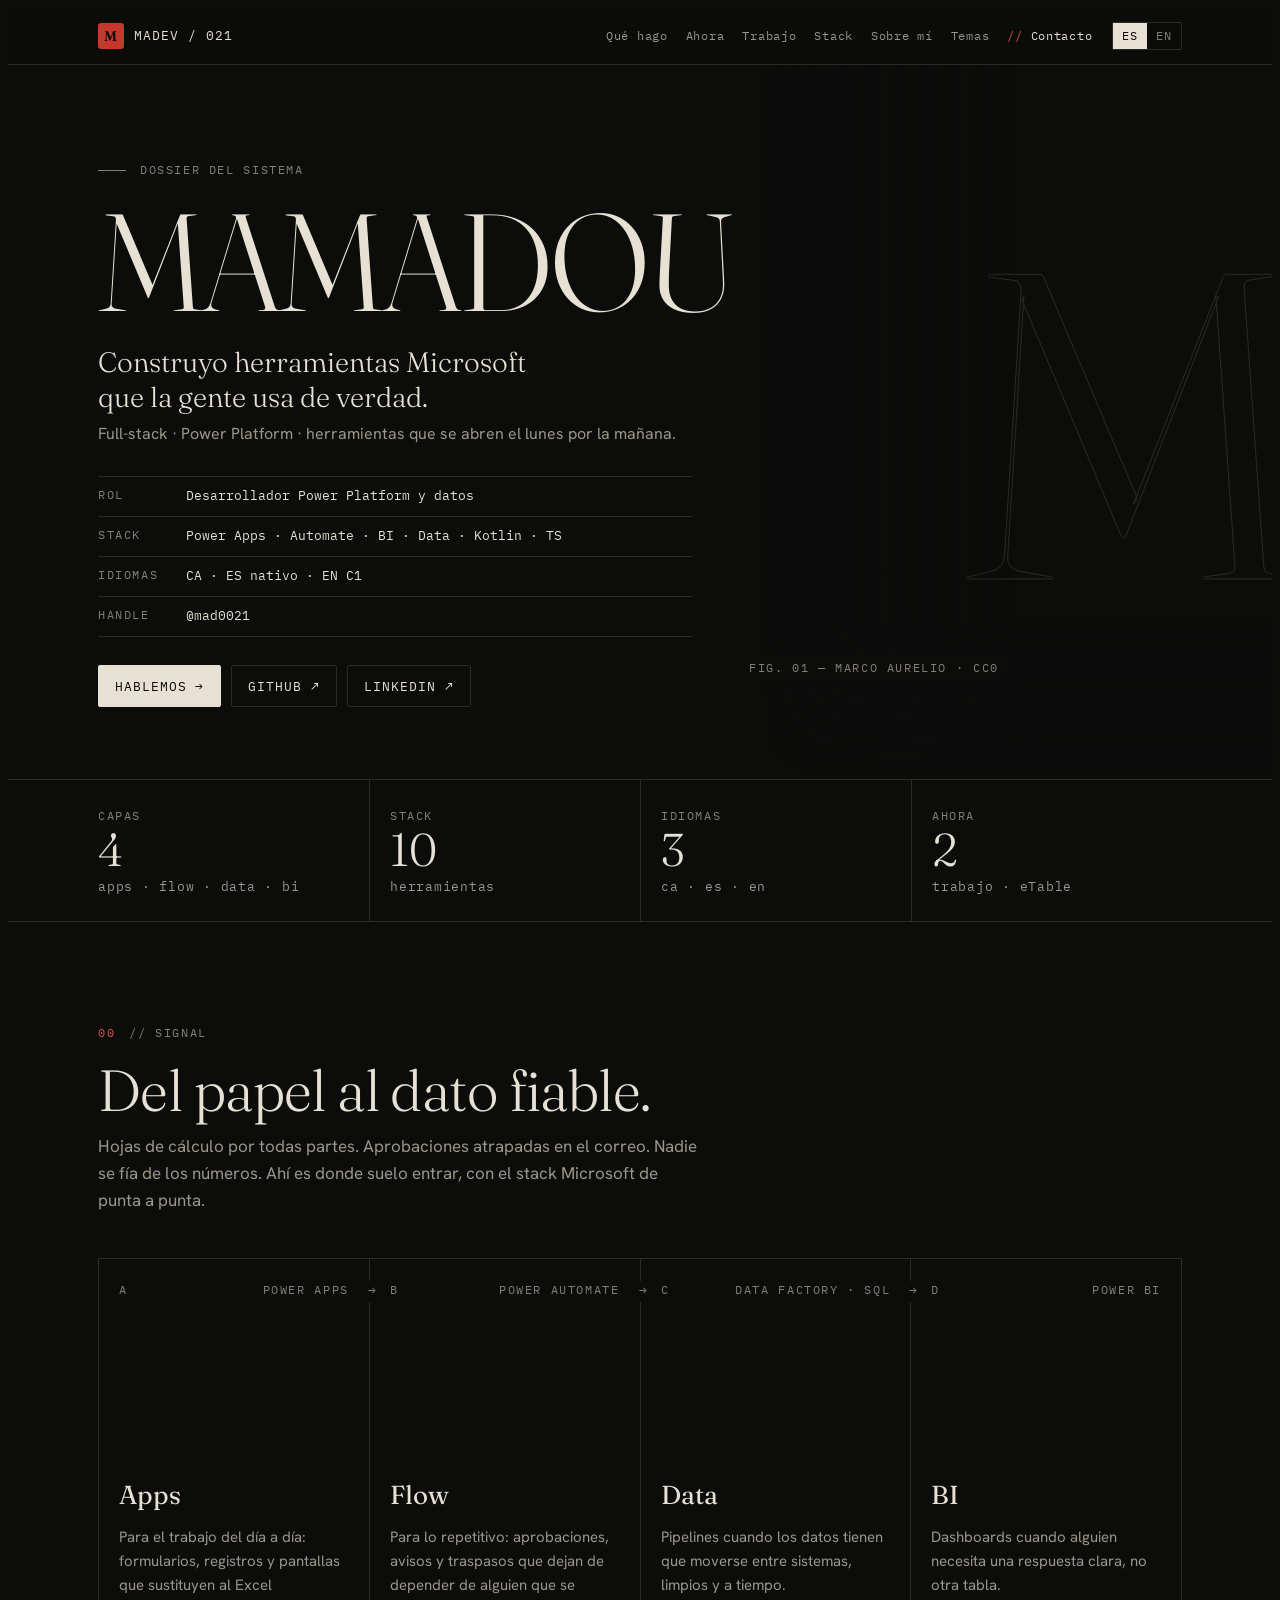
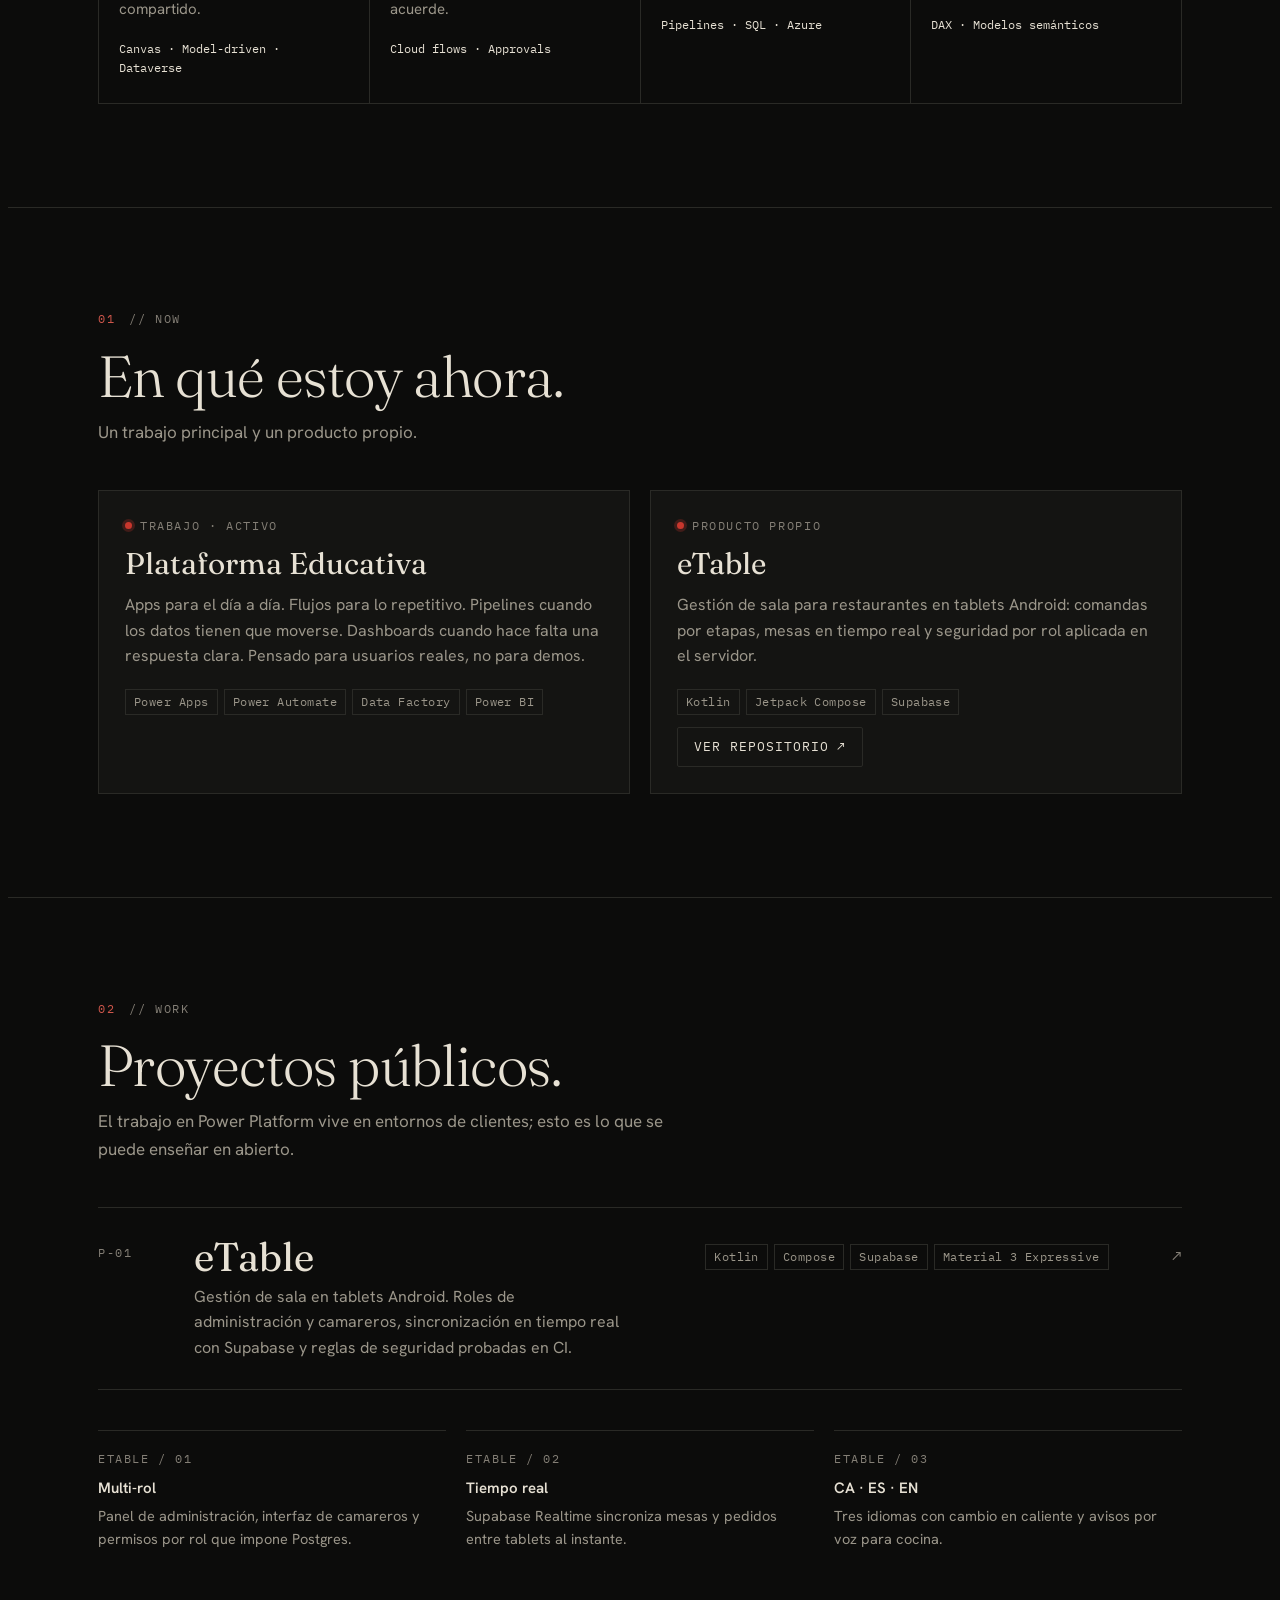
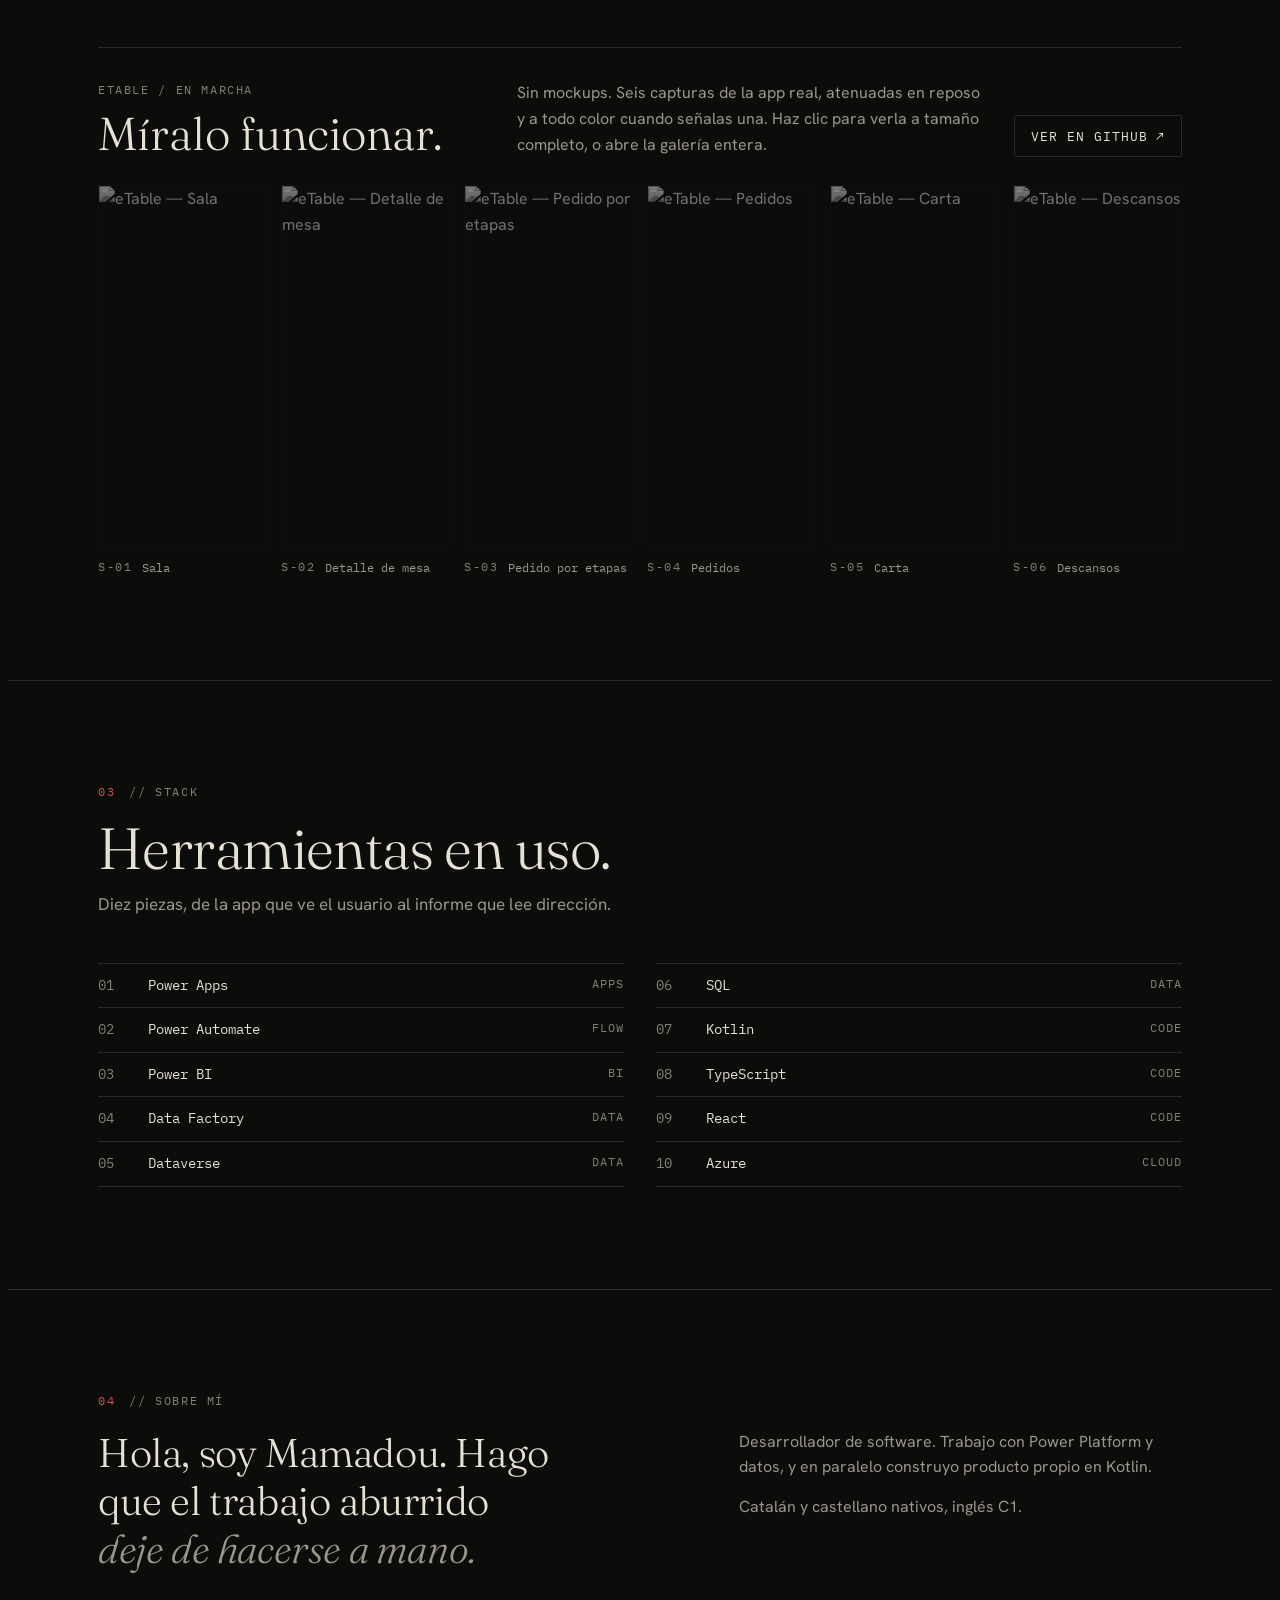
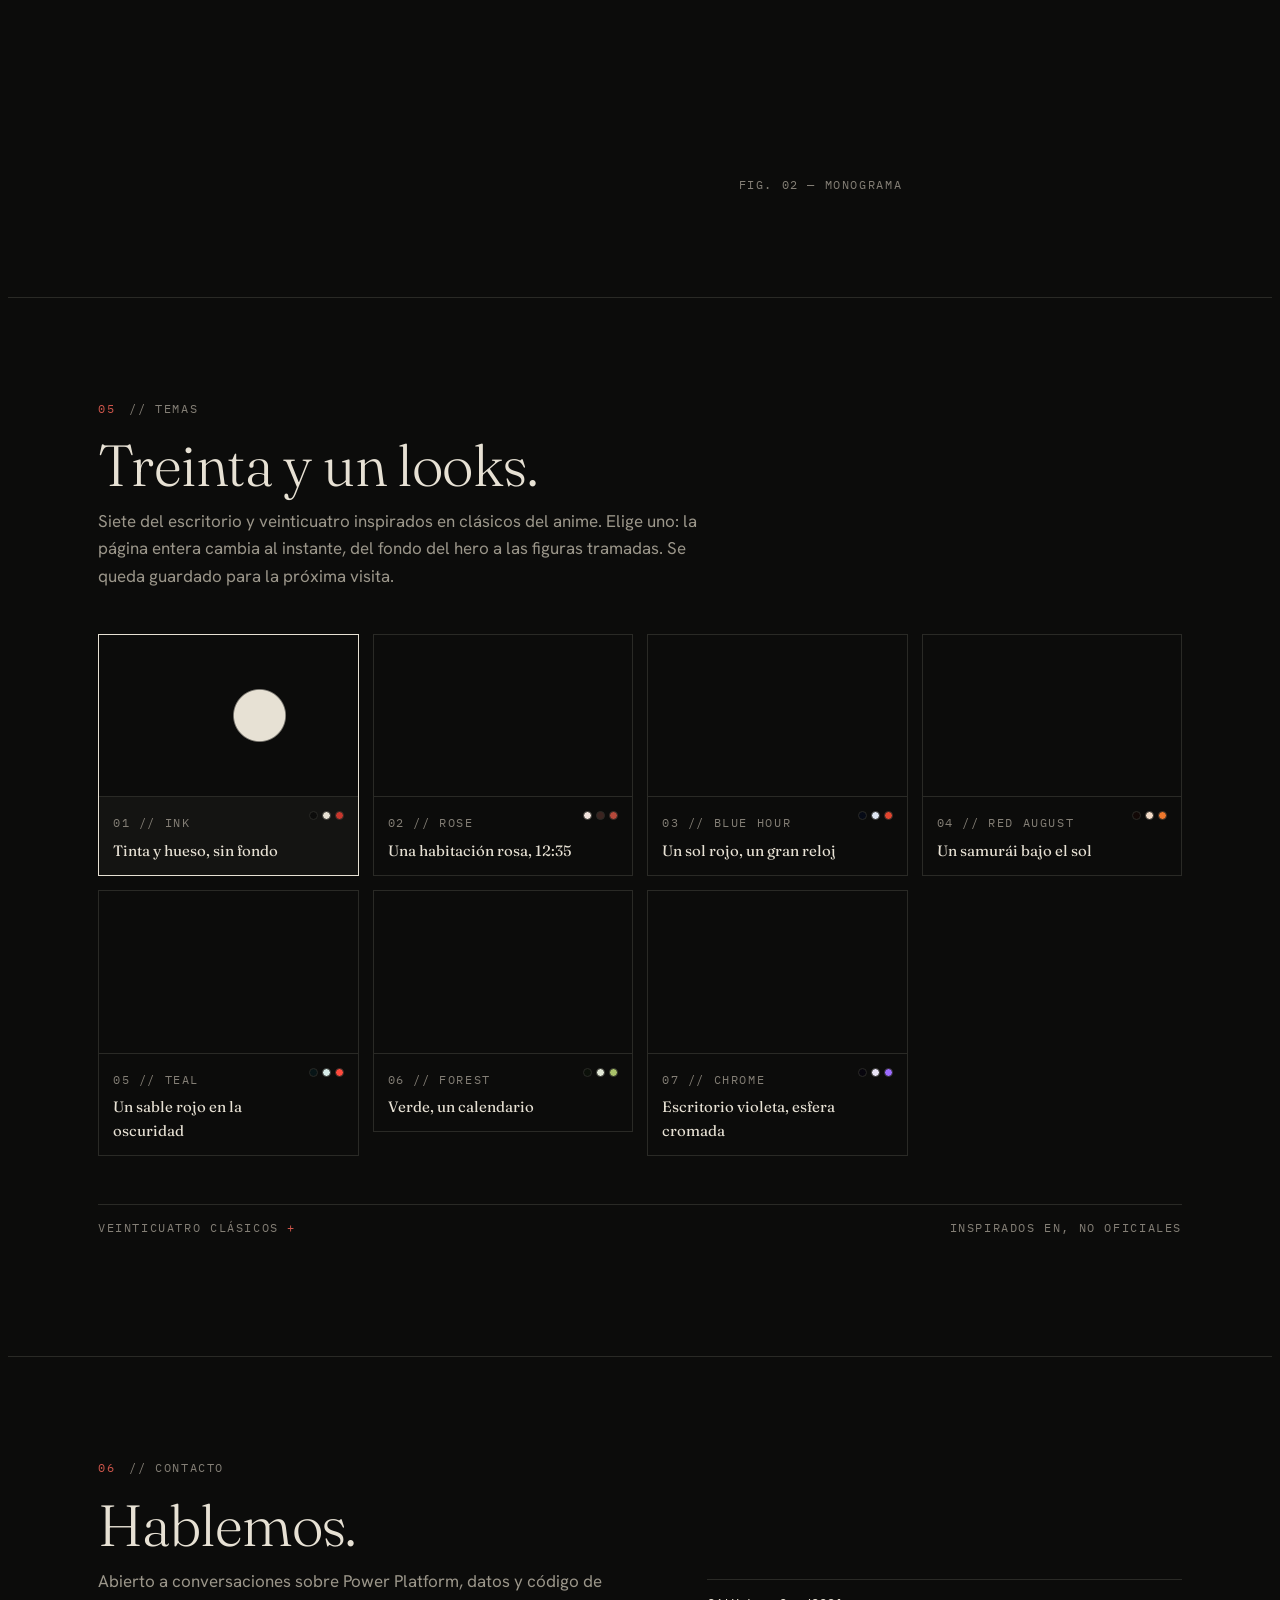
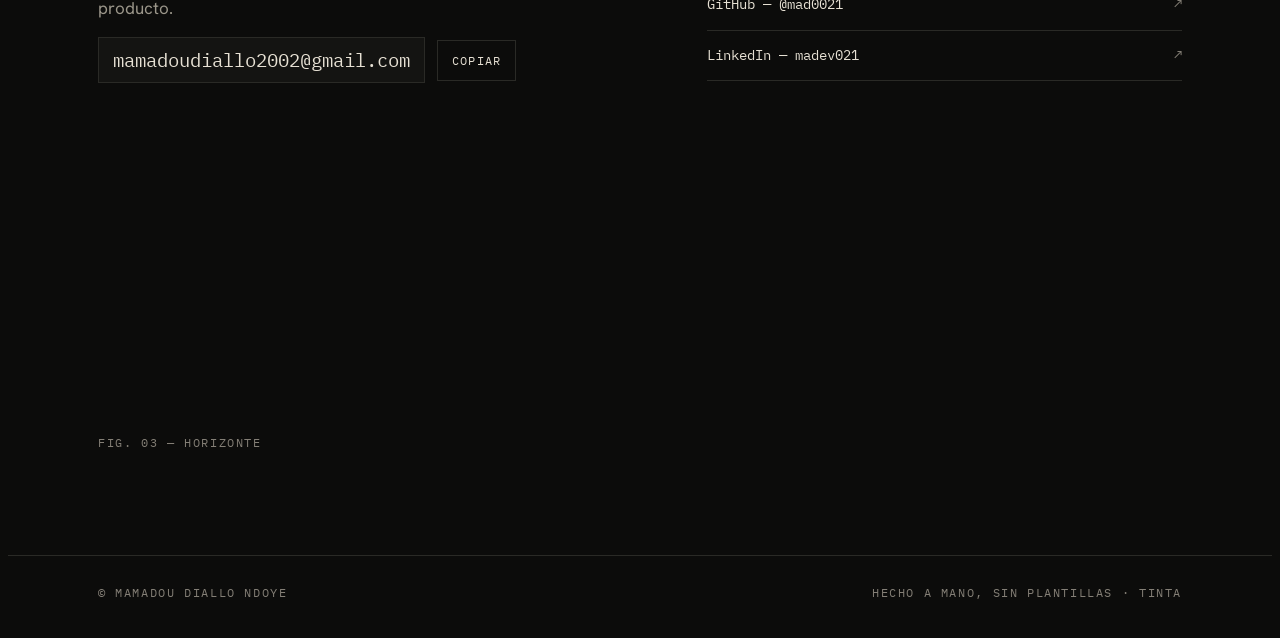
==== index.html @ be16d932 "feat(ui): design pass from five skill audits Audits: taste redesign, ui-ux-pro-max, break-ui, improv" ====
<!doctype html>
<html lang="es">
<head>
<meta charset="utf-8">
<meta name="viewport" content="width=device-width, initial-scale=1, viewport-fit=cover">
<title>Mamadou Diallo Ndoye</title>
<meta name="description" content="Mamadou Diallo Ndoye — desarrollador de software. Power Apps, Power Automate, datos y Power BI; producto propio en Kotlin.">
<meta property="og:title" content="Mamadou Diallo Ndoye — MADEV / 021">
<meta property="og:description" content="Construyo herramientas Microsoft que la gente usa de verdad.">
<meta property="og:type" content="website">
<meta property="og:url" content="https://mad0021.github.io/">
<meta property="og:image" content="https://mad0021.github.io/assets/og.jpg">
<meta name="twitter:card" content="summary_large_image">
<link rel="canonical" href="https://mad0021.github.io/">
<meta name="theme-color" content="#0c0c0b">
<link rel="icon" href="data:image/svg+xml,%3Csvg xmlns='http://www.w3.org/2000/svg' viewBox='0 0 32 32'%3E%3Crect width='32' height='32' rx='4' fill='%23c8372d'/%3E%3Ctext x='16' y='23' font-family='Georgia,serif' font-size='20' font-weight='600' text-anchor='middle' fill='%230c0c0b'%3EM%3C/text%3E%3C/svg%3E">
<link rel="preconnect" href="https://fonts.googleapis.com">
<link rel="preconnect" href="https://fonts.gstatic.com" crossorigin>
<link rel="stylesheet" href="https://fonts.googleapis.com/css2?family=Fraunces:opsz,wght@9..144,300;9..144,400;9..144,600&family=IBM+Plex+Mono:wght@400;500&family=Hanken+Grotesk:wght@400;500;600&family=Shippori+Mincho+B1:wght@400;600&family=Chakra+Petch:wght@300;400;600&display=swap">
<link rel="stylesheet" href="css/main.css?v=b1c835a1">
</head>
<body>
<a class="skip" href="#signal"><span lang="es">Saltar al contenido</span><span lang="en">Skip to content</span></a>

<script>document.documentElement.classList.add("js");try{var _t=new URLSearchParams(location.search).get("theme")||localStorage.getItem("mad-theme");if(_t&&_t!=="ink")document.documentElement.dataset.theme=_t;var _f={"red-august":1,forest:1,spirited:1,mononoke:1,yourname:1,aot:1,fma:1,kimetsu:1,deathnote:1,onepiece:1,naruto:1,berserk:1,vinland:1,frieren:1,codegeass:1},_g={teal:1,chrome:1,akira:1,gits:1,eva:1,bebop:1,steins:1,dbz:1,jjk:1,csm:1,hxh:1,mob:1,ttgl:1};if(_f[_t])document.documentElement.dataset.font="mincho";if(_g[_t])document.documentElement.dataset.font="tech"}catch(e){}</script>
<header class="nav">
  <div class="wrap">
    <a class="mark" href="#top"><span class="seal" aria-hidden="true">M</span>MADEV / 021</a>
    <nav aria-label="Secciones">
      <a href="#signal"><span lang="es">Qué hago</span><span lang="en">What I do</span></a>
      <a href="#now"><span lang="es">Ahora</span><span lang="en">Now</span></a>
      <a href="#work"><span lang="es">Trabajo</span><span lang="en">Work</span></a>
      <a href="#stack">Stack</a>
      <a href="#about"><span lang="es">Sobre mí</span><span lang="en">About</span></a>
      <a href="#themes"><span lang="es">Temas</span><span lang="en">Themes</span></a>
      <a href="#contact"><span lang="es">Contacto</span><span lang="en">Contact</span></a>
    </nav>
    <div class="lang" role="group" aria-label="Idioma / Language">
      <button type="button" id="lang-es" data-set="es" aria-pressed="true">ES</button>
      <button type="button" id="lang-en" data-set="en" aria-pressed="false">EN</button>
    </div>
  </div>
</header>

<main id="top">
  <section class="hero" aria-labelledby="name">
    <canvas id="wallfx" data-fig="wall" width="640" height="360" role="img" aria-label="Figura del tema"></canvas>
    <div class="watermark" aria-hidden="true">M</div>
    <div class="wrap">
      <div>
        <div class="eyebrow" data-in style="--i:0"><span class="dash"></span><span class="label"><span lang="es">Dossier del sistema</span><span lang="en">System dossier</span></span></div>
        <h1 id="name" data-in style="--i:1">MAMADOU</h1>
        <p class="tagline" data-in style="--i:2"><span lang="es">Construyo herramientas Microsoft que la gente usa de verdad.</span><span lang="en">I build Microsoft tools people actually use.</span></p>
        <p class="sub" data-in style="--i:3"><span lang="es">Full-stack · Power Platform · herramientas que se abren el lunes por la mañana.</span><span lang="en">Full-stack · Power Platform · tools people open on Monday morning.</span></p>
        <dl class="spec" data-in style="--i:4">
          <dt class="label"><span lang="es">Rol</span><span lang="en">Role</span></dt><dd><span lang="es">Desarrollador Power Platform y datos</span><span lang="en">Power Platform &amp; data developer</span></dd>
          <dt class="label">Stack</dt><dd>Power&nbsp;Apps&nbsp;· Automate&nbsp;· BI&nbsp;· Data&nbsp;· Kotlin&nbsp;· TS</dd>
          <dt class="label"><span lang="es">Idiomas</span><span lang="en">Languages</span></dt><dd>CA&nbsp;· ES&nbsp;<span lang="es">nativo</span><span lang="en">native</span>&nbsp;· EN&nbsp;C1</dd>
          <dt class="label">Handle</dt><dd>@mad0021</dd>
        </dl>
        <div class="ctas" data-in style="--i:5">
          <a class="btn primary" href="#contact"><span lang="es">Hablemos</span><span lang="en">Let's talk</span> →</a>
          <a class="btn" href="https://github.com/mad0021" target="_blank" rel="noopener">GitHub ↗</a>
          <a class="btn" href="https://www.linkedin.com/in/madev021/" target="_blank" rel="noopener">LinkedIn ↗</a>
        </div>
      </div>
      <figure class="art" style="margin:0">
        <figcaption><span class="label" id="kit-cap">fig. 01</span></figcaption>
      </figure>
    </div>
  </section>

  <div class="vitals">
    <div class="wrap" data-reveal>
      <div class="vital"><span class="label"><span lang="es">Capas</span><span lang="en">Layers</span></span><b>4</b><span class="mono" style="color:var(--ash)">apps · flow · data · bi</span></div>
      <div class="vital"><span class="label">Stack</span><b>10</b><span class="mono" style="color:var(--ash)"><span lang="es">herramientas</span><span lang="en">tools</span></span></div>
      <div class="vital"><span class="label"><span lang="es">Idiomas</span><span lang="en">Languages</span></span><b>3</b><span class="mono" style="color:var(--ash)">ca · es · en</span></div>
      <div class="vital"><span class="label"><span lang="es">Ahora</span><span lang="en">Now</span></span><b>2</b><span class="mono" style="color:var(--ash)"><span lang="es">trabajo · eTable</span><span lang="en">job · eTable</span></span></div>
    </div>
  </div>

  <section class="s" id="signal" aria-labelledby="h-signal">
    <div class="wrap" data-reveal>
      <div class="idx label"><span class="n">00</span><span>// SIGNAL</span><span class="mk" aria-hidden="true"></span></div>
      <h2 id="h-signal"><span lang="es">Del papel al dato fiable.</span><span lang="en">From paperwork to numbers people trust.</span></h2>
      <p class="lede"><span lang="es">Hojas de cálculo por todas partes. Aprobaciones atrapadas en el correo. Nadie se fía de los números. Ahí es donde suelo entrar, con el stack Microsoft de punta a punta.</span><span lang="en">Spreadsheets everywhere. Approvals stuck in email. Nobody trusts the numbers. That's usually where I come in, with the Microsoft stack end to end.</span></p>
      <div class="flow">
        <article><span class="bar" aria-hidden="true"></span>
          <div class="label"><span>A</span><span>Power Apps</span></div>
          <canvas class="glyph" data-fig="apps" width="160" height="96" role="img" aria-label="Tablet de formularios" data-es="Tablet de formularios" data-en="Form tablet"></canvas>
          <h3>Apps</h3>
          <p><span lang="es">Para el trabajo del día a día: formularios, registros y pantallas que sustituyen al Excel compartido.</span><span lang="en">For day-to-day work: forms, records and screens that replace the shared spreadsheet.</span></p>
          <div class="tool">Canvas · Model-driven · Dataverse</div>
        </article>
        <article><span class="bar" aria-hidden="true"></span>
          <div class="label"><span>B</span><span>Power Automate</span></div>
          <canvas class="glyph" data-fig="flow" width="160" height="96" role="img" aria-label="Paquetes en tránsito" data-es="Paquetes en tránsito" data-en="Packets in transit"></canvas>
          <h3>Flow</h3>
          <p><span lang="es">Para lo repetitivo: aprobaciones, avisos y traspasos que dejan de depender de alguien que se acuerde.</span><span lang="en">For the repetitive stuff: approvals, alerts and hand-offs that stop depending on someone remembering.</span></p>
          <div class="tool">Cloud flows · Approvals</div>
        </article>
        <article><span class="bar" aria-hidden="true"></span>
          <div class="label"><span>C</span><span>Data Factory · SQL</span></div>
          <canvas class="glyph" data-fig="data" width="160" height="96" role="img" aria-label="Depósito de datos" data-es="Depósito de datos" data-en="Data tank"></canvas>
          <h3>Data</h3>
          <p><span lang="es">Pipelines cuando los datos tienen que moverse entre sistemas, limpios y a tiempo.</span><span lang="en">Pipelines when data has to move between systems, clean and on time.</span></p>
          <div class="tool">Pipelines · SQL · Azure</div>
        </article>
        <article><span class="bar" aria-hidden="true"></span>
          <div class="label"><span>D</span><span>Power BI</span></div>
          <canvas class="glyph" data-fig="bi" width="160" height="96" role="img" aria-label="Barras de un informe" data-es="Barras de un informe" data-en="Report bars"></canvas>
          <h3>BI</h3>
          <p><span lang="es">Dashboards cuando alguien necesita una respuesta clara, no otra tabla.</span><span lang="en">Dashboards when someone needs a clear answer, not another table.</span></p>
          <div class="tool">DAX · Modelos semánticos</div>
        </article>
      </div>
    </div>
  </section>

  <section class="s" id="now" aria-labelledby="h-now">
    <div class="wrap" data-reveal>
      <div class="idx label"><span class="n">01</span><span>// NOW</span><span class="mk" aria-hidden="true"></span></div>
      <h2 id="h-now"><span lang="es">En qué estoy ahora.</span><span lang="en">What I'm on right now.</span></h2>
      <p class="lede"><span lang="es">Un trabajo principal y un producto propio.</span><span lang="en">One day job and one product of my own.</span></p>
      <div class="now">
        <article class="panel">
          <span class="label status"><i></i><span lang="es">Trabajo · activo</span><span lang="en">Day job · active</span></span>
          <h3>Plataforma Educativa</h3>
          <p><span lang="es">Apps para el día a día. Flujos para lo repetitivo. Pipelines cuando los datos tienen que moverse. Dashboards cuando hace falta una respuesta clara. Pensado para usuarios reales, no para demos.</span><span lang="en">Apps for daily tasks. Flows for the repetitive stuff. Pipelines when data has to move. Dashboards when someone needs a clear answer. Built for real users, not demos.</span></p>
          <div class="tags"><span class="tag">Power Apps</span><span class="tag">Power Automate</span><span class="tag">Data Factory</span><span class="tag">Power BI</span></div>
        </article>
        <article class="panel">
          <span class="label status"><i></i><span lang="es">Producto propio</span><span lang="en">Side product</span></span>
          <h3>eTable</h3>
          <p><span lang="es">Gestión de sala para restaurantes en tablets Android: comandas por etapas, mesas en tiempo real y seguridad por rol aplicada en el servidor.</span><span lang="en">Restaurant floor management for Android tablets: orders by course, live tables and role-based security enforced on the server.</span></p>
          <div class="tags"><span class="tag">Kotlin</span><span class="tag">Jetpack Compose</span><span class="tag">Supabase</span></div>
          <a class="btn more" href="https://github.com/mad0021/etable-supabase" target="_blank" rel="noopener" style="align-self:flex-start"><span lang="es">Ver repositorio</span><span lang="en">View repo</span> ↗</a>
        </article>
      </div>
    </div>
  </section>

  <section class="s" id="work" aria-labelledby="h-work">
    <div class="wrap" data-reveal>
      <div class="idx label"><span class="n">02</span><span>// WORK</span><span class="mk" aria-hidden="true"></span></div>
      <h2 id="h-work"><span lang="es">Proyectos públicos.</span><span lang="en">Public projects.</span></h2>
      <p class="lede"><span lang="es">El trabajo en Power Platform vive en entornos de clientes; esto es lo que se puede enseñar en abierto.</span><span lang="en">Power Platform work lives in client environments; this is what can be shown in the open.</span></p>
      <div class="work">
        <a class="proj" href="https://github.com/mad0021/etable-supabase" target="_blank" rel="noopener">
          <span class="label">P-01</span>
          <div><h3>eTable</h3><p><span lang="es">Gestión de sala en tablets Android. Roles de administración y camareros, sincronización en tiempo real con Supabase y reglas de seguridad probadas en CI.</span><span lang="en">Floor management on Android tablets. Admin and waiter roles, real-time sync on Supabase and security rules tested in CI.</span></p></div>
          <div class="tags"><span class="tag">Kotlin</span><span class="tag">Compose</span><span class="tag">Supabase</span><span class="tag">Material 3 Expressive</span></div>
          <span class="arrow">↗</span>
        </a>
      </div>
      <div class="manifest" aria-label="eTable">
        <div><span class="label">eTable / 01</span><h4><span lang="es">Multi-rol</span><span lang="en">Multi-role</span></h4><p><span lang="es">Panel de administración, interfaz de camareros y permisos por rol que impone Postgres.</span><span lang="en">Admin dashboard, waiter interface and per-role permissions enforced by Postgres.</span></p></div>
        <div><span class="label">eTable / 02</span><h4><span lang="es">Tiempo real</span><span lang="en">Real-time</span></h4><p><span lang="es">Supabase Realtime sincroniza mesas y pedidos entre tablets al instante.</span><span lang="en">Supabase Realtime syncs tables and orders across tablets instantly.</span></p></div>
        <div><span class="label">eTable / 03</span><h4><span lang="es">CA · ES · EN</span><span lang="en">CA · ES · EN</span></h4><p><span lang="es">Tres idiomas con cambio en caliente y avisos por voz para cocina.</span><span lang="en">Three languages switched live, plus spoken alerts for the kitchen.</span></p></div>
      </div>
      <div class="shots" aria-labelledby="h-shots">
        <div class="shots-head">
          <div>
            <span class="label">eTable / <span lang="es">en marcha</span><span lang="en">running</span></span>
            <h3 id="h-shots"><span lang="es">Míralo funcionar.</span><span lang="en">See it running.</span></h3>
          </div>
          <p><span lang="es">Sin mockups. Seis capturas de la app real, atenuadas en reposo y a todo color cuando señalas una. Haz clic para verla a tamaño completo, o abre la galería entera.</span><span lang="en">No mockups. Six shots from the real app, dimmed at rest and full colour when you point at one. Click for full size, or open the whole gallery.</span></p>
          <a class="btn" href="https://github.com/mad0021/etable-supabase#screenshots" target="_blank" rel="noopener"><span lang="es">Ver en GitHub</span><span lang="en">View on GitHub</span> ↗</a>
        </div>
        <ul class="shot-grid">
          <li><button type="button" class="shot" data-i="0"><img src="assets/etable/sala.webp" alt="eTable — Sala" loading="lazy" width="400" height="859"><span class="cap"><span class="label">S-01</span><span><span lang="es">Sala</span><span lang="en">Floor</span></span></span><span class="desc" hidden><span lang="es">Mesas libres, ocupadas y reservadas, sincronizadas en tiempo real.</span><span lang="en">Free, taken and reserved tables, synced in real time.</span></span></button></li>
          <li><button type="button" class="shot" data-i="1"><img src="assets/etable/mesa.webp" alt="eTable — Detalle de mesa" loading="lazy" width="400" height="859"><span class="cap"><span class="label">S-02</span><span><span lang="es">Detalle de mesa</span><span lang="en">Table details</span></span></span><span class="desc" hidden><span lang="es">Comensales y comanda de cada mesa.</span><span lang="en">Guests and the order for each table.</span></span></button></li>
          <li><button type="button" class="shot" data-i="2"><img src="assets/etable/pedido.webp" alt="eTable — Pedido por etapas" loading="lazy" width="400" height="859"><span class="cap"><span class="label">S-03</span><span><span lang="es">Pedido por etapas</span><span lang="en">Staged order</span></span></span><span class="desc" hidden><span lang="es">Entrantes, principales y postres, en el orden de cocina.</span><span lang="en">Starters, mains and desserts, in kitchen order.</span></span></button></li>
          <li><button type="button" class="shot" data-i="3"><img src="assets/etable/pedidos-admin.webp" alt="eTable — Pedidos" loading="lazy" width="400" height="859"><span class="cap"><span class="label">S-04</span><span><span lang="es">Pedidos</span><span lang="en">Orders</span></span></span><span class="desc" hidden><span lang="es">Pendientes, en preparación, listos e historial.</span><span lang="en">Pending, in progress, ready and history.</span></span></button></li>
          <li><button type="button" class="shot" data-i="4"><img src="assets/etable/carta.webp" alt="eTable — Carta" loading="lazy" width="400" height="859"><span class="cap"><span class="label">S-05</span><span><span lang="es">Carta</span><span lang="en">Menu</span></span></span><span class="desc" hidden><span lang="es">Platos con foto, por categoría.</span><span lang="en">Dishes with photos, by category.</span></span></button></li>
          <li><button type="button" class="shot" data-i="5"><img src="assets/etable/descansos.webp" alt="eTable — Descansos" loading="lazy" width="400" height="859"><span class="cap"><span class="label">S-06</span><span><span lang="es">Descansos</span><span lang="en">Break requests</span></span></span><span class="desc" hidden><span lang="es">El personal pide descanso y el admin lo resuelve.</span><span lang="en">Staff request a break and the admin resolves it.</span></span></button></li>
        </ul>
      </div>
      <dialog id="viewer" aria-label="eTable">
        <figure><img src="assets/etable/sala.webp" alt="" width="400" height="632"><figcaption><span class="label" id="v-n"></span><span id="v-t"></span><span id="v-d"></span></figcaption></figure>
        <div class="v-ctl">
          <button type="button" data-step="-1" aria-label="Anterior / Previous">←</button>
          <button type="button" data-step="1" aria-label="Siguiente / Next">→</button>
          <button type="button" data-close aria-label="Cerrar / Close">✕</button>
        </div>
      </dialog>
    </div>
  </section>

  <section class="s" id="stack" aria-labelledby="h-stack">
    <div class="wrap" data-reveal>
      <div class="idx label"><span class="n">03</span><span>// STACK</span><span class="mk" aria-hidden="true"></span></div>
      <h2 id="h-stack"><span lang="es">Herramientas en uso.</span><span lang="en">Tools in use.</span></h2>
      <p class="lede"><span lang="es">Diez piezas, de la app que ve el usuario al informe que lee dirección.</span><span lang="en">Ten pieces, from the app users touch to the report management reads.</span></p>
      <div class="stackgrid">
        <ol>
          <li><span>01</span><span>Power Apps</span><span>apps</span></li>
          <li><span>02</span><span>Power Automate</span><span>flow</span></li>
          <li><span>03</span><span>Power BI</span><span>bi</span></li>
          <li><span>04</span><span>Data Factory</span><span>data</span></li>
          <li><span>05</span><span>Dataverse</span><span>data</span></li>
        </ol>
        <ol start="6">
          <li><span>06</span><span>SQL</span><span>data</span></li>
          <li><span>07</span><span>Kotlin</span><span>code</span></li>
          <li><span>08</span><span>TypeScript</span><span>code</span></li>
          <li><span>09</span><span>React</span><span>code</span></li>
          <li><span>10</span><span>Azure</span><span>cloud</span></li>
        </ol>
      </div>
    </div>
  </section>

  <section class="s" id="about" aria-labelledby="h-about">
    <div class="wrap" data-reveal>
      <div class="idx label"><span class="n">04</span><span>// <span lang="es">SOBRE MÍ</span><span lang="en">ABOUT</span></span><span class="mk" aria-hidden="true"></span></div>
      <div class="about">
        <h2 class="pull" id="h-about"><span lang="es">Hola, soy Mamadou. Hago que el trabajo aburrido <em>deje de hacerse a mano.</em></span><span lang="en">Hi, I'm Mamadou. I make boring work <em>stop being done by hand.</em></span></h2>
        <div class="body">
          <p><span lang="es">Desarrollador de software. Trabajo con Power Platform y datos, y en paralelo construyo producto propio en Kotlin.</span><span lang="en">Software developer. I work with Power Platform and data, and build my own product in Kotlin on the side.</span></p>
          <p><span lang="es">Catalán y castellano nativos, inglés C1.</span><span lang="en">Native Catalan and Spanish, English C1.</span></p>
          <figure class="fig"><canvas data-fig="mono" width="220" height="150" role="img" aria-label="Monograma M tramado" data-es="Monograma M tramado" data-en="Dithered monogram"></canvas><figcaption class="label"><span>fig. 02 — <span lang="es">monograma</span><span lang="en">monogram</span></span></figcaption></figure>
        </div>
      </div>
    </div>
  </section>

  <section class="s" id="themes" aria-labelledby="h-themes">
    <div class="wrap" data-reveal>
      <div class="idx label"><span class="n">05</span><span>// <span lang="es">TEMAS</span><span lang="en">THEMES</span></span><span class="mk" aria-hidden="true"></span></div>
      <h2 id="h-themes"><span lang="es">Treinta y un looks.</span><span lang="en">Thirty-one looks.</span></h2>
      <p class="lede"><span lang="es">Siete del escritorio y veinticuatro inspirados en clásicos del anime. Elige uno: la página entera cambia al instante, del fondo del hero a las figuras tramadas. Se queda guardado para la próxima visita.</span><span lang="en">Seven desktops and twenty-four inspired by anime classics. Pick one: the whole page swaps instantly, from the hero backdrop to the dithered figures. It's remembered for next time.</span></p>
      <ul class="themes">
          <li><button type="button" class="theme" data-theme="ink" aria-pressed="false"><span class="sw" style="background:radial-gradient(circle at 62% 50%,#e7e1d4 0 14%,#0c0c0b 15%)" aria-hidden="true"></span><span class="meta"><span><span class="label">01 // INK</span><b><span lang="es">Tinta y hueso, sin fondo</span><span lang="en">Ink and bone, no wallpaper</span></b></span><span class="dots" aria-hidden="true"><i style="background:#0c0c0b"></i><i style="background:#e7e1d4"></i><i style="background:#c8372d"></i></span></span></button></li>
          <li><button type="button" class="theme" data-theme="rose" aria-pressed="false"><span class="sw" style="background-image:var(--w-rose)" aria-hidden="true"></span><span class="meta"><span><span class="label">02 // ROSE</span><b><span lang="es">Una habitación rosa, 12:35</span><span lang="en">A pink room, 12:35</span></b></span><span class="dots" aria-hidden="true"><i style="background:#f2e4dd"></i><i style="background:#3b2420"></i><i style="background:#b5483a"></i></span></span></button></li>
          <li><button type="button" class="theme" data-theme="blue-hour" aria-pressed="false"><span class="sw" style="background-image:var(--w-blue-hour)" aria-hidden="true"></span><span class="meta"><span><span class="label">03 // BLUE HOUR</span><b><span lang="es">Un sol rojo, un gran reloj</span><span lang="en">A red sun, a big clock</span></b></span><span class="dots" aria-hidden="true"><i style="background:#060a16"></i><i style="background:#dfe6f2"></i><i style="background:#e2452f"></i></span></span></button></li>
          <li><button type="button" class="theme" data-theme="red-august" aria-pressed="false"><span class="sw" style="background-image:var(--w-red-august)" aria-hidden="true"></span><span class="meta"><span><span class="label">04 // RED AUGUST</span><b><span lang="es">Un samurái bajo el sol</span><span lang="en">A samurai under the sun</span></b></span><span class="dots" aria-hidden="true"><i style="background:#120806"></i><i style="background:#f3dcc8"></i><i style="background:#ee772c"></i></span></span></button></li>
          <li><button type="button" class="theme" data-theme="teal" aria-pressed="false"><span class="sw" style="background-image:var(--w-teal)" aria-hidden="true"></span><span class="meta"><span><span class="label">05 // TEAL</span><b><span lang="es">Un sable rojo en la oscuridad</span><span lang="en">A red saber in the dark</span></b></span><span class="dots" aria-hidden="true"><i style="background:#071416"></i><i style="background:#d6ebe8"></i><i style="background:#ff4a3d"></i></span></span></button></li>
          <li><button type="button" class="theme" data-theme="forest" aria-pressed="false"><span class="sw" style="background-image:var(--w-forest)" aria-hidden="true"></span><span class="meta"><span><span class="label">06 // FOREST</span><b><span lang="es">Verde, un calendario</span><span lang="en">Green, a calendar</span></b></span><span class="dots" aria-hidden="true"><i style="background:#0b1009"></i><i style="background:#e2e8d6"></i><i style="background:#a9c26a"></i></span></span></button></li>
          <li><button type="button" class="theme" data-theme="chrome" aria-pressed="false"><span class="sw" style="background-image:var(--w-chrome)" aria-hidden="true"></span><span class="meta"><span><span class="label">07 // CHROME</span><b><span lang="es">Escritorio violeta, esfera cromada</span><span lang="en">A violet desk, a chrome sphere</span></b></span><span class="dots" aria-hidden="true"><i style="background:#07050d"></i><i style="background:#e9e4f5"></i><i style="background:#9d6bff"></i></span></span></button></li>
      </ul>
      <details class="more-themes">
      <summary class="themes-sub label"><span><span lang="es">Veinticuatro clásicos</span><span lang="en">Twenty-four classics</span></span><span><span lang="es">Inspirados en, no oficiales</span><span lang="en">Inspired by, not official</span></span></summary>
      <ul class="themes">
          <li><button type="button" class="theme" data-theme="akira" data-motif="akira" aria-pressed="false"><canvas class="sw" data-fig="motif" data-motif="akira" data-bone="#f1e4dc" data-seal="#e0261b" width="192" height="120" style="background:#0a0708" aria-hidden="true"></canvas><span class="meta"><span><span class="label">08 · 1988</span><b class="ttl">Akira</b><small><span lang="es">La cúpula de la explosión y una estela roja</span><span lang="en">The blast dome and a red light trail</span></small></span><span class="dots" aria-hidden="true"><i style="background:#0a0708"></i><i style="background:#f1e4dc"></i><i style="background:#e0261b"></i></span></span></button></li>
          <li><button type="button" class="theme" data-theme="gits" data-motif="gits" aria-pressed="false"><canvas class="sw" data-fig="motif" data-motif="gits" data-bone="#d4f2e6" data-seal="#3fe0a0" width="192" height="120" style="background:#04100d" aria-hidden="true"></canvas><span class="meta"><span><span class="label">09 · 1995</span><b class="ttl">Ghost in the Shell</b><small><span lang="es">Lluvia de código sobre la ciudad de noche</span><span lang="en">Code rain over the night city</span></small></span><span class="dots" aria-hidden="true"><i style="background:#04100d"></i><i style="background:#d4f2e6"></i><i style="background:#3fe0a0"></i></span></span></button></li>
          <li><button type="button" class="theme" data-theme="eva" data-motif="eva" aria-pressed="false"><canvas class="sw" data-fig="motif" data-motif="eva" data-bone="#ece4f6" data-seal="#8ad33f" width="192" height="120" style="background:#0f0a19" aria-hidden="true"></canvas><span class="meta"><span><span class="label">10 · 1995</span><b class="ttl">Evangelion</b><small><span lang="es">Una explosión en cruz y campos hexagonales</span><span lang="en">A cross-shaped blast and hexagonal fields</span></small></span><span class="dots" aria-hidden="true"><i style="background:#0f0a19"></i><i style="background:#ece4f6"></i><i style="background:#8ad33f"></i></span></span></button></li>
          <li><button type="button" class="theme" data-theme="bebop" data-motif="bebop" aria-pressed="false"><canvas class="sw" data-fig="motif" data-motif="bebop" data-bone="#f2e8d4" data-seal="#f0b429" width="192" height="120" style="background:#0e0b07" aria-hidden="true"></canvas><span class="meta"><span><span class="label">11 · 1998</span><b class="ttl">Cowboy Bebop</b><small><span lang="es">Un vinilo girando entre estrellas</span><span lang="en">A record spinning among the stars</span></small></span><span class="dots" aria-hidden="true"><i style="background:#0e0b07"></i><i style="background:#f2e8d4"></i><i style="background:#f0b429"></i></span></span></button></li>
          <li><button type="button" class="theme" data-theme="spirited" data-motif="spirited" aria-pressed="false"><canvas class="sw" data-fig="motif" data-motif="spirited" data-bone="#f4e6d2" data-seal="#e8492c" width="192" height="120" style="background:#100a0a" aria-hidden="true"></canvas><span class="meta"><span><span class="label">12 · 2001</span><b class="ttl">El viaje de Chihiro</b><small><span lang="es">Un tren que cruza el mar inundado</span><span lang="en">A train crossing the flooded sea</span></small></span><span class="dots" aria-hidden="true"><i style="background:#100a0a"></i><i style="background:#f4e6d2"></i><i style="background:#e8492c"></i></span></span></button></li>
          <li><button type="button" class="theme" data-theme="mononoke" data-motif="mononoke" aria-pressed="false"><canvas class="sw" data-fig="motif" data-motif="mononoke" data-bone="#e4ecd8" data-seal="#c9342a" width="192" height="120" style="background:#0a110c" aria-hidden="true"></canvas><span class="meta"><span><span class="label">13 · 1997</span><b class="ttl">La princesa Mononoke</b><small><span lang="es">Pequeños espíritus blancos en el bosque</span><span lang="en">Small white spirits in the forest</span></small></span><span class="dots" aria-hidden="true"><i style="background:#0a110c"></i><i style="background:#e4ecd8"></i><i style="background:#c9342a"></i></span></span></button></li>
          <li><button type="button" class="theme" data-theme="yourname" data-motif="yourname" aria-pressed="false"><canvas class="sw" data-fig="motif" data-motif="yourname" data-bone="#f1edff" data-seal="#ff8fbf" width="192" height="120" style="background:#0b0e22" aria-hidden="true"></canvas><span class="meta"><span><span class="label">14 · 2016</span><b class="ttl">Your Name</b><small><span lang="es">Un cometa partido y un cordón rojo</span><span lang="en">A split comet and a red cord</span></small></span><span class="dots" aria-hidden="true"><i style="background:#0b0e22"></i><i style="background:#f1edff"></i><i style="background:#ff8fbf"></i></span></span></button></li>
          <li><button type="button" class="theme" data-theme="aot" data-motif="aot" aria-pressed="false"><canvas class="sw" data-fig="motif" data-motif="aot" data-bone="#ece3d3" data-seal="#b8322a" width="192" height="120" style="background:#100e0c" aria-hidden="true"></canvas><span class="meta"><span><span class="label">15 · 2013</span><b class="ttl">Attack on Titan</b><small><span lang="es">Una cabeza gigante asoma tras la muralla</span><span lang="en">A giant head peeks over the wall</span></small></span><span class="dots" aria-hidden="true"><i style="background:#100e0c"></i><i style="background:#ece3d3"></i><i style="background:#b8322a"></i></span></span></button></li>
          <li><button type="button" class="theme" data-theme="fma" data-motif="fma" aria-pressed="false"><canvas class="sw" data-fig="motif" data-motif="fma" data-bone="#f3e6c9" data-seal="#d93a2b" width="192" height="120" style="background:#0e0a06" aria-hidden="true"></canvas><span class="meta"><span><span class="label">16 · 2009</span><b class="ttl">Fullmetal Alchemist</b><small><span lang="es">Un reloj de plata y una piedra roja</span><span lang="en">A silver watch and a red stone</span></small></span><span class="dots" aria-hidden="true"><i style="background:#0e0a06"></i><i style="background:#f3e6c9"></i><i style="background:#d93a2b"></i></span></span></button></li>
          <li><button type="button" class="theme" data-theme="kimetsu" data-motif="kimetsu" aria-pressed="false"><canvas class="sw" data-fig="motif" data-motif="kimetsu" data-bone="#f6e7d6" data-seal="#ff5a1f" data-alt="#3aa673" width="192" height="120" style="background:#0c0806" aria-hidden="true"></canvas><span class="meta"><span><span class="label">17 · 2019</span><b class="ttl">Demon Slayer</b><small><span lang="es">Un tajo de fuego y el ajedrezado verde</span><span lang="en">A slash of fire and the green checks</span></small></span><span class="dots" aria-hidden="true"><i style="background:#0c0806"></i><i style="background:#e5f1f7"></i><i style="background:#3aa673"></i></span></span></button></li>
          <li><button type="button" class="theme" data-theme="deathnote" data-motif="deathnote" aria-pressed="false"><canvas class="sw" data-fig="motif" data-motif="deathnote" data-bone="#eceae6" data-seal="#c8101e" width="192" height="120" style="background:#060606" aria-hidden="true"></canvas><span class="meta"><span><span class="label">18 · 2006</span><b class="ttl">Death Note</b><small><span lang="es">Un cuaderno negro, la luna, una manzana</span><span lang="en">A black notebook, the moon, an apple</span></small></span><span class="dots" aria-hidden="true"><i style="background:#060606"></i><i style="background:#eceae6"></i><i style="background:#c8101e"></i></span></span></button></li>
          <li><button type="button" class="theme" data-theme="steins" data-motif="steins" aria-pressed="false"><canvas class="sw" data-fig="motif" data-motif="steins" data-bone="#f3e3cd" data-seal="#ff8a2a" width="192" height="120" style="background:#0b0805" aria-hidden="true"></canvas><span class="meta"><span><span class="label">19 · 2011</span><b class="ttl">Steins;Gate</b><small><span lang="es">Engranajes y un medidor de divergencia</span><span lang="en">Gears and a divergence meter</span></small></span><span class="dots" aria-hidden="true"><i style="background:#0b0805"></i><i style="background:#f3e3cd"></i><i style="background:#ff8a2a"></i></span></span></button></li>
          <li><button type="button" class="theme" data-theme="onepiece" data-motif="onepiece" aria-pressed="false"><canvas class="sw" data-fig="motif" data-motif="onepiece" data-bone="#f4ead8" data-seal="#e23b2e" width="192" height="120" style="background:#07111c" aria-hidden="true"></canvas><span class="meta"><span><span class="label">20 · 1999</span><b class="ttl">One Piece</b><small><span lang="es">Un sombrero de paja flotando en el mar</span><span lang="en">A straw hat floating on the sea</span></small></span><span class="dots" aria-hidden="true"><i style="background:#07111c"></i><i style="background:#f4ead8"></i><i style="background:#e23b2e"></i></span></span></button></li>
          <li><button type="button" class="theme" data-theme="naruto" data-motif="naruto" aria-pressed="false"><canvas class="sw" data-fig="motif" data-motif="naruto" data-bone="#f5e7d0" data-seal="#ff7a1a" width="192" height="120" style="background:#0e0a06" aria-hidden="true"></canvas><span class="meta"><span><span class="label">21 · 2002</span><b class="ttl">Naruto</b><small><span lang="es">Una esfera de chakra girando</span><span lang="en">A spinning ball of chakra</span></small></span><span class="dots" aria-hidden="true"><i style="background:#0e0a06"></i><i style="background:#f5e7d0"></i><i style="background:#ff7a1a"></i></span></span></button></li>
          <li><button type="button" class="theme" data-theme="dbz" data-motif="dbz" aria-pressed="false"><canvas class="sw" data-fig="motif" data-motif="dbz" data-bone="#f7ecd6" data-seal="#ffa31a" width="192" height="120" style="background:#0c0904" aria-hidden="true"></canvas><span class="meta"><span><span class="label">22 · 1989</span><b class="ttl">Dragon Ball Z</b><small><span lang="es">Siete esferas naranjas con estrellas</span><span lang="en">Seven orange orbs with stars</span></small></span><span class="dots" aria-hidden="true"><i style="background:#0c0904"></i><i style="background:#f7ecd6"></i><i style="background:#ffa31a"></i></span></span></button></li>
          <li><button type="button" class="theme" data-theme="jjk" data-motif="jjk" aria-pressed="false"><canvas class="sw" data-fig="motif" data-motif="jjk" data-bone="#e6e8f5" data-seal="#8b5cf6" width="192" height="120" style="background:#07070c" aria-hidden="true"></canvas><span class="meta"><span><span class="label">23 · 2020</span><b class="ttl">Jujutsu Kaisen</b><small><span lang="es">Una esfera púrpura de energía maldita</span><span lang="en">A purple sphere of cursed energy</span></small></span><span class="dots" aria-hidden="true"><i style="background:#07070c"></i><i style="background:#e6e8f5"></i><i style="background:#8b5cf6"></i></span></span></button></li>
          <li><button type="button" class="theme" data-theme="csm" data-motif="csm" aria-pressed="false"><canvas class="sw" data-fig="motif" data-motif="csm" data-bone="#f2e3da" data-seal="#ff3b1f" width="192" height="120" style="background:#0b0807" aria-hidden="true"></canvas><span class="meta"><span><span class="label">24 · 2022</span><b class="ttl">Chainsaw Man</b><small><span lang="es">Una motosierra en marcha</span><span lang="en">A chainsaw running</span></small></span><span class="dots" aria-hidden="true"><i style="background:#0b0807"></i><i style="background:#f2e3da"></i><i style="background:#ff3b1f"></i></span></span></button></li>
          <li><button type="button" class="theme" data-theme="hxh" data-motif="hxh" aria-pressed="false"><canvas class="sw" data-fig="motif" data-motif="hxh" data-bone="#e3f2e8" data-seal="#3ad17a" width="192" height="120" style="background:#070d0a" aria-hidden="true"></canvas><span class="meta"><span><span class="label">25 · 2011</span><b class="ttl">Hunter x Hunter</b><small><span lang="es">El hexágono del nen y cartas en el aire</span><span lang="en">The nen hexagon and cards in the air</span></small></span><span class="dots" aria-hidden="true"><i style="background:#070d0a"></i><i style="background:#e3f2e8"></i><i style="background:#3ad17a"></i></span></span></button></li>
          <li><button type="button" class="theme" data-theme="berserk" data-motif="berserk" aria-pressed="false"><canvas class="sw" data-fig="motif" data-motif="berserk" data-bone="#eae1dc" data-seal="#b3121b" width="192" height="120" style="background:#070505" aria-hidden="true"></canvas><span class="meta"><span><span class="label">26 · 1997</span><b class="ttl">Berserk</b><small><span lang="es">Una espada enorme bajo el eclipse</span><span lang="en">A huge sword under the eclipse</span></small></span><span class="dots" aria-hidden="true"><i style="background:#070505"></i><i style="background:#eae1dc"></i><i style="background:#b3121b"></i></span></span></button></li>
          <li><button type="button" class="theme" data-theme="vinland" data-motif="vinland" aria-pressed="false"><canvas class="sw" data-fig="motif" data-motif="vinland" data-bone="#e9eef2" data-seal="#d0a248" width="192" height="120" style="background:#0a0e12" aria-hidden="true"></canvas><span class="meta"><span><span class="label">27 · 2019</span><b class="ttl">Vinland Saga</b><small><span lang="es">Vela dorada en un fiordo nevado</span><span lang="en">Golden sail in a snowy fjord</span></small></span><span class="dots" aria-hidden="true"><i style="background:#0a0e12"></i><i style="background:#e9eef2"></i><i style="background:#d0a248"></i></span></span></button></li>
          <li><button type="button" class="theme" data-theme="frieren" data-motif="frieren" aria-pressed="false"><canvas class="sw" data-fig="motif" data-motif="frieren" data-bone="#eef3f6" data-seal="#8fd0c9" width="192" height="120" style="background:#0b1018" aria-hidden="true"></canvas><span class="meta"><span><span class="label">28 · 2023</span><b class="ttl">Frieren</b><small><span lang="es">Pradera estrellada, magia tranquila</span><span lang="en">Starry meadow, quiet magic</span></small></span><span class="dots" aria-hidden="true"><i style="background:#0b1018"></i><i style="background:#eef3f6"></i><i style="background:#8fd0c9"></i></span></span></button></li>
          <li><button type="button" class="theme" data-theme="mob" data-motif="mob" aria-pressed="false"><canvas class="sw" data-fig="motif" data-motif="mob" data-bone="#f4ecfa" data-seal="#ff5fa2" width="192" height="120" style="background:#0d0812" aria-hidden="true"></canvas><span class="meta"><span><span class="label">29 · 2016</span><b class="ttl">Mob Psycho 100</b><small><span lang="es">Ondas psíquicas al cien por cien</span><span lang="en">Psychic waves at one hundred percent</span></small></span><span class="dots" aria-hidden="true"><i style="background:#0d0812"></i><i style="background:#f4ecfa"></i><i style="background:#ff5fa2"></i></span></span></button></li>
          <li><button type="button" class="theme" data-theme="ttgl" data-motif="ttgl" aria-pressed="false"><canvas class="sw" data-fig="motif" data-motif="ttgl" data-bone="#f6e6dc" data-seal="#ff3d2e" width="192" height="120" style="background:#0c0706" aria-hidden="true"></canvas><span class="meta"><span><span class="label">30 · 2007</span><b class="ttl">Gurren Lagann</b><small><span lang="es">Un taladro que perfora el cielo</span><span lang="en">A drill that pierces the heavens</span></small></span><span class="dots" aria-hidden="true"><i style="background:#0c0706"></i><i style="background:#f6e6dc"></i><i style="background:#ff3d2e"></i></span></span></button></li>
          <li><button type="button" class="theme" data-theme="codegeass" data-motif="codegeass" aria-pressed="false"><canvas class="sw" data-fig="motif" data-motif="codegeass" data-bone="#efe6f6" data-seal="#c0267a" width="192" height="120" style="background:#0a0610" aria-hidden="true"></canvas><span class="meta"><span><span class="label">31 · 2006</span><b class="ttl">Code Geass</b><small><span lang="es">Un rey en un tablero de ajedrez</span><span lang="en">A king on a chessboard</span></small></span><span class="dots" aria-hidden="true"><i style="background:#0a0610"></i><i style="background:#efe6f6"></i><i style="background:#c0267a"></i></span></span></button></li>
      </ul>
      </details>
    </div>
  </section>

  <section class="s" id="contact" aria-labelledby="h-contact">
    <div class="wrap" data-reveal>
      <div class="idx label"><span class="n">06</span><span>// <span lang="es">CONTACTO</span><span lang="en">CONTACT</span></span><span class="mk" aria-hidden="true"></span></div>
      <div class="contact">
        <div>
          <h2 id="h-contact"><span lang="es">Hablemos.</span><span lang="en">Let's talk.</span></h2>
          <p class="lede" style="margin-bottom:18px"><span lang="es">Abierto a conversaciones sobre Power Platform, datos y código de producto.</span><span lang="en">Open to conversations about Power Platform, data and product code.</span></p>
          <div class="email">
            <a class="mail" href="mailto:mamadoudiallo2002@gmail.com"><code id="mail">mamadoudiallo2002@gmail.com</code></a>
            <button class="copy" type="button" id="copy-mail"><span lang="es">Copiar</span><span lang="en">Copy</span></button><span class="vh" role="status" id="copy-status"></span>
          </div>
        </div>
        <div class="links">
          <a href="https://github.com/mad0021" target="_blank" rel="noopener"><span>GitHub — @mad0021</span><span>↗</span></a>
          <a href="https://www.linkedin.com/in/madev021/" target="_blank" rel="noopener"><span>LinkedIn — madev021</span><span>↗</span></a>
        </div>
      </div>
      <figure class="fig horizon"><canvas data-fig="terrain" width="480" height="120" role="img" aria-label="Horizonte de montañas tramado" data-es="Horizonte de montañas tramado" data-en="Dithered mountain horizon"></canvas><figcaption class="label"><span>fig. 03 — <span lang="es">horizonte</span><span lang="en">horizon</span></span></figcaption></figure>
    </div>
  </section>
</main>

<footer>
  <div class="wrap">
    <span class="label">© Mamadou Diallo Ndoye</span>
    <span class="label"><span lang="es">Hecho a mano, sin plantillas</span><span lang="en">Handmade, no templates</span> · <span id="kit-foot"></span></span>
  </div>
</footer>

<script src="js/main.js?v=32d26edc"></script>
</body>
</html>
---- css/main.css ----
/* Layout: dark "system dossier" — single column of indexed sections, spec-sheet rows, one dithered artwork in the hero. Single dark look by design. */
:root{
  --ink:#0c0c0b;        /* page */
  --slab:#141412;       /* raised panels */
  --line:#2a2a26;       /* hairlines */
  --bone:#e7e1d4;       /* primary text, dither light */
  --ash:#9b968a;        /* secondary text */
  --dim:#847f76;        /* labels */
  --seal:#c8372d;       /* hanko red, used sparingly */
  --f-display:"Fraunces", "Iowan Old Style", Georgia, serif;
  --f-body:"Hanken Grotesk", "Segoe UI", system-ui, sans-serif;
  --f-mono:"IBM Plex Mono", ui-monospace, "Cascadia Mono", Consolas, monospace;
  --gutter:clamp(16px,4vw,48px);
  --max:1180px;
  color-scheme:dark;
;--seal-text:#ce564b}
*{box-sizing:border-box}
html{scroll-behavior:smooth}
@media (prefers-reduced-motion:reduce){html{scroll-behavior:auto}}
body{background:var(--ink);color:var(--bone);font-family:var(--f-body);font-size:16px;line-height:1.6;-webkit-font-smoothing:antialiased}
a{color:inherit}
:focus-visible{outline:1px solid var(--bone);outline-offset:3px}
.wrap{max-width:var(--max);margin:0 auto;padding-inline:var(--gutter)}
.mono{font-family:var(--f-mono);font-size:12.5px;letter-spacing:.06em}
.label{font-family:var(--f-mono);font-size:11.5px;letter-spacing:.14em;text-transform:uppercase;color:var(--dim)}

/* language switch: both languages are in the markup; one is hidden */
html:not([data-lang]) [lang="en"], html[data-lang="es"] [lang="en"]:not(html), html[data-lang="en"] [lang="es"]:not(html){display:none!important}

/* NAV */
.nav{position:sticky;top:env(safe-area-inset-top,0px);z-index:10;background:color-mix(in srgb,var(--ink) 88%,transparent);backdrop-filter:blur(8px);border-bottom:1px solid var(--line)}
.nav .wrap{display:flex;align-items:center;gap:20px;height:56px}
.mark{display:flex;align-items:center;gap:10px;text-decoration:none;font-family:var(--f-mono);font-size:13px;letter-spacing:.08em}
.seal{display:inline-grid;place-items:center;width:26px;height:26px;background:var(--seal);color:var(--ink);font-family:var(--f-display);font-weight:600;font-size:14px;border-radius:3px;line-height:1}
.nav nav{display:flex;gap:18px;margin-left:auto;overflow-x:auto;scrollbar-width:none}
.nav nav a{font-family:var(--f-mono);font-size:12px;letter-spacing:.06em;color:var(--ash);text-decoration:none;white-space:nowrap}
.nav nav a:hover{color:var(--bone)}
.lang{display:flex;border:1px solid var(--line);border-radius:2px;flex:none}
.lang button{all:unset;cursor:pointer;font-family:var(--f-mono);font-size:11.5px;letter-spacing:.08em;padding:4px 9px;color:var(--dim)}
.lang button[aria-pressed="true"]{background:var(--bone);color:var(--ink)}
@media (max-width:760px){.nav .wrap{flex-wrap:wrap;height:auto;padding-block:8px;row-gap:2px}.nav nav{order:3;width:100%;margin:0;gap:6px}.nav nav a{padding:10px 6px}.lang{margin-left:auto}}

/* HERO */
.hero{position:relative;border-bottom:1px solid var(--line);overflow:hidden}
.hero .wrap{display:grid;grid-template-columns:minmax(0,1.15fr) minmax(0,.85fr);gap:clamp(24px,4vw,56px);padding-block:clamp(48px,8vw,96px) clamp(40px,6vw,72px);align-items:center}
.watermark{position:absolute;right:-2vw;top:50%;transform:translateY(-50%);font-family:var(--f-display);font-weight:300;font-size:clamp(220px,34vw,460px);line-height:.8;color:transparent;-webkit-text-stroke:1px var(--line);pointer-events:none;user-select:none}
.eyebrow{display:flex;gap:14px;align-items:center;margin-bottom:22px}
.eyebrow .dash{width:28px;height:1px;background:var(--dim)}
h1{font-family:var(--f-display);font-weight:300;font-size:clamp(56px,11vw,138px);line-height:.88;letter-spacing:-.02em;margin:0 0 22px;font-variation-settings:"opsz" 144}
.tagline{font-family:var(--f-display);font-weight:300;font-size:clamp(20px,2.4vw,28px);line-height:1.25;max-width:30ch;margin:0 0 6px;text-wrap:balance}
.sub{color:var(--ash);margin:0 0 30px}
.spec{display:grid;grid-template-columns:auto 1fr;border-top:1px solid var(--line);margin:0 0 28px}
.spec dt,.spec dd{margin:0;padding:9px 0;border-bottom:1px solid var(--line)}
.spec dt{padding-right:28px}
.spec dd{font-family:var(--f-mono);font-size:13px;color:var(--bone);min-width:0}
.ctas{display:flex;flex-wrap:wrap;gap:10px}
.btn{display:inline-flex;align-items:center;gap:8px;font-family:var(--f-mono);font-size:12.5px;letter-spacing:.08em;text-transform:uppercase;text-decoration:none;padding:10px 16px;border:1px solid var(--line);border-radius:2px;color:var(--bone);transition:background .2s,color .2s,border-color .2s}
.btn:hover{border-color:var(--bone)}
.btn.primary{background:var(--bone);color:var(--ink);border-color:var(--bone)}
.btn.primary:hover{background:transparent;color:var(--bone)}
.art{position:relative;aspect-ratio:1/1;max-width:100%;width:100%;justify-self:end}
.art canvas{width:100%;height:100%;display:block;image-rendering:pixelated}
.art figcaption{position:absolute;left:0;bottom:-26px;width:100%;display:flex;justify-content:space-between}
@media (max-width:860px){.hero .wrap{grid-template-columns:1fr}.art{justify-self:start;max-width:420px;margin-bottom:28px}}

/* VITALS strip */
.vitals{border-bottom:1px solid var(--line)}
.vitals .wrap{display:grid;grid-template-columns:repeat(4,minmax(0,1fr))}
.vital{padding:22px 0 22px 20px;border-left:1px solid var(--line)}
.vital:first-child{border-left:0;padding-left:0}
.vital b{display:block;font-family:var(--f-display);font-weight:300;font-size:clamp(32px,4vw,46px);line-height:1;font-variant-numeric:tabular-nums}
@media (max-width:640px){.vitals .wrap{grid-template-columns:repeat(2,minmax(0,1fr))}.vital:nth-child(3){border-left:0;padding-left:0}.vital:nth-child(-n+2){border-bottom:1px solid var(--line)}}

/* SECTIONS */
section.s{border-bottom:1px solid var(--line)}
section.s>.wrap{padding-block:clamp(56px,8vw,104px)}
.idx{display:flex;gap:14px;align-items:baseline;margin-bottom:18px}
.idx .n{color:var(--seal-text)}
h2{font-family:var(--f-display);font-weight:300;font-size:clamp(34px,5vw,58px);line-height:1;letter-spacing:-.01em;margin:0 0 14px;text-wrap:balance}
.lede{color:var(--ash);max-width:60ch;margin:0 0 44px;font-size:17px}

/* Signal: the four things he builds */
.flow{display:grid;grid-template-columns:repeat(4,minmax(0,1fr));border-top:1px solid var(--line);border-left:1px solid var(--line)}
.flow article{border-right:1px solid var(--line);border-bottom:1px solid var(--line);padding:22px 20px 26px;min-width:0;position:relative}
.flow article .label{display:flex;justify-content:space-between}
.flow h3{font-family:var(--f-display);font-weight:400;font-size:26px;margin:28px 0 8px}
.flow p{margin:0;color:var(--ash);font-size:15px}
.flow .tool{margin-top:18px;font-family:var(--f-mono);font-size:12px;color:var(--bone)}
.flow article:not(:last-child)::after{content:"→";position:absolute;right:-9px;top:22px;background:var(--ink);color:var(--dim);font-family:var(--f-mono);font-size:13px;padding:0 2px;z-index:1}
@media (max-width:900px){.flow{grid-template-columns:repeat(2,minmax(0,1fr))}.flow article::after{display:none}}
@media (max-width:520px){.flow{grid-template-columns:1fr}}

/* Now */
.now{display:grid;grid-template-columns:repeat(2,minmax(0,1fr));gap:20px}
.panel{background:var(--slab);border:1px solid var(--line);padding:26px;min-width:0;display:flex;flex-direction:column;gap:12px}
.panel h3{font-family:var(--f-display);font-weight:400;font-size:30px;margin:0;line-height:1.1}
.panel p{margin:0;color:var(--ash)}
.status{display:inline-flex;align-items:center;gap:8px}
.status i{width:7px;height:7px;border-radius:50%;background:var(--seal);box-shadow:0 0 0 3px color-mix(in srgb,var(--seal) 25%,transparent)}
.panel .more{margin-top:auto;padding-top:8px}
@media (max-width:760px){.now{grid-template-columns:1fr}}

/* Work */
.work{display:grid;gap:0;border-top:1px solid var(--line)}
.proj{display:grid;grid-template-columns:72px minmax(0,1.1fr) minmax(0,1fr) auto;gap:24px;align-items:start;padding:28px 0;border-bottom:1px solid var(--line);text-decoration:none;transition:background .25s}
.proj:hover{background:var(--slab)}
.proj .label{padding-top:8px}
.proj h3{font-family:var(--f-display);font-weight:400;font-size:clamp(28px,3.4vw,40px);margin:0;line-height:1.05}
.proj p{margin:6px 0 0;color:var(--ash);max-width:48ch}
.tags{display:flex;flex-wrap:wrap;gap:6px;padding-top:8px}
.tag{font-family:var(--f-mono);font-size:11.5px;letter-spacing:.04em;border:1px solid var(--line);padding:3px 8px;color:var(--ash);white-space:nowrap}
.arrow{font-family:var(--f-mono);color:var(--dim);padding-top:8px;transition:transform .25s,color .25s}
.proj:hover .arrow{color:var(--bone);transform:translateX(4px)}
@media (max-width:820px){.proj{grid-template-columns:minmax(0,1fr) auto;padding:24px 12px}.proj .label{grid-column:1/-1;padding-top:0}.proj .tags{grid-column:1/-1}.proj .arrow{grid-row:2;grid-column:2}}
.manifest{margin-top:40px;display:grid;grid-template-columns:repeat(3,minmax(0,1fr));gap:20px}
.manifest div{border-top:1px solid var(--line);padding-top:14px;min-width:0}
.manifest h4{margin:6px 0 4px;font-weight:600;font-size:15px}
.manifest p{margin:0;color:var(--ash);font-size:14.5px}
@media (max-width:760px){.manifest{grid-template-columns:1fr 1fr}}
@media (max-width:480px){.manifest{grid-template-columns:1fr}}

/* Stack */
.stackgrid{display:grid;grid-template-columns:repeat(2,minmax(0,1fr));gap:32px}
.stackgrid ol{list-style:none;margin:0;padding:0;border-top:1px solid var(--line)}
.stackgrid li{display:grid;grid-template-columns:40px 1fr auto;gap:10px;padding:11px 0;border-bottom:1px solid var(--line);font-family:var(--f-mono);font-size:13.5px}
.stackgrid li span:first-child{color:var(--dim)}
.stackgrid li span:last-child{color:var(--dim);font-size:11.5px;letter-spacing:.08em;text-transform:uppercase}
.box{border:1px solid var(--line);padding:22px;align-self:start}
.box .row{display:flex;justify-content:space-between;gap:12px;padding:8px 0;border-bottom:1px dashed var(--line);font-family:var(--f-mono);font-size:13px}
.box .row:last-child{border-bottom:0}
.box .row span:first-child{color:var(--dim)}
@media (max-width:900px){.stackgrid{grid-template-columns:1fr 1fr}.box{grid-column:1/-1}}
@media (max-width:560px){.stackgrid{grid-template-columns:1fr}}

/* About */
.about{display:grid;grid-template-columns:minmax(0,1.3fr) minmax(0,1fr);gap:clamp(24px,5vw,72px);align-items:start}
.pull{font-family:var(--f-display);font-weight:300;font-size:clamp(26px,3.4vw,40px);line-height:1.2;margin:0;text-wrap:balance}
.pull em{font-style:italic;color:var(--ash)}
.about .body p{color:var(--ash);margin:0 0 14px}
@media (max-width:820px){.about{grid-template-columns:1fr}}

/* Contact */
.contact{display:grid;grid-template-columns:minmax(0,1.2fr) minmax(0,1fr);gap:40px;align-items:end}
.email{display:flex;flex-wrap:wrap;align-items:center;gap:12px;margin-top:8px}
.email code{font-family:var(--f-mono);font-size:clamp(15px,2vw,19px);background:var(--slab);border:1px solid var(--line);padding:10px 14px;user-select:all;overflow-wrap:anywhere;min-width:0}
.copy{all:unset;cursor:pointer;font-family:var(--f-mono);font-size:12px;letter-spacing:.1em;text-transform:uppercase;border:1px solid var(--line);padding:10px 14px}
.copy:hover{border-color:var(--bone)}
.links{display:grid;border-top:1px solid var(--line)}
.links a{display:flex;justify-content:space-between;padding:14px 0;border-bottom:1px solid var(--line);text-decoration:none;font-family:var(--f-mono);font-size:13.5px}
.links a span:last-child{color:var(--dim)}
.links a:hover span:last-child{color:var(--bone)}
@media (max-width:760px){.contact{grid-template-columns:1fr}}

footer .wrap{display:flex;flex-wrap:wrap;justify-content:space-between;gap:12px;padding-block:28px}

.skip{position:absolute;left:12px;top:-60px;z-index:20;background:var(--bone);color:var(--ink);padding:8px 12px;font-family:var(--f-mono);font-size:12px;text-decoration:none}
.skip:focus{top:12px}

/* DITHER FIGURES — same Bayer 8x8 treatment as the hero sphere */
.glyph,.fig canvas{display:block;width:100%;height:auto;image-rendering:pixelated}
.flow .glyph{margin-top:20px;max-width:240px}
.flow h3{margin-top:18px}
.fig{margin:28px 0 0}
.fig figcaption{margin-top:10px;display:flex;justify-content:space-between;gap:12px}
.about .fig{max-width:320px}
.horizon{margin-top:clamp(40px,6vw,72px)}

/* SHOTS — real screenshots, dimmed at rest, full colour on point */
.shots{margin-top:clamp(56px,8vw,96px);border-top:1px solid var(--line);padding-top:28px}
.shots-head{display:grid;grid-template-columns:minmax(0,1fr) minmax(0,1.2fr) auto;gap:24px;align-items:end;margin-bottom:28px}
.shots-head h3{font-family:var(--f-display);font-weight:300;font-size:clamp(30px,4vw,46px);line-height:1;margin:10px 0 0}
.shots-head p{margin:0;color:var(--ash);max-width:52ch}
.shot-grid{list-style:none;margin:0;padding:0;display:grid;grid-template-columns:repeat(6,minmax(0,1fr));gap:14px}
.shot{all:unset;box-sizing:border-box;display:block;width:100%;cursor:zoom-in}
.shot img{display:block;width:100%;height:auto;aspect-ratio:400/859;object-fit:cover;border:1px solid var(--line);filter:grayscale(1) brightness(.5) contrast(1.05);transition:filter 200ms ease,transform 200ms var(--ease-out),border-color 200ms ease}
.shot:hover img,.shot:focus-visible img{filter:none;border-color:var(--ash);transform:translateY(-4px)}
.shot:focus-visible{outline:1px solid var(--bone);outline-offset:4px}
.shot .cap{display:flex;gap:10px;margin-top:10px;font-family:var(--f-mono);font-size:12px;color:var(--ash)}
.shot:hover .cap,.shot:focus-visible .cap{color:var(--bone)}
@media (max-width:1000px){.shot-grid{grid-template-columns:repeat(3,minmax(0,1fr))}.shots-head{grid-template-columns:1fr}}
@media (max-width:520px){.shot-grid{grid-template-columns:repeat(2,minmax(0,1fr))}}
@media (prefers-reduced-motion:reduce){.shot img{transition:none}.shot:hover img,.shot:focus-visible img{transform:none}}
#viewer{border:1px solid var(--line);background:var(--ink);color:var(--bone);padding:0;max-width:min(92vw,560px);max-height:94vh;overflow:auto}
#viewer::backdrop{background:rgba(6,6,5,.88);backdrop-filter:blur(4px)}
#viewer figure{margin:0}
#viewer img{display:block;width:100%;height:auto;max-height:78vh;object-fit:contain;background:#fff}
#viewer figcaption{display:grid;grid-template-columns:auto 1fr;gap:4px 14px;padding:14px 16px 0;font-family:var(--f-mono);font-size:13px}
#viewer #v-d{grid-column:1/-1;color:var(--ash);font-family:var(--f-body);font-size:14.5px}
.v-ctl{display:flex;gap:8px;justify-content:flex-end;padding:12px 16px 16px}
.v-ctl button{all:unset;cursor:pointer;font-family:var(--f-mono);font-size:13px;border:1px solid var(--line);padding:6px 12px}
.v-ctl button:hover,.v-ctl button:focus-visible{border-color:var(--bone)}

/* THEMES — palettes taken from each wallpaper (wallpapers: original art from an earlier version of this portfolio) */
:root{--w-rose:url(/assets/themes/rose.webp);--w-blue-hour:url(/assets/themes/blue-hour.webp);--w-red-august:url(/assets/themes/red-august.webp);--w-teal:url(/assets/themes/teal.webp);--w-forest:url(/assets/themes/forest.webp);--w-chrome:url(/assets/themes/chrome.webp);}
html[data-theme="rose"]{--ink:#f2e4dd;--slab:#ead6cd;--line:#d7bcb1;--bone:#3b2420;--ash:#76574f;--dim:#725751;--seal:#b5483a;--wall:var(--w-rose);color-scheme:light;--seal-text:#ab4538}
html[data-theme="blue-hour"]{--ink:#060a16;--slab:#0c1426;--line:#1e2a44;--bone:#dfe6f2;--ash:#8f9bb3;--dim:#768199;--seal:#e2452f;--wall:var(--w-blue-hour);color-scheme:dark;--seal-text:#e2452f}
html[data-theme="red-august"]{--ink:#120806;--slab:#1c0d09;--line:#3a1a12;--bone:#f3dcc8;--ash:#b8957e;--dim:#977966;--seal:#ee772c;--wall:var(--w-red-august);color-scheme:dark;--seal-text:#ee772c}
html[data-theme="teal"]{--ink:#071416;--slab:#0b1d1f;--line:#1c3336;--bone:#d6ebe8;--ash:#86a6a3;--dim:#6f8b89;--seal:#ff4a3d;--wall:var(--w-teal);color-scheme:dark;--seal-text:#ff4a3d}
html[data-theme="forest"]{--ink:#0b1009;--slab:#121a0f;--line:#26331f;--bone:#e2e8d6;--ash:#9aa58a;--dim:#7c8770;--seal:#a9c26a;--wall:var(--w-forest);color-scheme:dark;--seal-text:#a9c26a}
html[data-theme="chrome"]{--ink:#07050d;--slab:#110b1f;--line:#2a2040;--bone:#e9e4f5;--ash:#a39bbb;--dim:#817899;--seal:#9d6bff;--wall:var(--w-chrome);color-scheme:dark;--seal-text:#9d6bff}
.hero{--fade:calc(50vw - min(50vw,590px) + 700px)}
.hero::after{content:"";position:absolute;inset:0;background:linear-gradient(90deg,var(--ink) 0 var(--fade),color-mix(in srgb,var(--ink) 55%,transparent) calc(var(--fade) + 6vw),transparent calc(var(--fade) + 20vw)),linear-gradient(0deg,var(--ink),transparent 22%);pointer-events:none}
#wallfx{z-index:1}.hero::after{z-index:1}.hero .watermark{z-index:0}.hero .wrap{position:relative;z-index:2}
.themes{list-style:none;margin:0;padding:0;display:grid;grid-template-columns:repeat(auto-fill,minmax(min(100%,250px),1fr));gap:14px}
.theme{all:unset;box-sizing:border-box;display:block;width:100%;cursor:pointer;border:1px solid var(--line);background:var(--ink);transition:border-color 90ms,background-color 90ms}
.theme:hover{border-color:var(--ash)}
.theme[aria-pressed="true"]{border-color:var(--bone);background:var(--slab)}
.theme:focus-visible{outline:1px solid var(--bone);outline-offset:3px}
.theme .sw{display:block;aspect-ratio:16/10;background:center/cover no-repeat;opacity:.72;transition:opacity .17s}
.theme:hover .sw,.theme[aria-pressed="true"] .sw{opacity:1}
.theme .meta{display:flex;justify-content:space-between;gap:10px;padding:12px 14px;border-top:1px solid var(--line)}
.theme .meta b{display:block;font-family:var(--f-display);font-weight:400;font-size:15px;margin-top:4px;color:var(--bone)}
.theme .dots{display:flex;gap:4px;padding-top:2px}
.theme .meta b.ttl{font-size:19px;margin-top:3px;line-height:1.15}
.theme .meta small{display:block;margin-top:4px;font-size:12.5px;line-height:1.35;color:var(--ash)}
.theme .dots i{width:9px;height:9px;border-radius:50%;border:1px solid var(--line)}

/* ANIME THEMES — palettes + original dithered motifs inspired by each title; no frames, characters or logos are used */
html[data-theme="akira"]{--ink:#0a0708;--slab:#140d0e;--line:#2e1c1d;--bone:#f1e4dc;--ash:#a8928d;--dim:#8c7974;--seal:#e0261b;color-scheme:dark;--seal-text:#e2392e}
html[data-theme="gits"]{--ink:#04100d;--slab:#081a16;--line:#163029;--bone:#d4f2e6;--ash:#7fa89a;--dim:#67887d;--seal:#3fe0a0;color-scheme:dark;--seal-text:#3fe0a0}
html[data-theme="eva"]{--ink:#0f0a19;--slab:#181026;--line:#2e2244;--bone:#ece4f6;--ash:#a597bd;--dim:#867a9c;--seal:#8ad33f;color-scheme:dark;--seal-text:#8ad33f}
html[data-theme="bebop"]{--ink:#0e0b07;--slab:#18130c;--line:#352a1b;--bone:#f2e8d4;--ash:#b3a283;--dim:#8b7e67;--seal:#f0b429;color-scheme:dark;--seal-text:#f0b429}
html[data-theme="spirited"]{--ink:#100a0a;--slab:#1b1010;--line:#3a2220;--bone:#f4e6d2;--ash:#b69d8a;--dim:#917b6c;--seal:#e8492c;color-scheme:dark;--seal-text:#e8492c}
html[data-theme="mononoke"]{--ink:#0a110c;--slab:#111b14;--line:#253629;--bone:#e4ecd8;--ash:#9caf93;--dim:#76876f;--seal:#c9342a;color-scheme:dark;--seal-text:#ce594d}
html[data-theme="yourname"]{--ink:#0b0e22;--slab:#131838;--line:#283062;--bone:#f1edff;--ash:#a3a6cf;--dim:#8082a9;--seal:#ff8fbf;color-scheme:dark;--seal-text:#ff8fbf}
html[data-theme="aot"]{--ink:#100e0c;--slab:#1a1714;--line:#38322b;--bone:#ece3d3;--ash:#ab9f8c;--dim:#8b8273;--seal:#b8322a;color-scheme:dark;--seal-text:#c45c53}
html[data-theme="fma"]{--ink:#0e0a06;--slab:#18120a;--line:#3a2c18;--bone:#f3e6c9;--ash:#b8a27c;--dim:#907e60;--seal:#d93a2b;color-scheme:dark;--seal-text:#db4838}
html[data-theme="kimetsu"]{--ink:#0c0806;--slab:#17100c;--line:#3a2519;--bone:#f6e7d6;--ash:#b89e8a;--dim:#907b6a;--seal:#ff5a1f;--alt:#3aa673;color-scheme:dark;--seal-text:#ff5a1f}
html[data-theme="deathnote"]{--ink:#060606;--slab:#101010;--line:#272727;--bone:#eceae6;--ash:#9a9690;--dim:#817d78;--seal:#c8101e;color-scheme:dark;--seal-text:#d14952}
html[data-theme="steins"]{--ink:#0b0805;--slab:#16100a;--line:#33261a;--bone:#f3e3cd;--ash:#b39c80;--dim:#8e7c66;--seal:#ff8a2a;color-scheme:dark;--seal-text:#ff8a2a}
#wallfx{position:absolute;inset:0;width:100%;height:100%;object-fit:cover;object-position:right center;image-rendering:pixelated;pointer-events:none}
.art .ring{position:absolute;inset:4%;border:1px solid color-mix(in srgb,var(--bone) 32%,transparent);border-radius:50%}
@media (max-width:860px){.hero::after{background:linear-gradient(0deg,var(--ink) 8%,color-mix(in srgb,var(--ink) 72%,transparent))}#wallfx{opacity:.38}.art{aspect-ratio:auto;height:0;margin:0}.art .ring{display:none}.art figcaption{position:static;margin-top:8px}}
.theme canvas.sw{width:100%;height:auto;image-rendering:pixelated}
.themes-sub{display:flex;justify-content:space-between;gap:12px;margin:48px 0 16px;padding-top:14px;border-top:1px solid var(--line)}

/* THEME KIT — each theme also swaps the display face, the seal, the watermark and the section marks */
:root{--f-kanji:"Shippori Mincho B1","Yu Mincho","Hiragino Mincho ProN",serif}
html[data-font="mincho"]{--f-display:"Shippori Mincho B1","Yu Mincho",Georgia,serif}
html[data-font="tech"]{--f-display:"Chakra Petch","Segoe UI",system-ui,sans-serif}
html[data-font="mincho"] h1,html[data-font="tech"] h1{letter-spacing:-.01em}
html[data-font="tech"] h1{font-weight:300;letter-spacing:.02em}
html[data-font] h1{font-size:clamp(44px,7.8vw,100px)}
.seal.k{font-family:var(--f-kanji);font-weight:600;font-size:15px}
.watermark.k{font-family:var(--f-kanji);font-weight:400;right:0;font-size:clamp(200px,30vw,420px)}
.idx .mk{margin-left:auto;font-family:var(--f-kanji);font-size:22px;line-height:1;color:var(--seal-text);letter-spacing:0;text-transform:none}
.idx .mk:empty{display:none}
.kit{color:var(--ash)}

html[data-theme="onepiece"]{--ink:#07111c;--slab:#0c1a28;--line:#1f3348;--bone:#f4ead8;--ash:#9fb0bf;--dim:#778695;--seal:#e23b2e;color-scheme:dark;--seal-text:#e34638}
html[data-theme="naruto"]{--ink:#0e0a06;--slab:#18120a;--line:#3a2a17;--bone:#f5e7d0;--ash:#b8a07e;--dim:#927e60;--seal:#ff7a1a;color-scheme:dark;--seal-text:#ff7a1a}
html[data-theme="dbz"]{--ink:#0c0904;--slab:#171008;--line:#382a15;--bone:#f7ecd6;--ash:#bba680;--dim:#8f7d5e;--seal:#ffa31a;color-scheme:dark;--seal-text:#ffa31a}
html[data-theme="jjk"]{--ink:#07070c;--slab:#0e0e18;--line:#232338;--bone:#e6e8f5;--ash:#9a9dbb;--dim:#787b9b;--seal:#8b5cf6;color-scheme:dark;--seal-text:#8b5cf6}
html[data-theme="csm"]{--ink:#0b0807;--slab:#16100e;--line:#362520;--bone:#f2e3da;--ash:#b39b8f;--dim:#8f7b72;--seal:#ff3b1f;color-scheme:dark;--seal-text:#ff3b1f}
html[data-theme="hxh"]{--ink:#070d0a;--slab:#0d1812;--line:#20352a;--bone:#e3f2e8;--ash:#94b3a0;--dim:#6c8978;--seal:#3ad17a;color-scheme:dark;--seal-text:#3ad17a}
html[data-theme="berserk"]{--ink:#070505;--slab:#110b0b;--line:#2c1d1d;--bone:#eae1dc;--ash:#a3958f;--dim:#857a75;--seal:#b3121b;color-scheme:dark;--seal-text:#c55459}
html[data-theme="vinland"]{--ink:#0a0e12;--slab:#111820;--line:#26323e;--bone:#e9eef2;--ash:#9aa8b4;--dim:#77838e;--seal:#d0a248;color-scheme:dark;--seal-text:#d0a248}
html[data-theme="frieren"]{--ink:#0b1018;--slab:#121a26;--line:#283548;--bone:#eef3f6;--ash:#a1afbe;--dim:#788696;--seal:#8fd0c9;color-scheme:dark;--seal-text:#8fd0c9}
html[data-theme="mob"]{--ink:#0d0812;--slab:#170f20;--line:#33244a;--bone:#f4ecfa;--ash:#b2a2c4;--dim:#887a9b;--seal:#ff5fa2;color-scheme:dark;--seal-text:#ff5fa2}
html[data-theme="ttgl"]{--ink:#0c0706;--slab:#170e0c;--line:#38211c;--bone:#f6e6dc;--ash:#b89c8e;--dim:#90796d;--seal:#ff3d2e;color-scheme:dark;--seal-text:#ff3d2e}
html[data-theme="codegeass"]{--ink:#0a0610;--slab:#140c1e;--line:#2f2142;--bone:#efe6f6;--ash:#a99bbb;--dim:#877a97;--seal:#c0267a;color-scheme:dark;--seal-text:#c84990}
/* MOTION — rare, page-level moments only (load + first view of each section). Nav, buttons, copy: instant. */
:root{--ease-out:cubic-bezier(.23,1,.32,1);--ease-in-out:cubic-bezier(.77,0,.175,1)}
@media (prefers-reduced-motion:no-preference){
  /* hero: staggered entrance on load */
  .js .hero [data-in]{opacity:0;transform:translateY(12px);animation:rise .55s var(--ease-out) forwards;animation-delay:calc(var(--i,0) * 50ms + 40ms)}
  .js .art{opacity:0;animation:fade .6s var(--ease-out) .2s forwards}
  @keyframes rise{to{opacity:1;transform:none;filter:none}}
  @keyframes fade{to{opacity:1}}
  /* sections: reveal once when they first enter the viewport */
  .reveal [data-reveal]>:not(dialog){opacity:0;transform:translateY(12px);transition:opacity .5s var(--ease-out),transform .5s var(--ease-out);transition-delay:calc(min(var(--i,0),4) * 60ms)}
  .reveal [data-reveal].in>:not(dialog){opacity:1;transform:none}
}

/* SIGNAL as a scroll-scrubbed sequence (scroll drives time, Scroll World style): desktop + motion allowed only */
.flow .bar{position:absolute;left:0;top:-1px;height:2px;width:100%;background:var(--seal);transform:scaleX(0);transform-origin:left}
@media (min-width:901px) and (prefers-reduced-motion:no-preference){
  .js #signal.scrub{height:180vh;border-bottom:1px solid var(--line)}
  .js #signal.scrub>.wrap{position:sticky;top:56px;min-height:calc(100vh - 56px);display:flex;flex-direction:column;justify-content:flex-start;padding-top:clamp(24px,5vh,56px)}
  .js #signal.scrub .flow article{transition:opacity .35s var(--ease-out)}
  .js #signal.scrub .flow article:not(.on){opacity:.6}
  .js #signal.scrub .flow article.on h3{color:var(--bone)}
}

/* POLISH — browser surfaces follow the theme */
::selection{background:var(--seal);color:var(--ink)}
html{scrollbar-color:var(--line) var(--ink);accent-color:var(--seal);caret-color:var(--seal)}
a{text-underline-offset:.2em}

/* press feedback: pressable things answer the pointer (Emil: 0.97, 160ms ease-out) */
.btn,.copy,.theme,.shot,.lang button,.v-ctl button{transition:transform 160ms cubic-bezier(.23,1,.32,1),border-color 90ms,background-color 90ms,color 90ms}
.btn:active,.copy:active,.theme:active,.shot:active,.lang button:active,.v-ctl button:active{transform:scale(.97)}

/* hover lifts only where hover exists; taps must not leave a stuck state */
@media (hover:none){.shot img,.shot:hover img{transform:none;filter:none}.proj:hover .arrow{transform:none}}

/* touch targets */
@media (pointer:coarse){.lang button,.v-ctl button,.copy,.btn,.nav nav a{min-height:44px;min-width:44px;display:inline-flex;align-items:center;justify-content:center;gap:8px;box-sizing:border-box}}
.nav nav a{flex:none}

/* viewer: occasional, so it earns a short entrance; exit stays instant */
#viewer[open]{animation:none;transition:opacity 200ms cubic-bezier(.23,1,.32,1),transform 200ms var(--ease-out)}
@starting-style{#viewer[open]{opacity:0;transform:scale(.96)}}
#viewer[open]::backdrop{transition:opacity 200ms ease-out}
@starting-style{#viewer[open]::backdrop{opacity:0}}
@media (prefers-reduced-motion:reduce){.btn:active,.copy:active,.theme:active,.shot:active,.lang button:active,.v-ctl button:active{transform:none}@starting-style{#viewer[open]{transform:none}}}

/* DESIGN PASS (taste · ui-ux-pro-max · break-ui · improve-animations · impeccable) */
.lang button:focus-visible,.copy:focus-visible,.more-themes>summary:focus-visible{outline:1px solid var(--bone);outline-offset:3px}
.vh{position:absolute;width:1px;height:1px;overflow:hidden;clip-path:inset(50%);white-space:nowrap}
.email a.mail{text-decoration:none;color:inherit}
.email a.mail:hover code,.email a.mail:focus-visible code{border-color:var(--bone)}
.art figcaption .label{background:var(--ink);padding:2px 6px}
.nav nav a[aria-current]{color:var(--bone)}
.nav nav a[aria-current]::before{content:"// ";color:var(--seal-text)}
.more-themes>summary{cursor:pointer;list-style:none;display:flex}
.more-themes>summary::-webkit-details-marker{display:none}
.more-themes>summary>span:first-child::after{content:" +";color:var(--seal-text)}
.more-themes[open]>summary>span:first-child::after{content:" −"}
@media (max-width:560px){.themes{grid-template-columns:repeat(2,minmax(0,1fr));gap:10px}.theme .meta{padding:8px 10px}.theme .meta small,.theme .dots{display:none}.theme .meta b.ttl{font-size:15px}}
@media (max-width:900px){.stackgrid{grid-template-columns:1fr 1fr}}
@media (max-width:560px){.stackgrid{grid-template-columns:1fr}}

/* theme switch: the one deliberate moment, the new palette spreads from the chosen card */
::view-transition-old(root),::view-transition-new(root){animation:none;mix-blend-mode:normal}
@media (prefers-reduced-motion:no-preference){
  ::view-transition-new(root){animation:theme-in 520ms var(--ease-in-out)}
  @keyframes theme-in{from{clip-path:circle(0 at var(--vt-x,50%) var(--vt-y,50%))}to{clip-path:circle(150vmax at var(--vt-x,50%) var(--vt-y,50%))}}
}
@media (prefers-reduced-motion:reduce){::view-transition-new(root){animation:vt-fade 160ms ease}@keyframes vt-fade{from{opacity:0}}}
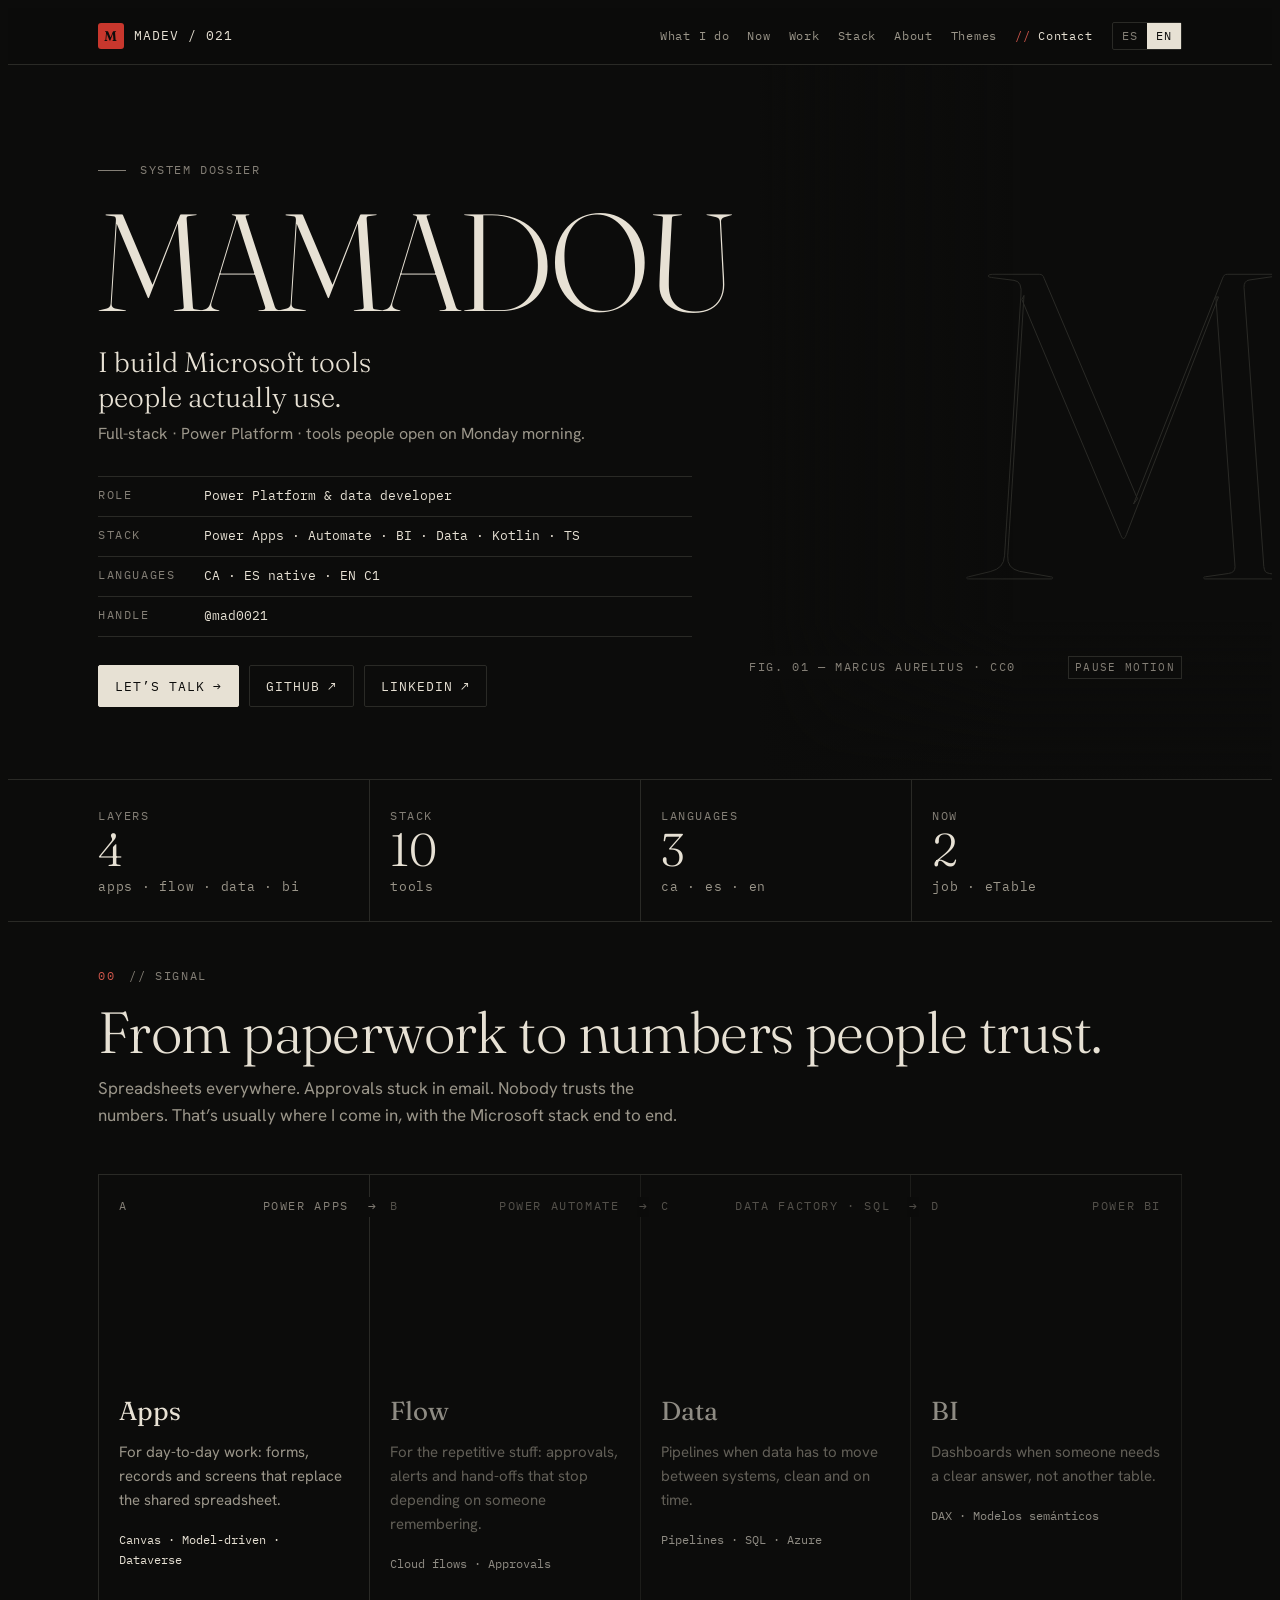
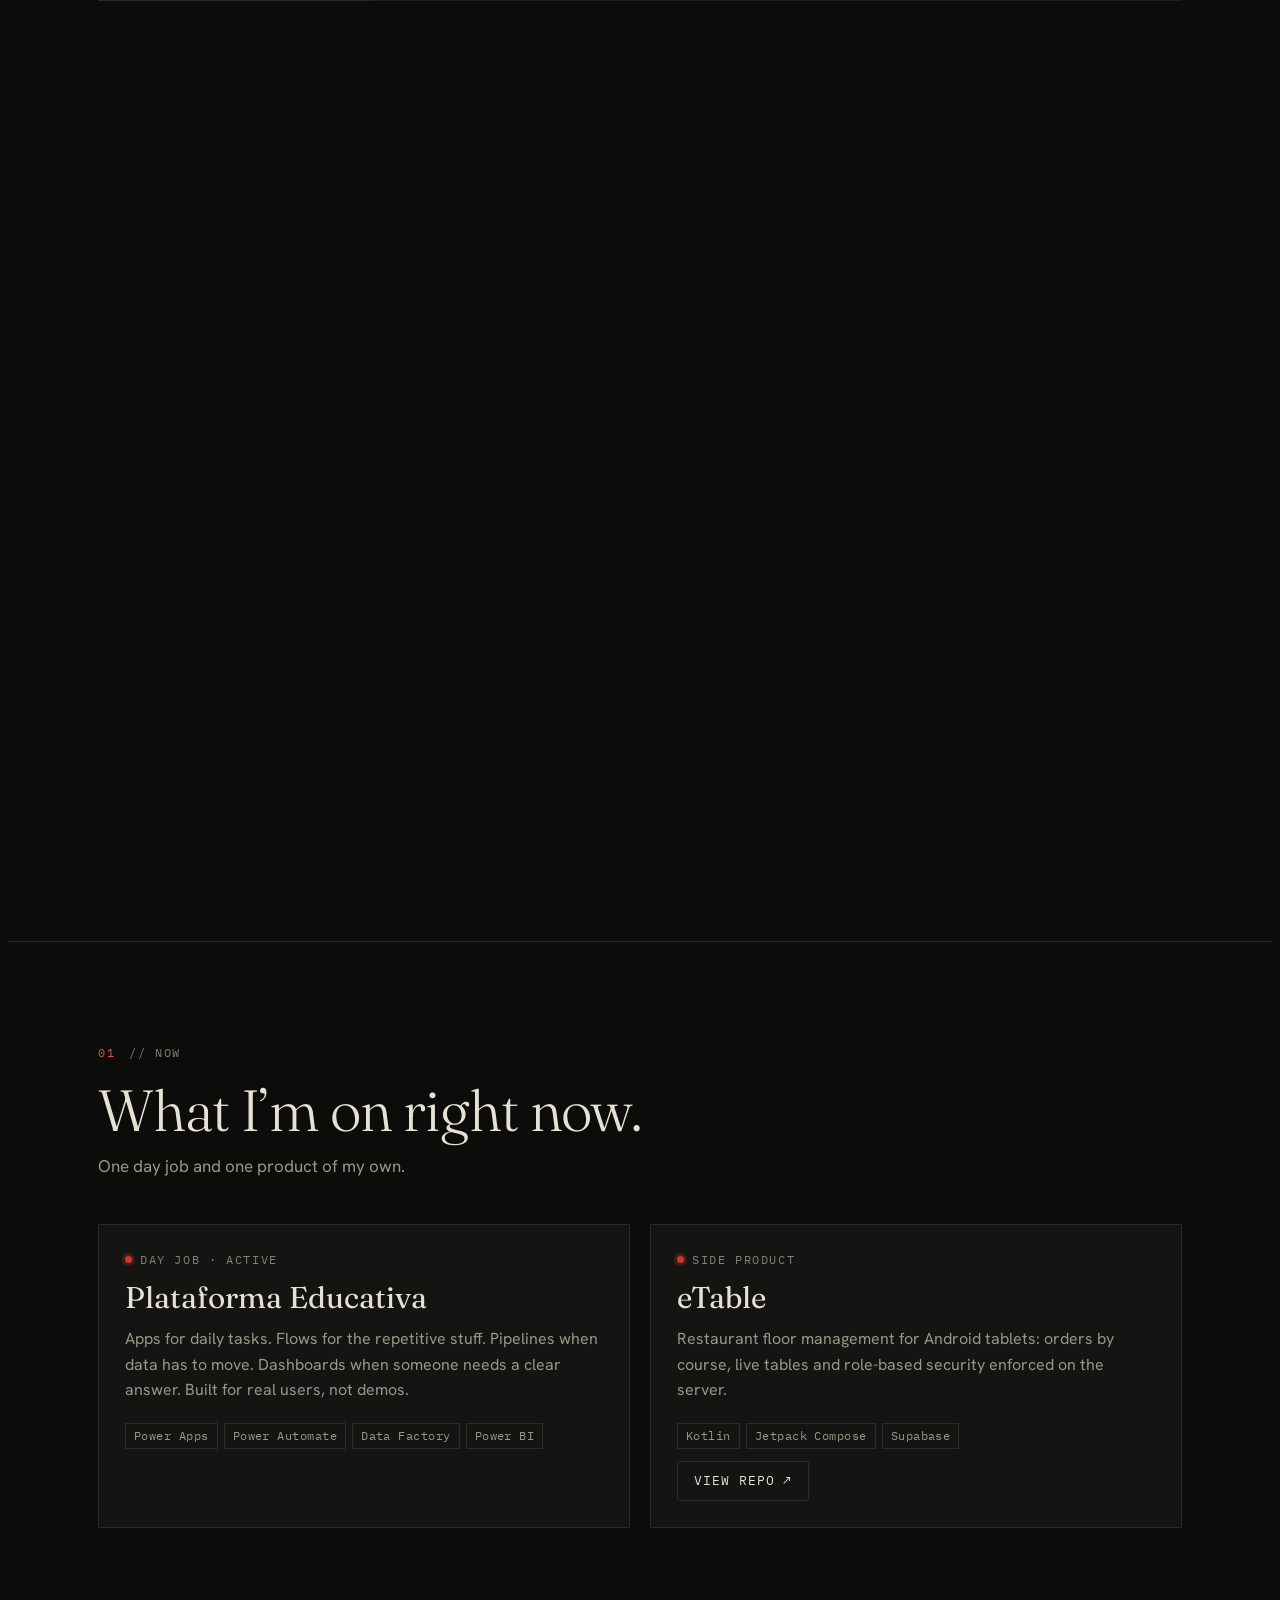
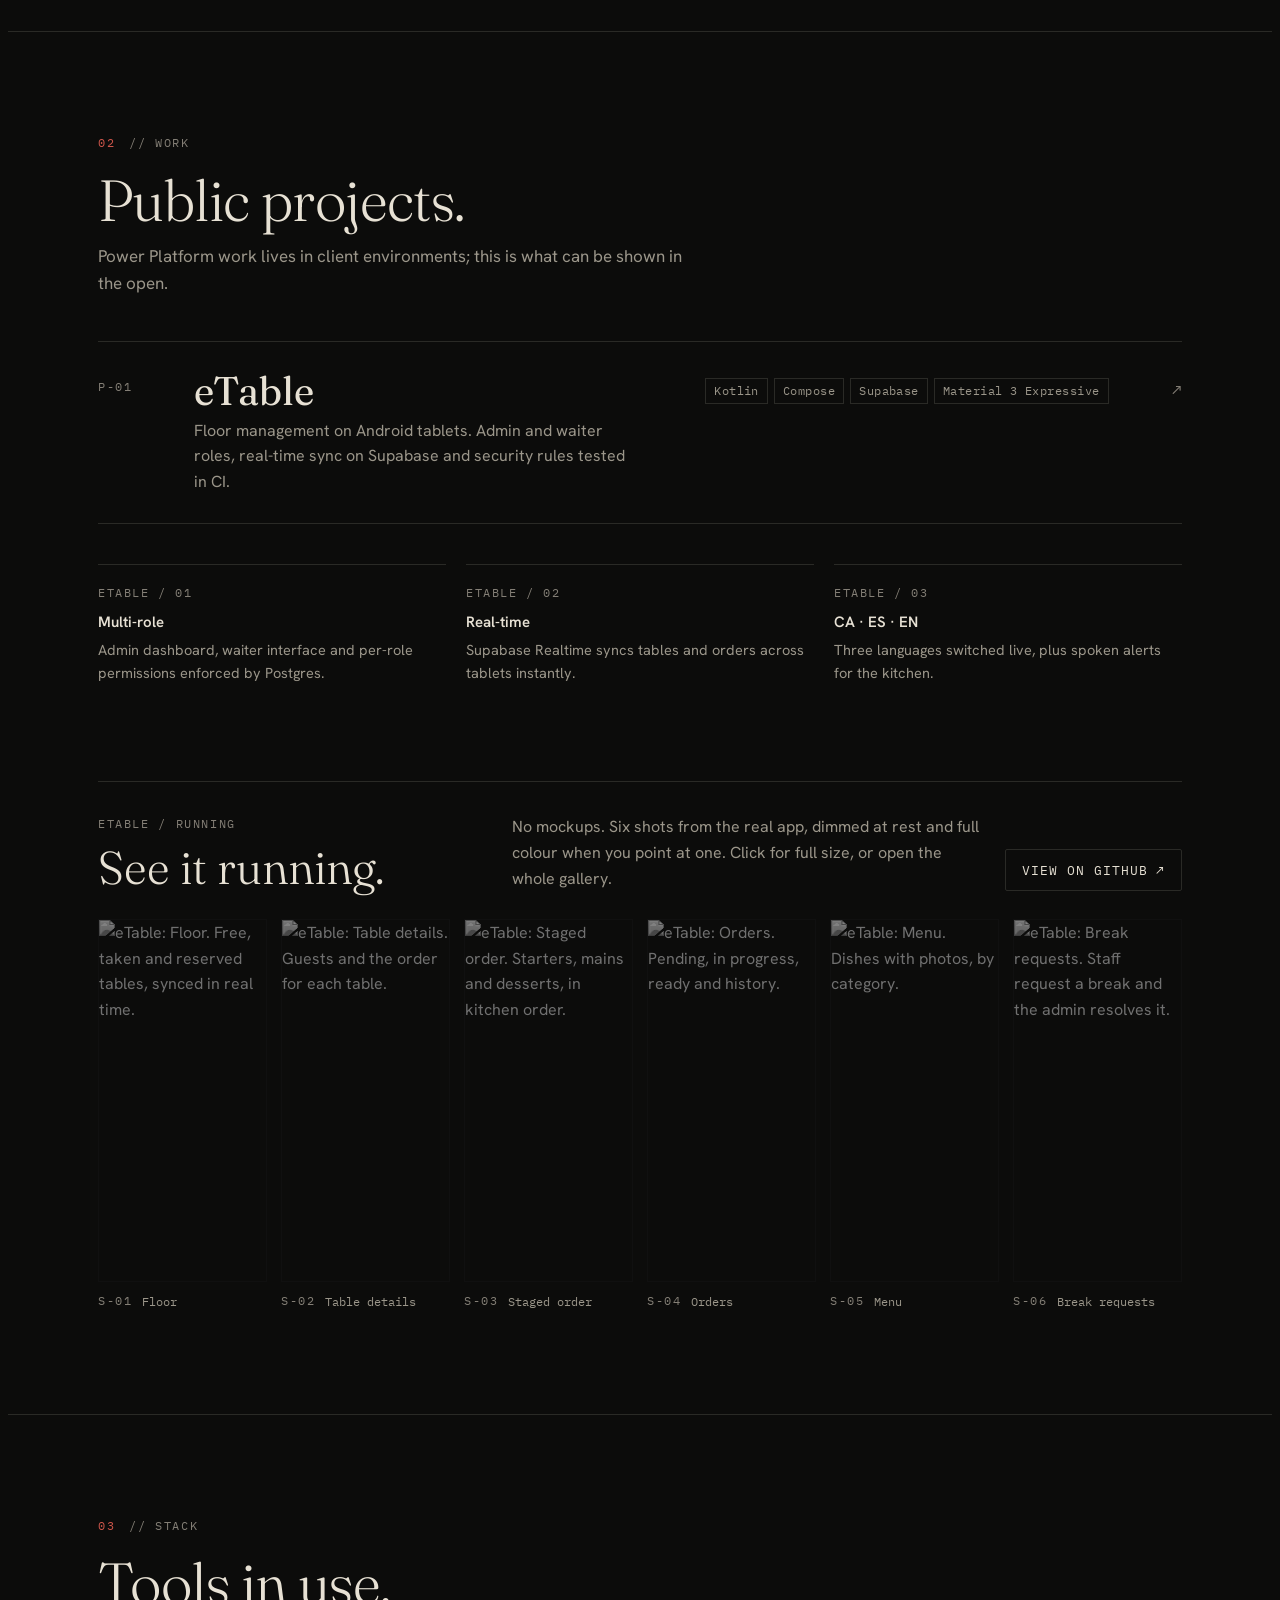
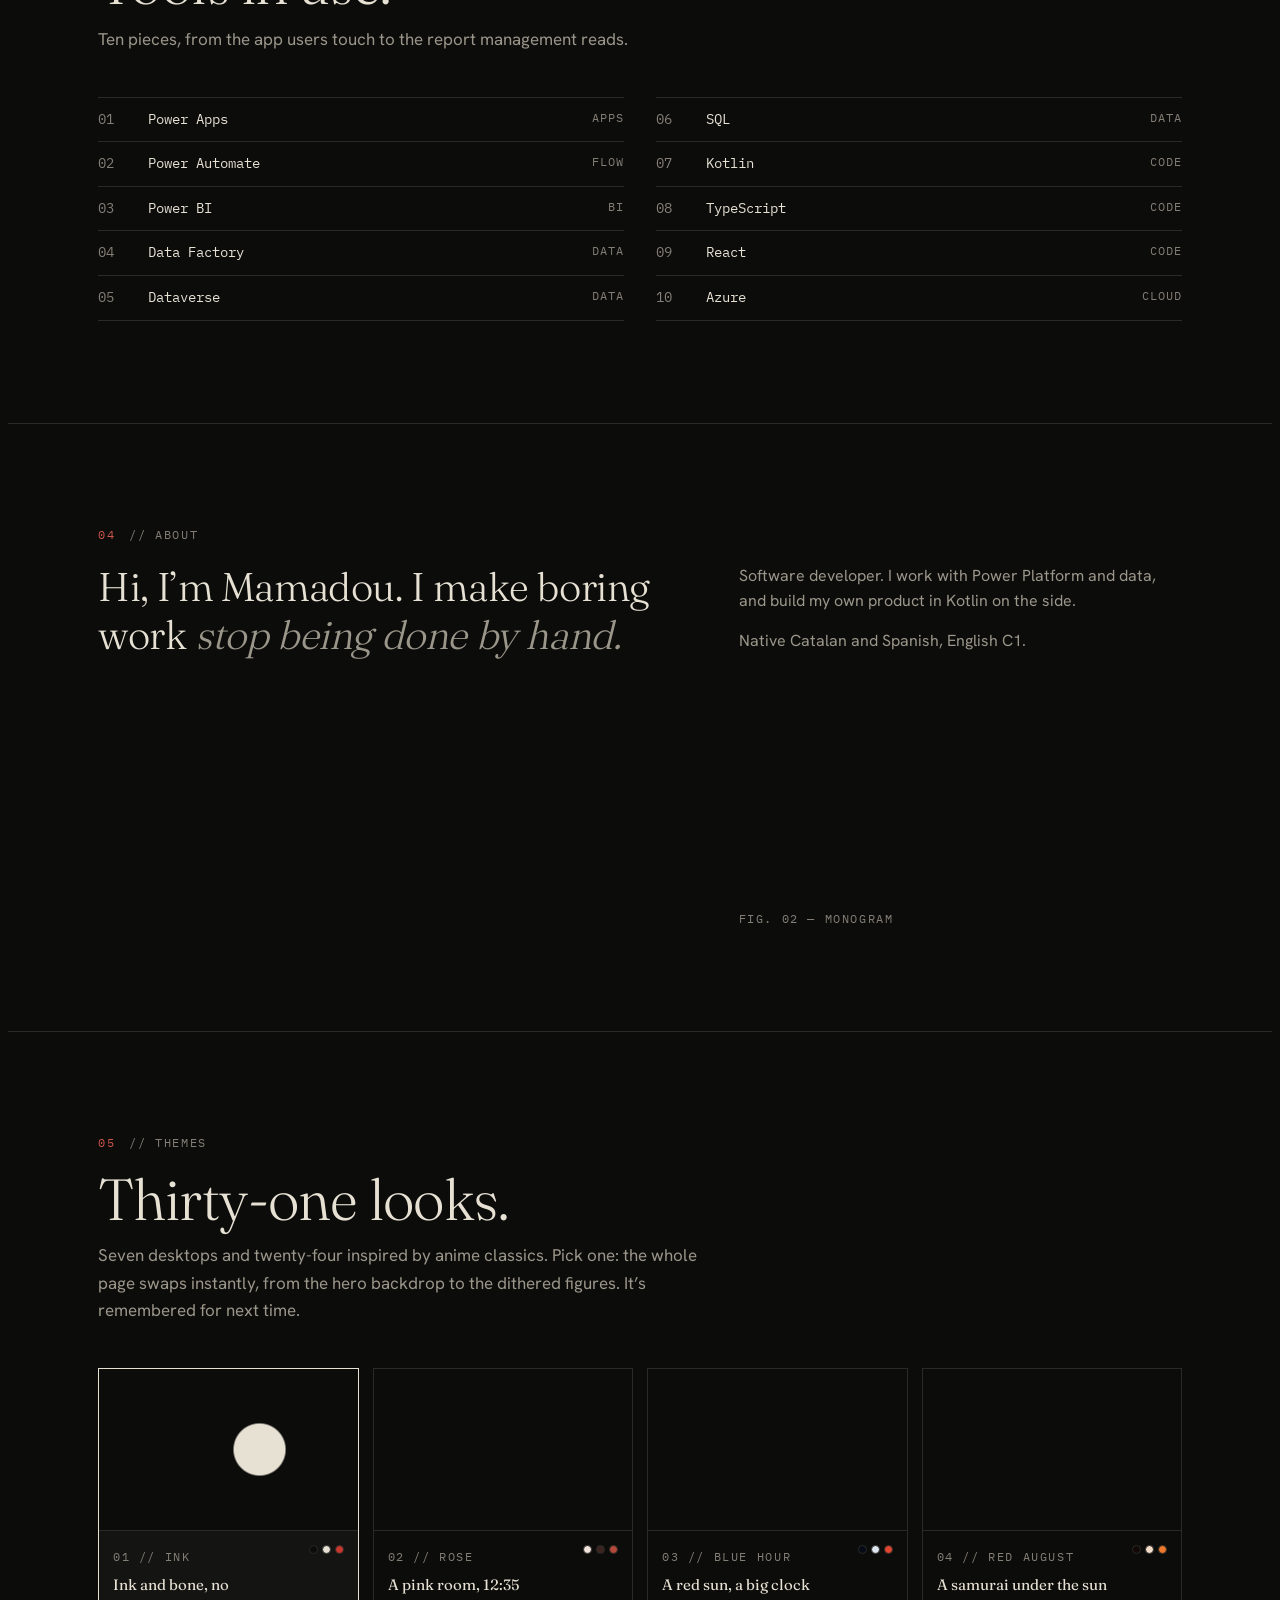
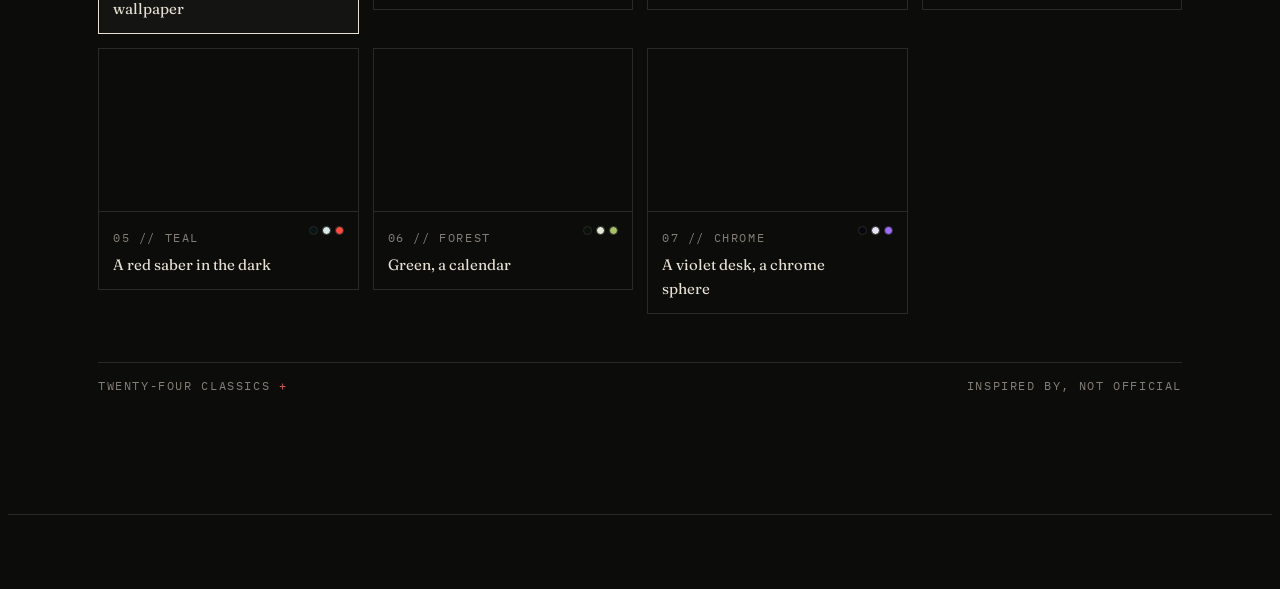
==== commit 9a58b942: "perf, seo, a11y: round 2 from find-skills (web-perf, seo-audit, web-design-guidelines) Performance (" ====
--- a/index.html
+++ b/index.html
@@ -3,24 +3,42 @@
 <head>
 <meta charset="utf-8">
 <meta name="viewport" content="width=device-width, initial-scale=1, viewport-fit=cover">
-<title>Mamadou Diallo Ndoye</title>
-<meta name="description" content="Mamadou Diallo Ndoye — desarrollador de software. Power Apps, Power Automate, datos y Power BI; producto propio en Kotlin.">
+<title>Mamadou Diallo Ndoye · Desarrollador Power Platform y datos</title>
+<meta name="description" content="Desarrollador Power Platform y datos: Power Apps, Power Automate, Power BI y Data Factory. También construyo eTable, una app Android en Kotlin y Supabase.">
 <meta property="og:title" content="Mamadou Diallo Ndoye — MADEV / 021">
 <meta property="og:description" content="Construyo herramientas Microsoft que la gente usa de verdad.">
 <meta property="og:type" content="website">
 <meta property="og:url" content="https://mad0021.github.io/">
 <meta property="og:image" content="https://mad0021.github.io/assets/og.jpg">
+<meta property="og:site_name" content="Mamadou Diallo Ndoye">
+<meta property="og:locale" content="es_ES">
+<meta property="og:locale:alternate" content="en_US">
+<meta property="og:image:width" content="1200">
+<meta property="og:image:height" content="630">
+<meta property="og:image:alt" content="Mamadou Diallo Ndoye — desarrollador Power Platform y datos">
 <meta name="twitter:card" content="summary_large_image">
+<meta name="twitter:title" content="Mamadou Diallo Ndoye — Power Platform y datos">
+<meta name="twitter:description" content="Construyo herramientas Microsoft que la gente usa de verdad.">
+<meta name="twitter:image" content="https://mad0021.github.io/assets/og.jpg">
 <link rel="canonical" href="https://mad0021.github.io/">
+<script type="application/ld+json">
+{"@context":"https://schema.org","@graph":[
+ {"@type":"Person","@id":"https://mad0021.github.io/#person","name":"Mamadou Diallo Ndoye","alternateName":["Mamadou Diallo","mad0021"],"url":"https://mad0021.github.io/","image":"https://mad0021.github.io/assets/og.jpg","jobTitle":"Power Platform & data developer","knowsAbout":["Power Apps","Power Automate","Power BI","Azure Data Factory","Dataverse","SQL","Kotlin","Jetpack Compose","Supabase","TypeScript","React","Azure"],"knowsLanguage":["ca","es","en"],"sameAs":["https://github.com/mad0021","https://www.linkedin.com/in/madev021/"]},
+ {"@type":"WebSite","@id":"https://mad0021.github.io/#website","url":"https://mad0021.github.io/","name":"Mamadou Diallo Ndoye","inLanguage":["es","en"],"publisher":{"@id":"https://mad0021.github.io/#person"}},
+ {"@type":"SoftwareSourceCode","name":"eTable","codeRepository":"https://github.com/mad0021/etable-supabase","programmingLanguage":"Kotlin","author":{"@id":"https://mad0021.github.io/#person"}}
+]}
+</script>
 <meta name="theme-color" content="#0c0c0b">
 <link rel="icon" href="data:image/svg+xml,%3Csvg xmlns='http://www.w3.org/2000/svg' viewBox='0 0 32 32'%3E%3Crect width='32' height='32' rx='4' fill='%23c8372d'/%3E%3Ctext x='16' y='23' font-family='Georgia,serif' font-size='20' font-weight='600' text-anchor='middle' fill='%230c0c0b'%3EM%3C/text%3E%3C/svg%3E">
 <link rel="preconnect" href="https://fonts.googleapis.com">
 <link rel="preconnect" href="https://fonts.gstatic.com" crossorigin>
-<link rel="stylesheet" href="https://fonts.googleapis.com/css2?family=Fraunces:opsz,wght@9..144,300;9..144,400;9..144,600&family=IBM+Plex+Mono:wght@400;500&family=Hanken+Grotesk:wght@400;500;600&family=Shippori+Mincho+B1:wght@400;600&family=Chakra+Petch:wght@300;400;600&display=swap">
-<link rel="stylesheet" href="css/main.css?v=b1c835a1">
+<link rel="preload" href="assets/fonts/fraunces-latin.woff2" as="font" type="font/woff2" crossorigin>
+<link rel="stylesheet" href="https://fonts.googleapis.com/css2?family=IBM+Plex+Mono:wght@400;500&family=Hanken+Grotesk:wght@400;500;600&display=swap">
+<link rel="stylesheet" href="https://fonts.googleapis.com/css2?family=Shippori+Mincho+B1:wght@400;600&family=Chakra+Petch:wght@300;400;600&display=swap" media="print" onload="this.media='all'">
+<link rel="stylesheet" href="css/main.css?v=09d9413e">
 </head>
 <body>
-<a class="skip" href="#signal"><span lang="es">Saltar al contenido</span><span lang="en">Skip to content</span></a>
+<a class="skip" href="#top"><span lang="es">Saltar al contenido</span><span lang="en">Skip to content</span></a>
 
 <script>document.documentElement.classList.add("js");try{var _t=new URLSearchParams(location.search).get("theme")||localStorage.getItem("mad-theme");if(_t&&_t!=="ink")document.documentElement.dataset.theme=_t;var _f={"red-august":1,forest:1,spirited:1,mononoke:1,yourname:1,aot:1,fma:1,kimetsu:1,deathnote:1,onepiece:1,naruto:1,berserk:1,vinland:1,frieren:1,codegeass:1},_g={teal:1,chrome:1,akira:1,gits:1,eva:1,bebop:1,steins:1,dbz:1,jjk:1,csm:1,hxh:1,mob:1,ttgl:1};if(_f[_t])document.documentElement.dataset.font="mincho";if(_g[_t])document.documentElement.dataset.font="tech"}catch(e){}</script>
 <header class="nav">
@@ -49,7 +67,7 @@
     <div class="wrap">
       <div>
         <div class="eyebrow" data-in style="--i:0"><span class="dash"></span><span class="label"><span lang="es">Dossier del sistema</span><span lang="en">System dossier</span></span></div>
-        <h1 id="name" data-in style="--i:1">MAMADOU</h1>
+        <h1 id="name" data-in style="--i:1" translate="no">MAMADOU<span class="vh"> Diallo Ndoye — <span lang="es">desarrollador Power Platform y datos</span><span lang="en">Power Platform &amp; data developer</span></span></h1>
         <p class="tagline" data-in style="--i:2"><span lang="es">Construyo herramientas Microsoft que la gente usa de verdad.</span><span lang="en">I build Microsoft tools people actually use.</span></p>
         <p class="sub" data-in style="--i:3"><span lang="es">Full-stack · Power Platform · herramientas que se abren el lunes por la mañana.</span><span lang="en">Full-stack · Power Platform · tools people open on Monday morning.</span></p>
         <dl class="spec" data-in style="--i:4">
@@ -59,13 +77,13 @@
           <dt class="label">Handle</dt><dd>@mad0021</dd>
         </dl>
         <div class="ctas" data-in style="--i:5">
-          <a class="btn primary" href="#contact"><span lang="es">Hablemos</span><span lang="en">Let's talk</span> →</a>
-          <a class="btn" href="https://github.com/mad0021" target="_blank" rel="noopener">GitHub ↗</a>
-          <a class="btn" href="https://www.linkedin.com/in/madev021/" target="_blank" rel="noopener">LinkedIn ↗</a>
+          <a class="btn primary" href="#contact"><span lang="es">Hablemos</span><span lang="en">Let’s talk</span> <span aria-hidden="true">→</span></a>
+          <a class="btn" href="https://github.com/mad0021" target="_blank" rel="noopener">GitHub <span aria-hidden="true">↗</span></a>
+          <a class="btn" href="https://www.linkedin.com/in/madev021/" target="_blank" rel="noopener">LinkedIn <span aria-hidden="true">↗</span></a>
         </div>
       </div>
       <figure class="art" style="margin:0">
-        <figcaption><span class="label" id="kit-cap">fig. 01</span></figcaption>
+        <figcaption><span class="label" id="kit-cap">fig. 01</span><button type="button" class="motion label" id="motion" aria-pressed="false"><span lang="es">Pausar movimiento</span><span lang="en">Pause motion</span></button></figcaption>
       </figure>
     </div>
   </section>
@@ -83,7 +101,7 @@
     <div class="wrap" data-reveal>
       <div class="idx label"><span class="n">00</span><span>// SIGNAL</span><span class="mk" aria-hidden="true"></span></div>
       <h2 id="h-signal"><span lang="es">Del papel al dato fiable.</span><span lang="en">From paperwork to numbers people trust.</span></h2>
-      <p class="lede"><span lang="es">Hojas de cálculo por todas partes. Aprobaciones atrapadas en el correo. Nadie se fía de los números. Ahí es donde suelo entrar, con el stack Microsoft de punta a punta.</span><span lang="en">Spreadsheets everywhere. Approvals stuck in email. Nobody trusts the numbers. That's usually where I come in, with the Microsoft stack end to end.</span></p>
+      <p class="lede"><span lang="es">Hojas de cálculo por todas partes. Aprobaciones atrapadas en el correo. Nadie se fía de los números. Ahí es donde suelo entrar, con el stack Microsoft de punta a punta.</span><span lang="en">Spreadsheets everywhere. Approvals stuck in email. Nobody trusts the numbers. That’s usually where I come in, with the Microsoft stack end to end.</span></p>
       <div class="flow">
         <article><span class="bar" aria-hidden="true"></span>
           <div class="label"><span>A</span><span>Power Apps</span></div>
@@ -120,7 +138,7 @@
   <section class="s" id="now" aria-labelledby="h-now">
     <div class="wrap" data-reveal>
       <div class="idx label"><span class="n">01</span><span>// NOW</span><span class="mk" aria-hidden="true"></span></div>
-      <h2 id="h-now"><span lang="es">En qué estoy ahora.</span><span lang="en">What I'm on right now.</span></h2>
+      <h2 id="h-now"><span lang="es">En qué estoy ahora.</span><span lang="en">What I’m on right now.</span></h2>
       <p class="lede"><span lang="es">Un trabajo principal y un producto propio.</span><span lang="en">One day job and one product of my own.</span></p>
       <div class="now">
         <article class="panel">
@@ -134,7 +152,7 @@
           <h3>eTable</h3>
           <p><span lang="es">Gestión de sala para restaurantes en tablets Android: comandas por etapas, mesas en tiempo real y seguridad por rol aplicada en el servidor.</span><span lang="en">Restaurant floor management for Android tablets: orders by course, live tables and role-based security enforced on the server.</span></p>
           <div class="tags"><span class="tag">Kotlin</span><span class="tag">Jetpack Compose</span><span class="tag">Supabase</span></div>
-          <a class="btn more" href="https://github.com/mad0021/etable-supabase" target="_blank" rel="noopener" style="align-self:flex-start"><span lang="es">Ver repositorio</span><span lang="en">View repo</span> ↗</a>
+          <a class="btn more" href="https://github.com/mad0021/etable-supabase" target="_blank" rel="noopener" style="align-self:flex-start"><span lang="es">Ver repositorio</span><span lang="en">View repo</span> <span aria-hidden="true">↗</span></a>
         </article>
       </div>
     </div>
@@ -150,38 +168,38 @@
           <span class="label">P-01</span>
           <div><h3>eTable</h3><p><span lang="es">Gestión de sala en tablets Android. Roles de administración y camareros, sincronización en tiempo real con Supabase y reglas de seguridad probadas en CI.</span><span lang="en">Floor management on Android tablets. Admin and waiter roles, real-time sync on Supabase and security rules tested in CI.</span></p></div>
           <div class="tags"><span class="tag">Kotlin</span><span class="tag">Compose</span><span class="tag">Supabase</span><span class="tag">Material 3 Expressive</span></div>
-          <span class="arrow">↗</span>
+          <span class="arrow" aria-hidden="true">↗</span>
         </a>
       </div>
-      <div class="manifest" aria-label="eTable">
+      <div class="manifest" role="group" aria-label="eTable">
         <div><span class="label">eTable / 01</span><h4><span lang="es">Multi-rol</span><span lang="en">Multi-role</span></h4><p><span lang="es">Panel de administración, interfaz de camareros y permisos por rol que impone Postgres.</span><span lang="en">Admin dashboard, waiter interface and per-role permissions enforced by Postgres.</span></p></div>
         <div><span class="label">eTable / 02</span><h4><span lang="es">Tiempo real</span><span lang="en">Real-time</span></h4><p><span lang="es">Supabase Realtime sincroniza mesas y pedidos entre tablets al instante.</span><span lang="en">Supabase Realtime syncs tables and orders across tablets instantly.</span></p></div>
         <div><span class="label">eTable / 03</span><h4><span lang="es">CA · ES · EN</span><span lang="en">CA · ES · EN</span></h4><p><span lang="es">Tres idiomas con cambio en caliente y avisos por voz para cocina.</span><span lang="en">Three languages switched live, plus spoken alerts for the kitchen.</span></p></div>
       </div>
-      <div class="shots" aria-labelledby="h-shots">
+      <div class="shots" role="group" aria-labelledby="h-shots">
         <div class="shots-head">
           <div>
             <span class="label">eTable / <span lang="es">en marcha</span><span lang="en">running</span></span>
             <h3 id="h-shots"><span lang="es">Míralo funcionar.</span><span lang="en">See it running.</span></h3>
           </div>
           <p><span lang="es">Sin mockups. Seis capturas de la app real, atenuadas en reposo y a todo color cuando señalas una. Haz clic para verla a tamaño completo, o abre la galería entera.</span><span lang="en">No mockups. Six shots from the real app, dimmed at rest and full colour when you point at one. Click for full size, or open the whole gallery.</span></p>
-          <a class="btn" href="https://github.com/mad0021/etable-supabase#screenshots" target="_blank" rel="noopener"><span lang="es">Ver en GitHub</span><span lang="en">View on GitHub</span> ↗</a>
+          <a class="btn" href="https://github.com/mad0021/etable-supabase#screenshots" target="_blank" rel="noopener"><span lang="es">Ver en GitHub</span><span lang="en">View on GitHub</span> <span aria-hidden="true">↗</span></a>
         </div>
         <ul class="shot-grid">
-          <li><button type="button" class="shot" data-i="0"><img src="assets/etable/sala.webp" alt="eTable — Sala" loading="lazy" width="400" height="859"><span class="cap"><span class="label">S-01</span><span><span lang="es">Sala</span><span lang="en">Floor</span></span></span><span class="desc" hidden><span lang="es">Mesas libres, ocupadas y reservadas, sincronizadas en tiempo real.</span><span lang="en">Free, taken and reserved tables, synced in real time.</span></span></button></li>
-          <li><button type="button" class="shot" data-i="1"><img src="assets/etable/mesa.webp" alt="eTable — Detalle de mesa" loading="lazy" width="400" height="859"><span class="cap"><span class="label">S-02</span><span><span lang="es">Detalle de mesa</span><span lang="en">Table details</span></span></span><span class="desc" hidden><span lang="es">Comensales y comanda de cada mesa.</span><span lang="en">Guests and the order for each table.</span></span></button></li>
-          <li><button type="button" class="shot" data-i="2"><img src="assets/etable/pedido.webp" alt="eTable — Pedido por etapas" loading="lazy" width="400" height="859"><span class="cap"><span class="label">S-03</span><span><span lang="es">Pedido por etapas</span><span lang="en">Staged order</span></span></span><span class="desc" hidden><span lang="es">Entrantes, principales y postres, en el orden de cocina.</span><span lang="en">Starters, mains and desserts, in kitchen order.</span></span></button></li>
-          <li><button type="button" class="shot" data-i="3"><img src="assets/etable/pedidos-admin.webp" alt="eTable — Pedidos" loading="lazy" width="400" height="859"><span class="cap"><span class="label">S-04</span><span><span lang="es">Pedidos</span><span lang="en">Orders</span></span></span><span class="desc" hidden><span lang="es">Pendientes, en preparación, listos e historial.</span><span lang="en">Pending, in progress, ready and history.</span></span></button></li>
-          <li><button type="button" class="shot" data-i="4"><img src="assets/etable/carta.webp" alt="eTable — Carta" loading="lazy" width="400" height="859"><span class="cap"><span class="label">S-05</span><span><span lang="es">Carta</span><span lang="en">Menu</span></span></span><span class="desc" hidden><span lang="es">Platos con foto, por categoría.</span><span lang="en">Dishes with photos, by category.</span></span></button></li>
-          <li><button type="button" class="shot" data-i="5"><img src="assets/etable/descansos.webp" alt="eTable — Descansos" loading="lazy" width="400" height="859"><span class="cap"><span class="label">S-06</span><span><span lang="es">Descansos</span><span lang="en">Break requests</span></span></span><span class="desc" hidden><span lang="es">El personal pide descanso y el admin lo resuelve.</span><span lang="en">Staff request a break and the admin resolves it.</span></span></button></li>
+          <li><button type="button" class="shot" data-i="0"><img src="assets/etable/sala.webp" alt="eTable: Sala. Mesas libres, ocupadas y reservadas, sincronizadas en tiempo real." data-alt-es="eTable: Sala. Mesas libres, ocupadas y reservadas, sincronizadas en tiempo real." data-alt-en="eTable: Floor. Free, taken and reserved tables, synced in real time." loading="lazy" width="400" height="859"><span class="cap"><span class="label">S-01</span><span><span lang="es">Sala</span><span lang="en">Floor</span></span></span><span class="desc" hidden><span lang="es">Mesas libres, ocupadas y reservadas, sincronizadas en tiempo real.</span><span lang="en">Free, taken and reserved tables, synced in real time.</span></span></button></li>
+          <li><button type="button" class="shot" data-i="1"><img src="assets/etable/mesa.webp" alt="eTable: Detalle de mesa. Comensales y comanda de cada mesa." data-alt-es="eTable: Detalle de mesa. Comensales y comanda de cada mesa." data-alt-en="eTable: Table details. Guests and the order for each table." loading="lazy" width="400" height="859"><span class="cap"><span class="label">S-02</span><span><span lang="es">Detalle de mesa</span><span lang="en">Table details</span></span></span><span class="desc" hidden><span lang="es">Comensales y comanda de cada mesa.</span><span lang="en">Guests and the order for each table.</span></span></button></li>
+          <li><button type="button" class="shot" data-i="2"><img src="assets/etable/pedido.webp" alt="eTable: Pedido por etapas. Entrantes, principales y postres, en el orden de cocina." data-alt-es="eTable: Pedido por etapas. Entrantes, principales y postres, en el orden de cocina." data-alt-en="eTable: Staged order. Starters, mains and desserts, in kitchen order." loading="lazy" width="400" height="859"><span class="cap"><span class="label">S-03</span><span><span lang="es">Pedido por etapas</span><span lang="en">Staged order</span></span></span><span class="desc" hidden><span lang="es">Entrantes, principales y postres, en el orden de cocina.</span><span lang="en">Starters, mains and desserts, in kitchen order.</span></span></button></li>
+          <li><button type="button" class="shot" data-i="3"><img src="assets/etable/pedidos-admin.webp" alt="eTable: Pedidos. Pendientes, en preparación, listos e historial." data-alt-es="eTable: Pedidos. Pendientes, en preparación, listos e historial." data-alt-en="eTable: Orders. Pending, in progress, ready and history." loading="lazy" width="400" height="859"><span class="cap"><span class="label">S-04</span><span><span lang="es">Pedidos</span><span lang="en">Orders</span></span></span><span class="desc" hidden><span lang="es">Pendientes, en preparación, listos e historial.</span><span lang="en">Pending, in progress, ready and history.</span></span></button></li>
+          <li><button type="button" class="shot" data-i="4"><img src="assets/etable/carta.webp" alt="eTable: Carta. Platos con foto, por categoría." data-alt-es="eTable: Carta. Platos con foto, por categoría." data-alt-en="eTable: Menu. Dishes with photos, by category." loading="lazy" width="400" height="859"><span class="cap"><span class="label">S-05</span><span><span lang="es">Carta</span><span lang="en">Menu</span></span></span><span class="desc" hidden><span lang="es">Platos con foto, por categoría.</span><span lang="en">Dishes with photos, by category.</span></span></button></li>
+          <li><button type="button" class="shot" data-i="5"><img src="assets/etable/descansos.webp" alt="eTable: Descansos. El personal pide descanso y el admin lo resuelve." data-alt-es="eTable: Descansos. El personal pide descanso y el admin lo resuelve." data-alt-en="eTable: Break requests. Staff request a break and the admin resolves it." loading="lazy" width="400" height="859"><span class="cap"><span class="label">S-06</span><span><span lang="es">Descansos</span><span lang="en">Break requests</span></span></span><span class="desc" hidden><span lang="es">El personal pide descanso y el admin lo resuelve.</span><span lang="en">Staff request a break and the admin resolves it.</span></span></button></li>
         </ul>
       </div>
       <dialog id="viewer" aria-label="eTable">
-        <figure><img src="assets/etable/sala.webp" alt="" width="400" height="632"><figcaption><span class="label" id="v-n"></span><span id="v-t"></span><span id="v-d"></span></figcaption></figure>
+        <figure><img src="assets/etable/sala.webp" alt="" width="400" height="859" loading="lazy"><figcaption><span class="label" id="v-n"></span><span id="v-t"></span><span id="v-d"></span></figcaption></figure>
         <div class="v-ctl">
-          <button type="button" data-step="-1" aria-label="Anterior / Previous">←</button>
-          <button type="button" data-step="1" aria-label="Siguiente / Next">→</button>
-          <button type="button" data-close aria-label="Cerrar / Close">✕</button>
+          <button type="button" data-step="-1" aria-label="Anterior" data-es="Anterior" data-en="Previous">←</button>
+          <button type="button" data-step="1" aria-label="Siguiente" data-es="Siguiente" data-en="Next">→</button>
+          <button type="button" data-close aria-label="Cerrar" data-es="Cerrar" data-en="Close">✕</button>
         </div>
       </dialog>
     </div>
@@ -215,7 +233,7 @@
     <div class="wrap" data-reveal>
       <div class="idx label"><span class="n">04</span><span>// <span lang="es">SOBRE MÍ</span><span lang="en">ABOUT</span></span><span class="mk" aria-hidden="true"></span></div>
       <div class="about">
-        <h2 class="pull" id="h-about"><span lang="es">Hola, soy Mamadou. Hago que el trabajo aburrido <em>deje de hacerse a mano.</em></span><span lang="en">Hi, I'm Mamadou. I make boring work <em>stop being done by hand.</em></span></h2>
+        <h2 class="pull" id="h-about"><span lang="es">Hola, soy Mamadou. Hago que el trabajo aburrido <em>deje de hacerse a mano.</em></span><span lang="en">Hi, I’m Mamadou. I make boring work <em>stop being done by hand.</em></span></h2>
         <div class="body">
           <p><span lang="es">Desarrollador de software. Trabajo con Power Platform y datos, y en paralelo construyo producto propio en Kotlin.</span><span lang="en">Software developer. I work with Power Platform and data, and build my own product in Kotlin on the side.</span></p>
           <p><span lang="es">Catalán y castellano nativos, inglés C1.</span><span lang="en">Native Catalan and Spanish, English C1.</span></p>
@@ -229,7 +247,7 @@
     <div class="wrap" data-reveal>
       <div class="idx label"><span class="n">05</span><span>// <span lang="es">TEMAS</span><span lang="en">THEMES</span></span><span class="mk" aria-hidden="true"></span></div>
       <h2 id="h-themes"><span lang="es">Treinta y un looks.</span><span lang="en">Thirty-one looks.</span></h2>
-      <p class="lede"><span lang="es">Siete del escritorio y veinticuatro inspirados en clásicos del anime. Elige uno: la página entera cambia al instante, del fondo del hero a las figuras tramadas. Se queda guardado para la próxima visita.</span><span lang="en">Seven desktops and twenty-four inspired by anime classics. Pick one: the whole page swaps instantly, from the hero backdrop to the dithered figures. It's remembered for next time.</span></p>
+      <p class="lede"><span lang="es">Siete del escritorio y veinticuatro inspirados en clásicos del anime. Elige uno: la página entera cambia al instante, del fondo del hero a las figuras tramadas. Se queda guardado para la próxima visita.</span><span lang="en">Seven desktops and twenty-four inspired by anime classics. Pick one: the whole page swaps instantly, from the hero backdrop to the dithered figures. It’s remembered for next time.</span></p>
       <ul class="themes">
           <li><button type="button" class="theme" data-theme="ink" aria-pressed="false"><span class="sw" style="background:radial-gradient(circle at 62% 50%,#e7e1d4 0 14%,#0c0c0b 15%)" aria-hidden="true"></span><span class="meta"><span><span class="label">01 // INK</span><b><span lang="es">Tinta y hueso, sin fondo</span><span lang="en">Ink and bone, no wallpaper</span></b></span><span class="dots" aria-hidden="true"><i style="background:#0c0c0b"></i><i style="background:#e7e1d4"></i><i style="background:#c8372d"></i></span></span></button></li>
           <li><button type="button" class="theme" data-theme="rose" aria-pressed="false"><span class="sw" style="background-image:var(--w-rose)" aria-hidden="true"></span><span class="meta"><span><span class="label">02 // ROSE</span><b><span lang="es">Una habitación rosa, 12:35</span><span lang="en">A pink room, 12:35</span></b></span><span class="dots" aria-hidden="true"><i style="background:#f2e4dd"></i><i style="background:#3b2420"></i><i style="background:#b5483a"></i></span></span></button></li>
@@ -251,7 +269,7 @@
           <li><button type="button" class="theme" data-theme="yourname" data-motif="yourname" aria-pressed="false"><canvas class="sw" data-fig="motif" data-motif="yourname" data-bone="#f1edff" data-seal="#ff8fbf" width="192" height="120" style="background:#0b0e22" aria-hidden="true"></canvas><span class="meta"><span><span class="label">14 · 2016</span><b class="ttl">Your Name</b><small><span lang="es">Un cometa partido y un cordón rojo</span><span lang="en">A split comet and a red cord</span></small></span><span class="dots" aria-hidden="true"><i style="background:#0b0e22"></i><i style="background:#f1edff"></i><i style="background:#ff8fbf"></i></span></span></button></li>
           <li><button type="button" class="theme" data-theme="aot" data-motif="aot" aria-pressed="false"><canvas class="sw" data-fig="motif" data-motif="aot" data-bone="#ece3d3" data-seal="#b8322a" width="192" height="120" style="background:#100e0c" aria-hidden="true"></canvas><span class="meta"><span><span class="label">15 · 2013</span><b class="ttl">Attack on Titan</b><small><span lang="es">Una cabeza gigante asoma tras la muralla</span><span lang="en">A giant head peeks over the wall</span></small></span><span class="dots" aria-hidden="true"><i style="background:#100e0c"></i><i style="background:#ece3d3"></i><i style="background:#b8322a"></i></span></span></button></li>
           <li><button type="button" class="theme" data-theme="fma" data-motif="fma" aria-pressed="false"><canvas class="sw" data-fig="motif" data-motif="fma" data-bone="#f3e6c9" data-seal="#d93a2b" width="192" height="120" style="background:#0e0a06" aria-hidden="true"></canvas><span class="meta"><span><span class="label">16 · 2009</span><b class="ttl">Fullmetal Alchemist</b><small><span lang="es">Un reloj de plata y una piedra roja</span><span lang="en">A silver watch and a red stone</span></small></span><span class="dots" aria-hidden="true"><i style="background:#0e0a06"></i><i style="background:#f3e6c9"></i><i style="background:#d93a2b"></i></span></span></button></li>
-          <li><button type="button" class="theme" data-theme="kimetsu" data-motif="kimetsu" aria-pressed="false"><canvas class="sw" data-fig="motif" data-motif="kimetsu" data-bone="#f6e7d6" data-seal="#ff5a1f" data-alt="#3aa673" width="192" height="120" style="background:#0c0806" aria-hidden="true"></canvas><span class="meta"><span><span class="label">17 · 2019</span><b class="ttl">Demon Slayer</b><small><span lang="es">Un tajo de fuego y el ajedrezado verde</span><span lang="en">A slash of fire and the green checks</span></small></span><span class="dots" aria-hidden="true"><i style="background:#0c0806"></i><i style="background:#e5f1f7"></i><i style="background:#3aa673"></i></span></span></button></li>
+          <li><button type="button" class="theme" data-theme="kimetsu" data-motif="kimetsu" aria-pressed="false"><canvas class="sw" data-fig="motif" data-motif="kimetsu" data-bone="#f6e7d6" data-seal="#ff5a1f" data-alt="#3aa673" width="192" height="120" style="background:#0c0806" aria-hidden="true"></canvas><span class="meta"><span><span class="label">17 · 2019</span><b class="ttl">Demon Slayer</b><small><span lang="es">Un tajo de fuego y el ajedrezado verde</span><span lang="en">A slash of fire and the green checks</span></small></span><span class="dots" aria-hidden="true"><i style="background:#0c0806"></i><i style="background:#f6e7d6"></i><i style="background:#ff5a1f"></i></span></span></button></li>
           <li><button type="button" class="theme" data-theme="deathnote" data-motif="deathnote" aria-pressed="false"><canvas class="sw" data-fig="motif" data-motif="deathnote" data-bone="#eceae6" data-seal="#c8101e" width="192" height="120" style="background:#060606" aria-hidden="true"></canvas><span class="meta"><span><span class="label">18 · 2006</span><b class="ttl">Death Note</b><small><span lang="es">Un cuaderno negro, la luna, una manzana</span><span lang="en">A black notebook, the moon, an apple</span></small></span><span class="dots" aria-hidden="true"><i style="background:#060606"></i><i style="background:#eceae6"></i><i style="background:#c8101e"></i></span></span></button></li>
           <li><button type="button" class="theme" data-theme="steins" data-motif="steins" aria-pressed="false"><canvas class="sw" data-fig="motif" data-motif="steins" data-bone="#f3e3cd" data-seal="#ff8a2a" width="192" height="120" style="background:#0b0805" aria-hidden="true"></canvas><span class="meta"><span><span class="label">19 · 2011</span><b class="ttl">Steins;Gate</b><small><span lang="es">Engranajes y un medidor de divergencia</span><span lang="en">Gears and a divergence meter</span></small></span><span class="dots" aria-hidden="true"><i style="background:#0b0805"></i><i style="background:#f3e3cd"></i><i style="background:#ff8a2a"></i></span></span></button></li>
           <li><button type="button" class="theme" data-theme="onepiece" data-motif="onepiece" aria-pressed="false"><canvas class="sw" data-fig="motif" data-motif="onepiece" data-bone="#f4ead8" data-seal="#e23b2e" width="192" height="120" style="background:#07111c" aria-hidden="true"></canvas><span class="meta"><span><span class="label">20 · 1999</span><b class="ttl">One Piece</b><small><span lang="es">Un sombrero de paja flotando en el mar</span><span lang="en">A straw hat floating on the sea</span></small></span><span class="dots" aria-hidden="true"><i style="background:#07111c"></i><i style="background:#f4ead8"></i><i style="background:#e23b2e"></i></span></span></button></li>
@@ -276,7 +294,7 @@
       <div class="idx label"><span class="n">06</span><span>// <span lang="es">CONTACTO</span><span lang="en">CONTACT</span></span><span class="mk" aria-hidden="true"></span></div>
       <div class="contact">
         <div>
-          <h2 id="h-contact"><span lang="es">Hablemos.</span><span lang="en">Let's talk.</span></h2>
+          <h2 id="h-contact"><span lang="es">Hablemos.</span><span lang="en">Let’s talk.</span></h2>
           <p class="lede" style="margin-bottom:18px"><span lang="es">Abierto a conversaciones sobre Power Platform, datos y código de producto.</span><span lang="en">Open to conversations about Power Platform, data and product code.</span></p>
           <div class="email">
             <a class="mail" href="mailto:mamadoudiallo2002@gmail.com"><code id="mail">mamadoudiallo2002@gmail.com</code></a>
@@ -284,8 +302,8 @@
           </div>
         </div>
         <div class="links">
-          <a href="https://github.com/mad0021" target="_blank" rel="noopener"><span>GitHub — @mad0021</span><span>↗</span></a>
-          <a href="https://www.linkedin.com/in/madev021/" target="_blank" rel="noopener"><span>LinkedIn — madev021</span><span>↗</span></a>
+          <a href="https://github.com/mad0021" target="_blank" rel="noopener"><span>GitHub — @mad0021</span><span aria-hidden="true">↗</span></a>
+          <a href="https://www.linkedin.com/in/madev021/" target="_blank" rel="noopener"><span>LinkedIn — madev021</span><span aria-hidden="true">↗</span></a>
         </div>
       </div>
       <figure class="fig horizon"><canvas data-fig="terrain" width="480" height="120" role="img" aria-label="Horizonte de montañas tramado" data-es="Horizonte de montañas tramado" data-en="Dithered mountain horizon"></canvas><figcaption class="label"><span>fig. 03 — <span lang="es">horizonte</span><span lang="en">horizon</span></span></figcaption></figure>
@@ -300,6 +318,6 @@
   </div>
 </footer>
 
-<script src="js/main.js?v=32d26edc"></script>
+<script src="js/main.js?v=e4566b13"></script>
 </body>
 </html>
--- a/css/main.css
+++ b/css/main.css
@@ -1,3 +1,4 @@
+@font-face{font-family:"Fraunces";src:url(/assets/fonts/fraunces-latin.woff2) format("woff2");font-weight:300 600;font-style:normal;font-display:swap;unicode-range:U+0000-00FF,U+0131,U+0152-0153,U+02BB-02BC,U+02C6,U+02DA,U+02DC,U+0304,U+0308,U+0329,U+2000-206F,U+20AC,U+2122,U+2191,U+2193,U+2212,U+2215,U+FEFF,U+FFFD}
 /* Layout: dark "system dossier" — single column of indexed sections, spec-sheet rows, one dithered artwork in the hero. Single dark look by design. */
 :root{
   --ink:#0c0c0b;        /* page */
@@ -86,7 +87,7 @@
 .flow h3{font-family:var(--f-display);font-weight:400;font-size:26px;margin:28px 0 8px}
 .flow p{margin:0;color:var(--ash);font-size:15px}
 .flow .tool{margin-top:18px;font-family:var(--f-mono);font-size:12px;color:var(--bone)}
-.flow article:not(:last-child)::after{content:"→";position:absolute;right:-9px;top:22px;background:var(--ink);color:var(--dim);font-family:var(--f-mono);font-size:13px;padding:0 2px;z-index:1}
+.flow article:not(:last-child)::after{content:"→"/"";position:absolute;right:-9px;top:22px;background:var(--ink);color:var(--dim);font-family:var(--f-mono);font-size:13px;padding:0 2px;z-index:1}
 @media (max-width:900px){.flow{grid-template-columns:repeat(2,minmax(0,1fr))}.flow article::after{display:none}}
 @media (max-width:520px){.flow{grid-template-columns:1fr}}
 
@@ -312,11 +313,11 @@
 .email a.mail:hover code,.email a.mail:focus-visible code{border-color:var(--bone)}
 .art figcaption .label{background:var(--ink);padding:2px 6px}
 .nav nav a[aria-current]{color:var(--bone)}
-.nav nav a[aria-current]::before{content:"// ";color:var(--seal-text)}
+.nav nav a[aria-current]::before{content:"// "/"";color:var(--seal-text)}
 .more-themes>summary{cursor:pointer;list-style:none;display:flex}
 .more-themes>summary::-webkit-details-marker{display:none}
-.more-themes>summary>span:first-child::after{content:" +";color:var(--seal-text)}
-.more-themes[open]>summary>span:first-child::after{content:" −"}
+.more-themes>summary>span:first-child::after{content:" +"/"";color:var(--seal-text)}
+.more-themes[open]>summary>span:first-child::after{content:" −"/""}
 @media (max-width:560px){.themes{grid-template-columns:repeat(2,minmax(0,1fr));gap:10px}.theme .meta{padding:8px 10px}.theme .meta small,.theme .dots{display:none}.theme .meta b.ttl{font-size:15px}}
 @media (max-width:900px){.stackgrid{grid-template-columns:1fr 1fr}}
 @media (max-width:560px){.stackgrid{grid-template-columns:1fr}}
@@ -328,3 +329,19 @@
   @keyframes theme-in{from{clip-path:circle(0 at var(--vt-x,50%) var(--vt-y,50%))}to{clip-path:circle(150vmax at var(--vt-x,50%) var(--vt-y,50%))}}
 }
 @media (prefers-reduced-motion:reduce){::view-transition-new(root){animation:vt-fade 160ms ease}@keyframes vt-fade{from{opacity:0}}}
+
+/* ROUND 2 — web-perf · seo-audit · web-design-guidelines */
+html{scroll-padding-top:72px;-webkit-tap-highlight-color:transparent}
+@media (max-width:760px){html{scroll-padding-top:112px}}
+button,a,.theme,.shot{touch-action:manipulation}
+.wrap{padding-inline:max(var(--gutter),env(safe-area-inset-left)) max(var(--gutter),env(safe-area-inset-right))}
+.nav{top:0;padding-top:env(safe-area-inset-top,0px)}
+#viewer{overscroll-behavior:contain}
+.js #themes:not(.near) .sw{background-image:none!important}
+.art figcaption{align-items:center}
+.motion{all:unset;cursor:pointer;color:var(--dim);border:1px solid var(--line);padding:3px 8px;font-family:var(--f-mono);font-size:11px;letter-spacing:.12em;text-transform:uppercase;white-space:nowrap;flex:none}
+.art figcaption{flex-wrap:wrap;gap:8px 12px}
+.motion:hover,.motion:focus-visible{color:var(--bone);border-color:var(--bone)}
+.motion:focus-visible{outline:1px solid var(--bone);outline-offset:2px}
+.motion[aria-pressed="true"]{color:var(--ink);background:var(--bone);border-color:var(--bone)}
+@media (pointer:coarse){.motion{min-height:44px;display:inline-flex;align-items:center;box-sizing:border-box}}
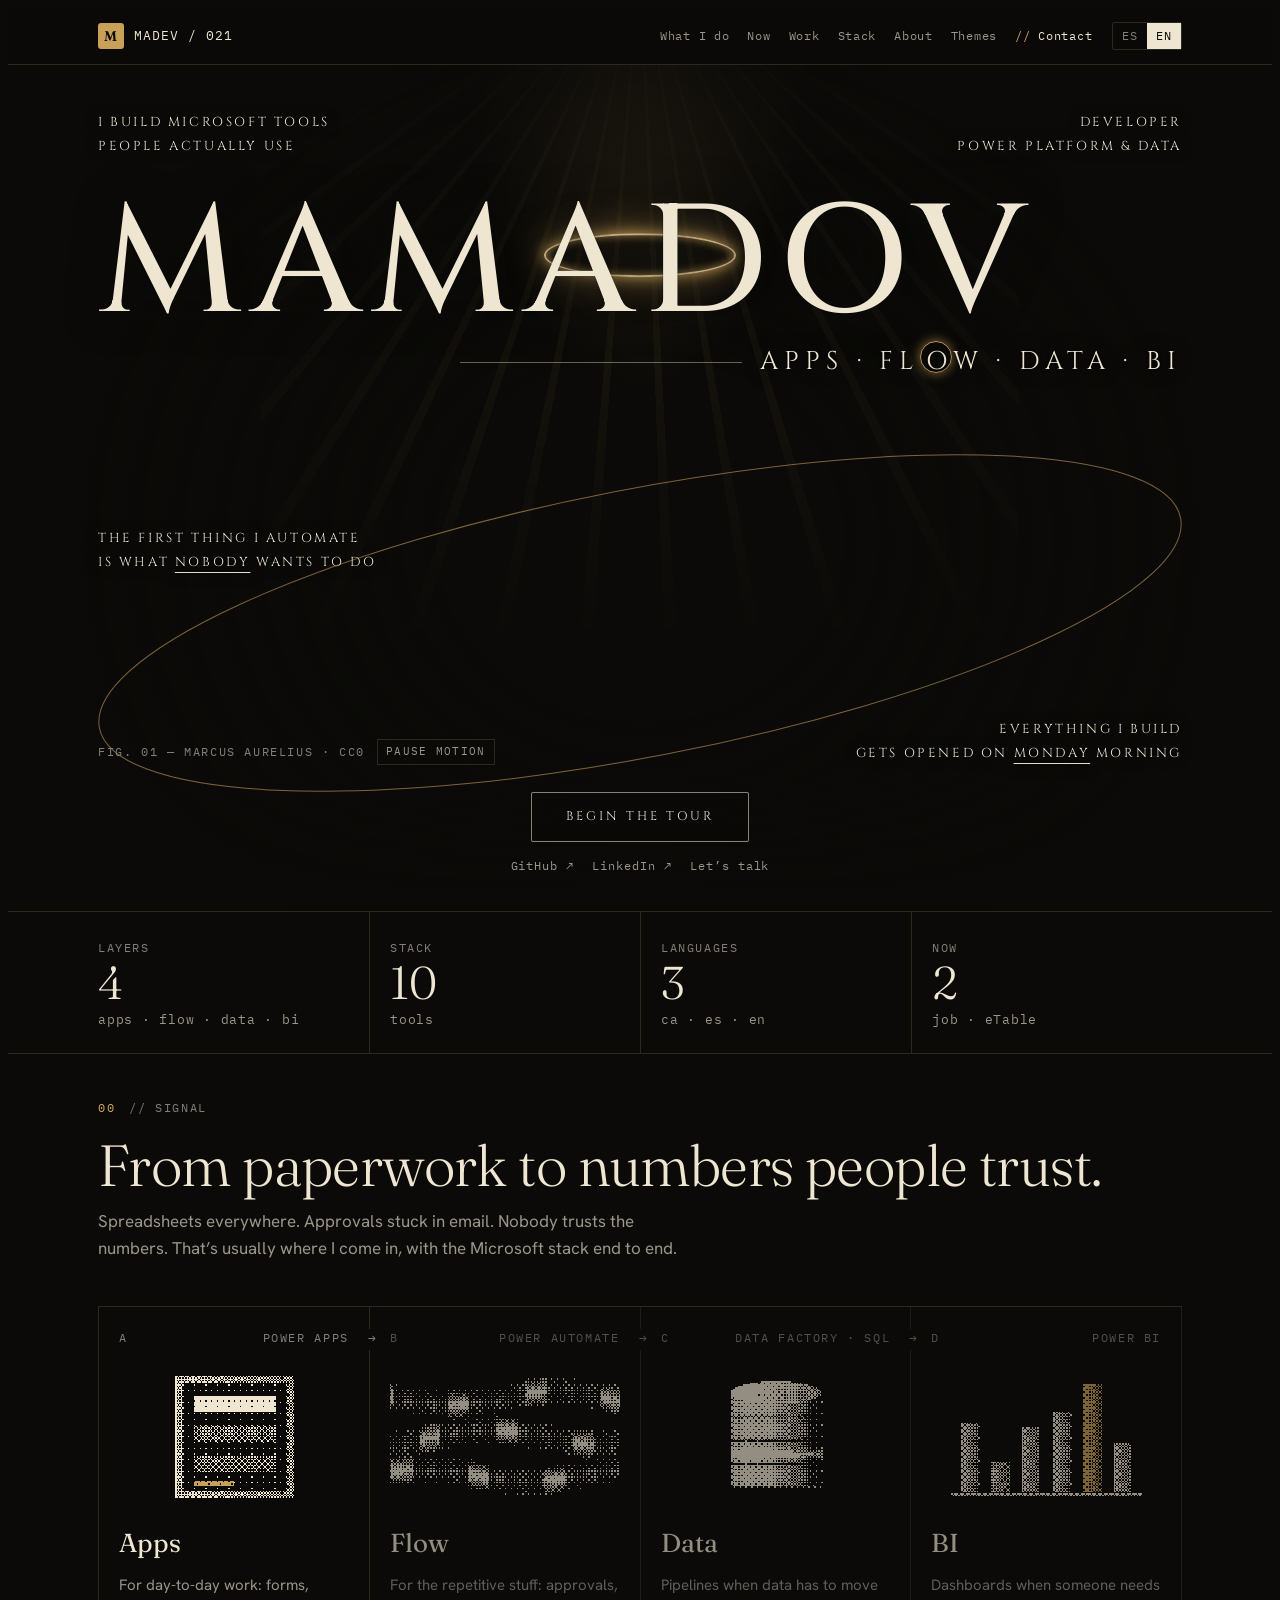
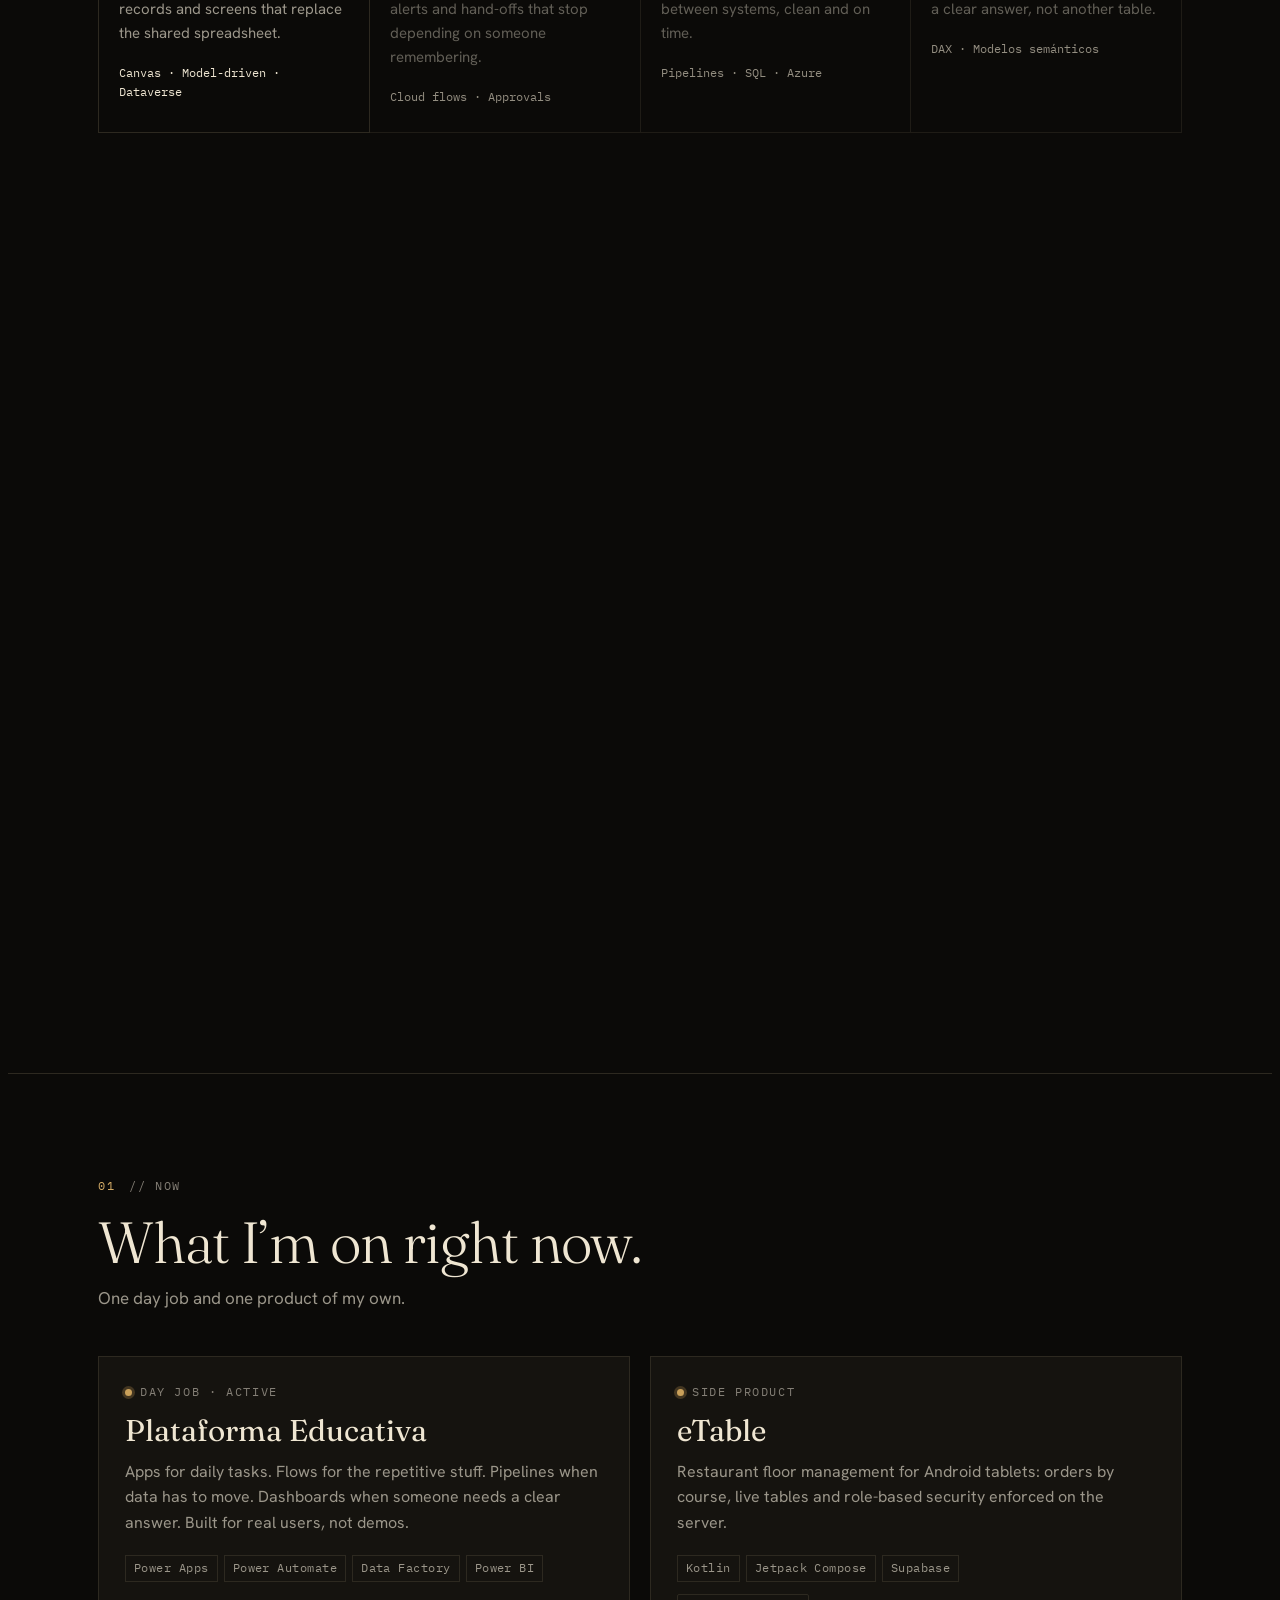
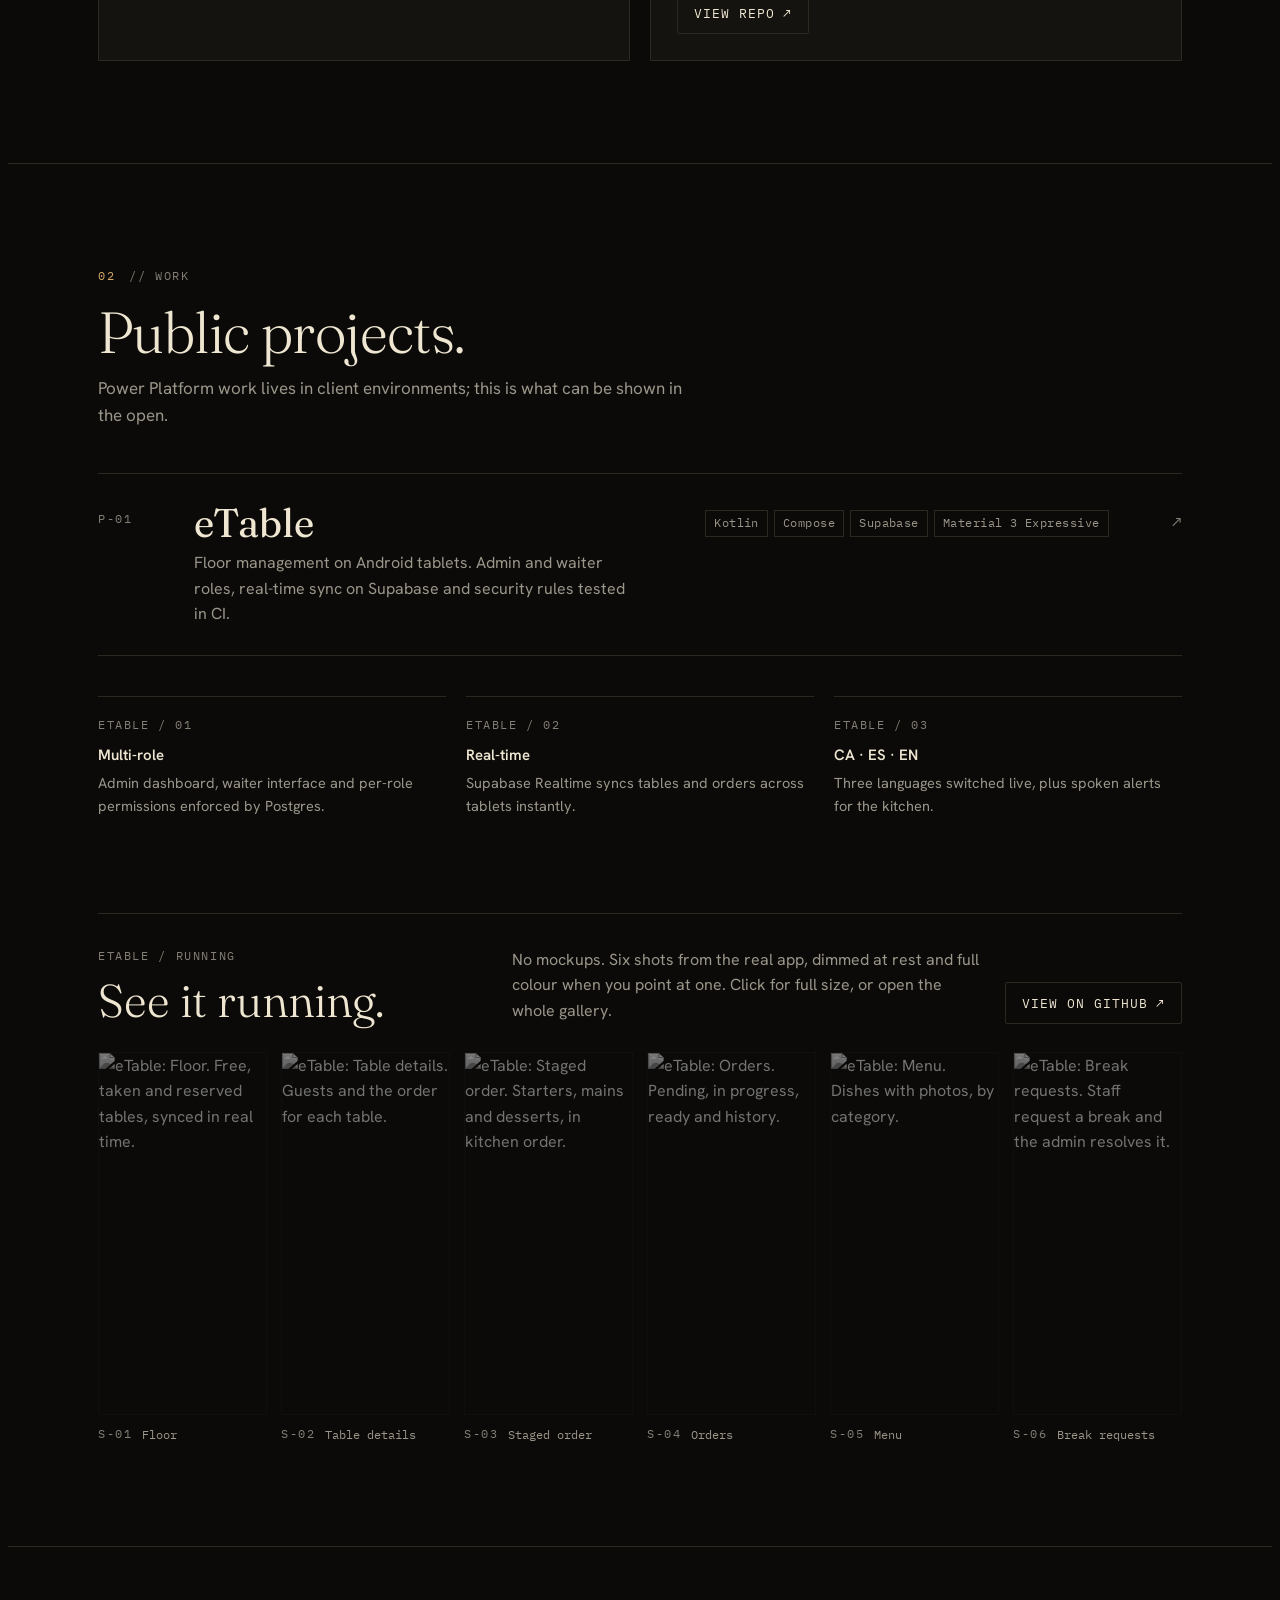
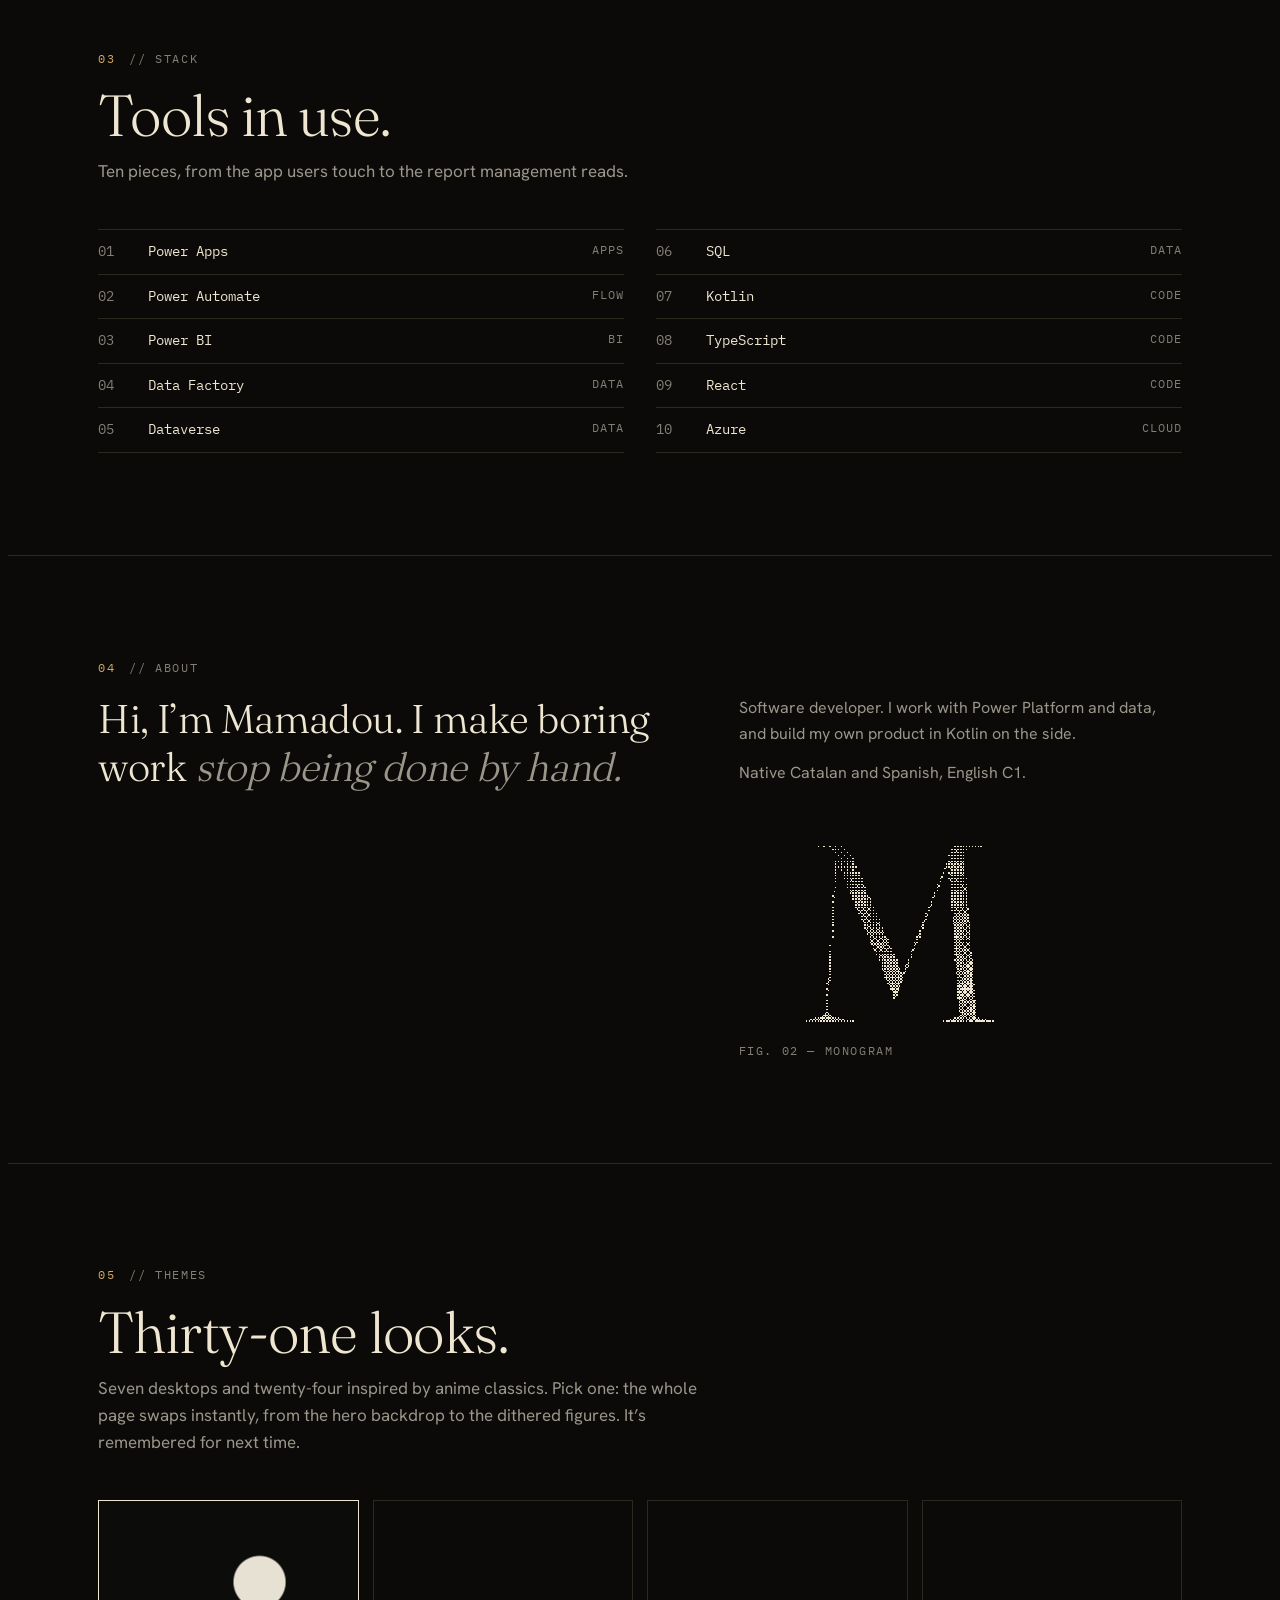
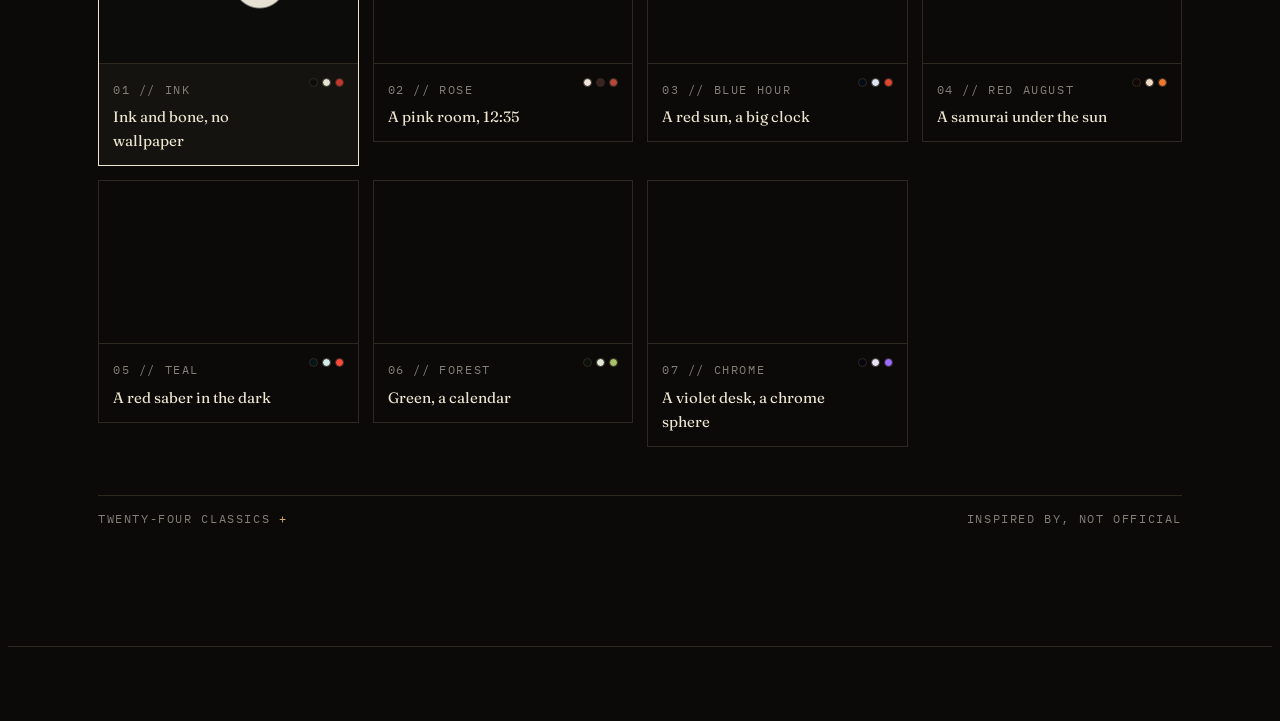
==== commit da572c6b: "feat(hero): HVMANITY x Ryoku composition A monumental hero on top of the dithered dossier: - centred" ====
--- a/index.html
+++ b/index.html
@@ -28,14 +28,15 @@
  {"@type":"SoftwareSourceCode","name":"eTable","codeRepository":"https://github.com/mad0021/etable-supabase","programmingLanguage":"Kotlin","author":{"@id":"https://mad0021.github.io/#person"}}
 ]}
 </script>
-<meta name="theme-color" content="#0c0c0b">
+<meta name="theme-color" content="#0b0a08">
 <link rel="icon" href="data:image/svg+xml,%3Csvg xmlns='http://www.w3.org/2000/svg' viewBox='0 0 32 32'%3E%3Crect width='32' height='32' rx='4' fill='%23c8372d'/%3E%3Ctext x='16' y='23' font-family='Georgia,serif' font-size='20' font-weight='600' text-anchor='middle' fill='%230c0c0b'%3EM%3C/text%3E%3C/svg%3E">
 <link rel="preconnect" href="https://fonts.googleapis.com">
 <link rel="preconnect" href="https://fonts.gstatic.com" crossorigin>
+<link rel="preload" href="assets/fonts/cinzel-latin.woff2" as="font" type="font/woff2" crossorigin>
 <link rel="preload" href="assets/fonts/fraunces-latin.woff2" as="font" type="font/woff2" crossorigin>
 <link rel="stylesheet" href="https://fonts.googleapis.com/css2?family=IBM+Plex+Mono:wght@400;500&family=Hanken+Grotesk:wght@400;500;600&display=swap">
 <link rel="stylesheet" href="https://fonts.googleapis.com/css2?family=Shippori+Mincho+B1:wght@400;600&family=Chakra+Petch:wght@300;400;600&display=swap" media="print" onload="this.media='all'">
-<link rel="stylesheet" href="css/main.css?v=09d9413e">
+<link rel="stylesheet" href="css/main.css?v=9f82d686">
 </head>
 <body>
 <a class="skip" href="#top"><span lang="es">Saltar al contenido</span><span lang="en">Skip to content</span></a>
@@ -63,28 +64,25 @@
 <main id="top">
   <section class="hero" aria-labelledby="name">
     <canvas id="wallfx" data-fig="wall" width="640" height="360" role="img" aria-label="Figura del tema"></canvas>
-    <div class="watermark" aria-hidden="true">M</div>
-    <div class="wrap">
-      <div>
-        <div class="eyebrow" data-in style="--i:0"><span class="dash"></span><span class="label"><span lang="es">Dossier del sistema</span><span lang="en">System dossier</span></span></div>
-        <h1 id="name" data-in style="--i:1" translate="no">MAMADOU<span class="vh"> Diallo Ndoye — <span lang="es">desarrollador Power Platform y datos</span><span lang="en">Power Platform &amp; data developer</span></span></h1>
-        <p class="tagline" data-in style="--i:2"><span lang="es">Construyo herramientas Microsoft que la gente usa de verdad.</span><span lang="en">I build Microsoft tools people actually use.</span></p>
-        <p class="sub" data-in style="--i:3"><span lang="es">Full-stack · Power Platform · herramientas que se abren el lunes por la mañana.</span><span lang="en">Full-stack · Power Platform · tools people open on Monday morning.</span></p>
-        <dl class="spec" data-in style="--i:4">
-          <dt class="label"><span lang="es">Rol</span><span lang="en">Role</span></dt><dd><span lang="es">Desarrollador Power Platform y datos</span><span lang="en">Power Platform &amp; data developer</span></dd>
-          <dt class="label">Stack</dt><dd>Power&nbsp;Apps&nbsp;· Automate&nbsp;· BI&nbsp;· Data&nbsp;· Kotlin&nbsp;· TS</dd>
-          <dt class="label"><span lang="es">Idiomas</span><span lang="en">Languages</span></dt><dd>CA&nbsp;· ES&nbsp;<span lang="es">nativo</span><span lang="en">native</span>&nbsp;· EN&nbsp;C1</dd>
-          <dt class="label">Handle</dt><dd>@mad0021</dd>
-        </dl>
-        <div class="ctas" data-in style="--i:5">
-          <a class="btn primary" href="#contact"><span lang="es">Hablemos</span><span lang="en">Let’s talk</span> <span aria-hidden="true">→</span></a>
-          <a class="btn" href="https://github.com/mad0021" target="_blank" rel="noopener">GitHub <span aria-hidden="true">↗</span></a>
-          <a class="btn" href="https://www.linkedin.com/in/madev021/" target="_blank" rel="noopener">LinkedIn <span aria-hidden="true">↗</span></a>
-        </div>
-      </div>
-      <figure class="art" style="margin:0">
-        <figcaption><span class="label" id="kit-cap">fig. 01</span><button type="button" class="motion label" id="motion" aria-pressed="false"><span lang="es">Pausar movimiento</span><span lang="en">Pause motion</span></button></figcaption>
-      </figure>
+    <div class="beam" aria-hidden="true"></div>
+    <div class="halo" aria-hidden="true"></div>
+    <svg class="orbit" aria-hidden="true" viewBox="0 0 1200 400" preserveAspectRatio="none"><ellipse cx="600" cy="200" rx="590" ry="190" vector-effect="non-scaling-stroke"/></svg>
+    <div class="embers" aria-hidden="true"></div>
+    <div class="wrap hv">
+      <p class="corner tl" data-in style="--i:0"><span lang="es">Construyo herramientas Microsoft<br>que la gente usa de verdad</span><span lang="en">I build Microsoft tools<br>people actually use</span></p>
+      <p class="corner tr" data-in style="--i:1"><span lang="es">Desarrollador<br>Power Platform y datos</span><span lang="en">Developer<br>Power Platform &amp; data</span></p>
+      <h1 id="name" data-in style="--i:2" translate="no"><span aria-hidden="true">MAMADOV</span><span class="vh">Mamadou Diallo Ndoye — <span lang="es">desarrollador Power Platform y datos</span><span lang="en">Power Platform &amp; data developer</span></span></h1>
+      <p class="hv-line" data-in style="--i:3"><span class="rule" aria-hidden="true"></span><span aria-hidden="true">Apps · Fl<span class="ringo">o</span>w · Data · BI</span><span class="vh">Apps, Flow, Data, BI</span></p>
+      <p class="corner ml" data-in style="--i:4"><span lang="es">Lo primero que automatizo<br>es lo que <u>nadie</u> quiere hacer</span><span lang="en">The first thing I automate<br>is what <u>nobody</u> wants to do</span></p>
+      <p class="corner br" data-in style="--i:5"><span lang="es">Todo lo que construyo<br>se abre <u>el lunes</u> por la mañana</span><span lang="en">Everything I build<br>gets opened on <u>Monday</u> morning</span></p>
+      <div class="hv-foot" data-in style="--i:6">
+        <span class="label" id="kit-cap">fig. 01</span>
+        <button type="button" class="motion" id="motion" aria-pressed="false"><span lang="es">Pausar movimiento</span><span lang="en">Pause motion</span></button>
+      </div>
+      <div class="hv-cta" data-in style="--i:7">
+        <a class="btn hv-btn" href="#signal"><span lang="es">Empezar el recorrido</span><span lang="en">Begin the tour</span></a>
+        <span class="hv-links"><a href="https://github.com/mad0021" target="_blank" rel="noopener">GitHub <span aria-hidden="true">↗</span></a><a href="https://www.linkedin.com/in/madev021/" target="_blank" rel="noopener">LinkedIn <span aria-hidden="true">↗</span></a><a href="#contact"><span lang="es">Hablemos</span><span lang="en">Let’s talk</span></a></span>
+      </div>
     </div>
   </section>
 
@@ -318,6 +316,6 @@
   </div>
 </footer>
 
-<script src="js/main.js?v=e4566b13"></script>
+<script src="js/main.js?v=cf8c279f"></script>
 </body>
 </html>
--- a/css/main.css
+++ b/css/main.css
@@ -1,20 +1,21 @@
+@font-face{font-family:"Cinzel";src:url(/assets/fonts/cinzel-latin.woff2) format("woff2");font-weight:400 600;font-style:normal;font-display:swap;unicode-range:U+0000-00FF,U+0131,U+0152-0153,U+02BB-02BC,U+02C6,U+02DA,U+02DC,U+0304,U+0308,U+0329,U+2000-206F,U+20AC,U+2122,U+2191,U+2193,U+2212,U+2215,U+FEFF,U+FFFD}
 @font-face{font-family:"Fraunces";src:url(/assets/fonts/fraunces-latin.woff2) format("woff2");font-weight:300 600;font-style:normal;font-display:swap;unicode-range:U+0000-00FF,U+0131,U+0152-0153,U+02BB-02BC,U+02C6,U+02DA,U+02DC,U+0304,U+0308,U+0329,U+2000-206F,U+20AC,U+2122,U+2191,U+2193,U+2212,U+2215,U+FEFF,U+FFFD}
 /* Layout: dark "system dossier" — single column of indexed sections, spec-sheet rows, one dithered artwork in the hero. Single dark look by design. */
 :root{
-  --ink:#0c0c0b;        /* page */
-  --slab:#141412;       /* raised panels */
-  --line:#2a2a26;       /* hairlines */
-  --bone:#e7e1d4;       /* primary text, dither light */
+  --ink:#0b0a08;        /* page */
+  --slab:#15130f;       /* raised panels */
+  --line:#2d2920;       /* hairlines */
+  --bone:#efe6d2;       /* primary text, dither light */
   --ash:#9b968a;        /* secondary text */
   --dim:#847f76;        /* labels */
-  --seal:#c8372d;       /* hanko red, used sparingly */
+  --seal:#c9a05a;       /* hanko red, used sparingly */
   --f-display:"Fraunces", "Iowan Old Style", Georgia, serif;
   --f-body:"Hanken Grotesk", "Segoe UI", system-ui, sans-serif;
   --f-mono:"IBM Plex Mono", ui-monospace, "Cascadia Mono", Consolas, monospace;
   --gutter:clamp(16px,4vw,48px);
   --max:1180px;
   color-scheme:dark;
-;--seal-text:#ce564b}
+;--seal-text:#d2aa66}
 *{box-sizing:border-box}
 html{scroll-behavior:smooth}
 @media (prefers-reduced-motion:reduce){html{scroll-behavior:auto}}
@@ -43,26 +44,11 @@
 
 /* HERO */
 .hero{position:relative;border-bottom:1px solid var(--line);overflow:hidden}
-.hero .wrap{display:grid;grid-template-columns:minmax(0,1.15fr) minmax(0,.85fr);gap:clamp(24px,4vw,56px);padding-block:clamp(48px,8vw,96px) clamp(40px,6vw,72px);align-items:center}
-.watermark{position:absolute;right:-2vw;top:50%;transform:translateY(-50%);font-family:var(--f-display);font-weight:300;font-size:clamp(220px,34vw,460px);line-height:.8;color:transparent;-webkit-text-stroke:1px var(--line);pointer-events:none;user-select:none}
-.eyebrow{display:flex;gap:14px;align-items:center;margin-bottom:22px}
-.eyebrow .dash{width:28px;height:1px;background:var(--dim)}
 h1{font-family:var(--f-display);font-weight:300;font-size:clamp(56px,11vw,138px);line-height:.88;letter-spacing:-.02em;margin:0 0 22px;font-variation-settings:"opsz" 144}
-.tagline{font-family:var(--f-display);font-weight:300;font-size:clamp(20px,2.4vw,28px);line-height:1.25;max-width:30ch;margin:0 0 6px;text-wrap:balance}
-.sub{color:var(--ash);margin:0 0 30px}
-.spec{display:grid;grid-template-columns:auto 1fr;border-top:1px solid var(--line);margin:0 0 28px}
-.spec dt,.spec dd{margin:0;padding:9px 0;border-bottom:1px solid var(--line)}
-.spec dt{padding-right:28px}
-.spec dd{font-family:var(--f-mono);font-size:13px;color:var(--bone);min-width:0}
-.ctas{display:flex;flex-wrap:wrap;gap:10px}
 .btn{display:inline-flex;align-items:center;gap:8px;font-family:var(--f-mono);font-size:12.5px;letter-spacing:.08em;text-transform:uppercase;text-decoration:none;padding:10px 16px;border:1px solid var(--line);border-radius:2px;color:var(--bone);transition:background .2s,color .2s,border-color .2s}
 .btn:hover{border-color:var(--bone)}
 .btn.primary{background:var(--bone);color:var(--ink);border-color:var(--bone)}
 .btn.primary:hover{background:transparent;color:var(--bone)}
-.art{position:relative;aspect-ratio:1/1;max-width:100%;width:100%;justify-self:end}
-.art canvas{width:100%;height:100%;display:block;image-rendering:pixelated}
-.art figcaption{position:absolute;left:0;bottom:-26px;width:100%;display:flex;justify-content:space-between}
-@media (max-width:860px){.hero .wrap{grid-template-columns:1fr}.art{justify-self:start;max-width:420px;margin-bottom:28px}}
 
 /* VITALS strip */
 .vitals{border-bottom:1px solid var(--line)}
@@ -199,9 +185,8 @@
 html[data-theme="teal"]{--ink:#071416;--slab:#0b1d1f;--line:#1c3336;--bone:#d6ebe8;--ash:#86a6a3;--dim:#6f8b89;--seal:#ff4a3d;--wall:var(--w-teal);color-scheme:dark;--seal-text:#ff4a3d}
 html[data-theme="forest"]{--ink:#0b1009;--slab:#121a0f;--line:#26331f;--bone:#e2e8d6;--ash:#9aa58a;--dim:#7c8770;--seal:#a9c26a;--wall:var(--w-forest);color-scheme:dark;--seal-text:#a9c26a}
 html[data-theme="chrome"]{--ink:#07050d;--slab:#110b1f;--line:#2a2040;--bone:#e9e4f5;--ash:#a39bbb;--dim:#817899;--seal:#9d6bff;--wall:var(--w-chrome);color-scheme:dark;--seal-text:#9d6bff}
-.hero{--fade:calc(50vw - min(50vw,590px) + 700px)}
-.hero::after{content:"";position:absolute;inset:0;background:linear-gradient(90deg,var(--ink) 0 var(--fade),color-mix(in srgb,var(--ink) 55%,transparent) calc(var(--fade) + 6vw),transparent calc(var(--fade) + 20vw)),linear-gradient(0deg,var(--ink),transparent 22%);pointer-events:none}
-#wallfx{z-index:1}.hero::after{z-index:1}.hero .watermark{z-index:0}.hero .wrap{position:relative;z-index:2}
+.hero::after{content:"";position:absolute;inset:0;background:radial-gradient(ellipse 46% 62% at 50% 56%,transparent 35%,color-mix(in srgb,var(--ink) 62%,transparent) 72%,var(--ink) 100%),linear-gradient(0deg,var(--ink),transparent 16%);pointer-events:none}
+#wallfx{z-index:0}.hero::after{z-index:1}.hero .wrap{position:relative;z-index:3}
 .themes{list-style:none;margin:0;padding:0;display:grid;grid-template-columns:repeat(auto-fill,minmax(min(100%,250px),1fr));gap:14px}
 .theme{all:unset;box-sizing:border-box;display:block;width:100%;cursor:pointer;border:1px solid var(--line);background:var(--ink);transition:border-color 90ms,background-color 90ms}
 .theme:hover{border-color:var(--ash)}
@@ -229,9 +214,8 @@
 html[data-theme="kimetsu"]{--ink:#0c0806;--slab:#17100c;--line:#3a2519;--bone:#f6e7d6;--ash:#b89e8a;--dim:#907b6a;--seal:#ff5a1f;--alt:#3aa673;color-scheme:dark;--seal-text:#ff5a1f}
 html[data-theme="deathnote"]{--ink:#060606;--slab:#101010;--line:#272727;--bone:#eceae6;--ash:#9a9690;--dim:#817d78;--seal:#c8101e;color-scheme:dark;--seal-text:#d14952}
 html[data-theme="steins"]{--ink:#0b0805;--slab:#16100a;--line:#33261a;--bone:#f3e3cd;--ash:#b39c80;--dim:#8e7c66;--seal:#ff8a2a;color-scheme:dark;--seal-text:#ff8a2a}
-#wallfx{position:absolute;inset:0;width:100%;height:100%;object-fit:cover;object-position:right center;image-rendering:pixelated;pointer-events:none}
-.art .ring{position:absolute;inset:4%;border:1px solid color-mix(in srgb,var(--bone) 32%,transparent);border-radius:50%}
-@media (max-width:860px){.hero::after{background:linear-gradient(0deg,var(--ink) 8%,color-mix(in srgb,var(--ink) 72%,transparent))}#wallfx{opacity:.38}.art{aspect-ratio:auto;height:0;margin:0}.art .ring{display:none}.art figcaption{position:static;margin-top:8px}}
+#wallfx{position:absolute;inset:0;width:100%;height:100%;object-fit:cover;object-position:center bottom;image-rendering:pixelated;pointer-events:none}
+@media (max-width:860px){.hero::after{background:linear-gradient(0deg,var(--ink) 6%,color-mix(in srgb,var(--ink) 58%,transparent) 60%,color-mix(in srgb,var(--ink) 30%,transparent))}#wallfx{opacity:.55}}
 .theme canvas.sw{width:100%;height:auto;image-rendering:pixelated}
 .themes-sub{display:flex;justify-content:space-between;gap:12px;margin:48px 0 16px;padding-top:14px;border-top:1px solid var(--line)}
 
@@ -243,7 +227,6 @@
 html[data-font="tech"] h1{font-weight:300;letter-spacing:.02em}
 html[data-font] h1{font-size:clamp(44px,7.8vw,100px)}
 .seal.k{font-family:var(--f-kanji);font-weight:600;font-size:15px}
-.watermark.k{font-family:var(--f-kanji);font-weight:400;right:0;font-size:clamp(200px,30vw,420px)}
 .idx .mk{margin-left:auto;font-family:var(--f-kanji);font-size:22px;line-height:1;color:var(--seal-text);letter-spacing:0;text-transform:none}
 .idx .mk:empty{display:none}
 .kit{color:var(--ash)}
@@ -265,7 +248,6 @@
 @media (prefers-reduced-motion:no-preference){
   /* hero: staggered entrance on load */
   .js .hero [data-in]{opacity:0;transform:translateY(12px);animation:rise .55s var(--ease-out) forwards;animation-delay:calc(var(--i,0) * 50ms + 40ms)}
-  .js .art{opacity:0;animation:fade .6s var(--ease-out) .2s forwards}
   @keyframes rise{to{opacity:1;transform:none;filter:none}}
   @keyframes fade{to{opacity:1}}
   /* sections: reveal once when they first enter the viewport */
@@ -311,7 +293,6 @@
 .vh{position:absolute;width:1px;height:1px;overflow:hidden;clip-path:inset(50%);white-space:nowrap}
 .email a.mail{text-decoration:none;color:inherit}
 .email a.mail:hover code,.email a.mail:focus-visible code{border-color:var(--bone)}
-.art figcaption .label{background:var(--ink);padding:2px 6px}
 .nav nav a[aria-current]{color:var(--bone)}
 .nav nav a[aria-current]::before{content:"// "/"";color:var(--seal-text)}
 .more-themes>summary{cursor:pointer;list-style:none;display:flex}
@@ -338,10 +319,60 @@
 .nav{top:0;padding-top:env(safe-area-inset-top,0px)}
 #viewer{overscroll-behavior:contain}
 .js #themes:not(.near) .sw{background-image:none!important}
-.art figcaption{align-items:center}
-.motion{all:unset;cursor:pointer;color:var(--dim);border:1px solid var(--line);padding:3px 8px;font-family:var(--f-mono);font-size:11px;letter-spacing:.12em;text-transform:uppercase;white-space:nowrap;flex:none}
-.art figcaption{flex-wrap:wrap;gap:8px 12px}
+.motion{all:unset;cursor:pointer;color:var(--ash);background:var(--ink);border:1px solid var(--line);padding:3px 8px;font-family:var(--f-mono);font-size:11px;letter-spacing:.12em;text-transform:uppercase;white-space:nowrap;flex:none}
 .motion:hover,.motion:focus-visible{color:var(--bone);border-color:var(--bone)}
 .motion:focus-visible{outline:1px solid var(--bone);outline-offset:2px}
 .motion[aria-pressed="true"]{color:var(--ink);background:var(--bone);border-color:var(--bone)}
 @media (pointer:coarse){.motion{min-height:44px;display:inline-flex;align-items:center;box-sizing:border-box}}
+
+/* HERO — HVMANITY composition on the Ryoku dossier: centred dithered figure, light from above, halo, orbit, embers */
+:root{--f-hero:"Cinzel","Trajan Pro",Georgia,serif}
+html[data-font]{--f-hero:var(--f-display)}
+.hero{min-height:clamp(620px,94svh,960px)}
+.hv{min-height:inherit;display:grid;grid-template-columns:1fr 1fr;grid-template-rows:auto auto auto 1fr auto auto;column-gap:24px;padding-block:clamp(26px,5vh,52px) clamp(22px,4vh,40px)}
+.corner{margin:0;text-shadow:0 0 14px var(--ink),0 0 3px var(--ink);font-family:var(--f-hero);font-size:13px;letter-spacing:.2em;text-transform:uppercase;line-height:1.85;color:var(--bone)}
+html[data-font] .corner{font-family:var(--f-mono);font-size:11.5px}
+.corner u{text-decoration-thickness:1px;text-underline-offset:.45em}
+.corner.tl{grid-area:1/1}
+.corner.tr{grid-area:1/2;justify-self:end;text-align:right}
+.hero h1{grid-column:1/-1;grid-row:2;font-family:var(--f-hero);font-weight:500;font-variation-settings:normal;font-size:clamp(52px,12vw,176px);letter-spacing:.06em;line-height:.92;margin:clamp(14px,4vh,40px) 0 0;color:var(--bone);text-shadow:0 0 42px color-mix(in srgb,var(--ink) 85%,transparent),0 0 2px color-mix(in srgb,var(--ink) 60%,transparent)}
+html[data-font] .hero h1{font-weight:400;letter-spacing:.02em}
+.hv-line{grid-column:1/-1;grid-row:3;justify-self:end;display:flex;align-items:center;gap:18px;margin:6px 0 0;text-shadow:0 0 18px var(--ink),0 0 4px var(--ink);font-family:var(--f-hero);font-size:clamp(15px,2vw,26px);letter-spacing:.24em;text-transform:uppercase;color:var(--bone)}
+.hv-line .rule{width:clamp(80px,22vw,380px);height:1px;background:color-mix(in srgb,var(--bone) 40%,transparent)}
+.ringo{display:inline-grid;place-items:center;width:1.25em;height:1.25em;border:1px solid var(--seal);border-radius:50%;box-shadow:0 0 12px color-mix(in srgb,var(--seal) 70%,transparent);margin-inline:.04em;letter-spacing:0}
+.corner.ml{grid-column:1;grid-row:4;align-self:center}
+.corner.br{grid-column:2;grid-row:5;justify-self:end;text-align:right;align-self:end}
+.hv-foot{grid-column:1;grid-row:5;align-self:end;display:flex;flex-wrap:wrap;align-items:center;gap:8px 12px}
+.hv-cta{grid-column:1/-1;grid-row:6;justify-self:center;display:flex;flex-direction:column;align-items:center;gap:14px;margin-top:clamp(18px,3vh,30px)}
+.hv-btn{font-family:var(--f-hero);letter-spacing:.24em;padding:14px 34px;border-color:color-mix(in srgb,var(--bone) 55%,transparent);background:color-mix(in srgb,var(--ink) 45%,transparent);backdrop-filter:blur(2px)}
+html[data-font] .hv-btn{font-family:var(--f-mono)}
+.hv-btn:hover{border-color:var(--seal);color:var(--bone)}
+.hv-links{display:flex;gap:18px;font-family:var(--f-mono);font-size:12px;letter-spacing:.08em}
+.hv-links a{color:var(--ash);text-decoration:none}
+.hv-links a:hover,.hv-links a:focus-visible{color:var(--bone)}
+.beam{position:absolute;inset:-8% 20% 25%;z-index:1;pointer-events:none;mix-blend-mode:screen;
+  background:radial-gradient(ellipse 32% 78% at 50% 0%,color-mix(in srgb,var(--seal) 34%,transparent),transparent 72%),
+             repeating-conic-gradient(from 160deg at 50% -6%,transparent 0deg 3deg,color-mix(in srgb,var(--seal) 10%,transparent) 3deg 4deg,transparent 4deg 7deg);
+  -webkit-mask:linear-gradient(180deg,#000 10%,transparent 92%);mask:linear-gradient(180deg,#000 10%,transparent 92%)}
+.halo{position:absolute;left:50%;top:var(--halo-y,22.5%);width:clamp(130px,15vw,250px);aspect-ratio:4.4/1;transform:translate(-50%,-50%);border-radius:50%;z-index:2;pointer-events:none;
+  border:2px solid color-mix(in srgb,var(--seal) 70%,#fff);box-shadow:0 0 14px var(--seal),0 0 38px color-mix(in srgb,var(--seal) 55%,transparent),inset 0 0 10px color-mix(in srgb,var(--seal) 80%,transparent)}
+html[data-theme] .halo{display:none}
+.orbit{position:absolute;left:50%;top:66%;width:min(92vw,1120px);height:clamp(150px,22vw,300px);transform:translate(-50%,-50%) rotate(-11deg);z-index:2;pointer-events:none;overflow:visible}
+.orbit ellipse{fill:none;stroke:color-mix(in srgb,var(--seal) 60%,transparent);stroke-width:1}
+.embers{position:absolute;inset:0;z-index:2;pointer-events:none;overflow:hidden}
+.embers i{position:absolute;bottom:-4%;width:var(--s,3px);height:var(--s,3px);border-radius:50%;background:color-mix(in srgb,var(--seal) 75%,#fff);box-shadow:0 0 8px var(--seal),0 0 2px #fff;opacity:0}
+@media (prefers-reduced-motion:no-preference){.embers i{animation:ember var(--d,10s) linear var(--delay,0s) infinite}}
+@keyframes ember{0%{opacity:0;transform:translate3d(0,0,0)}12%{opacity:var(--o,.85)}70%{opacity:calc(var(--o,.85) * .6)}100%{opacity:0;transform:translate3d(var(--dx,20px),-78vh,0)}}
+.still .embers i{animation-play-state:paused}
+@media (max-width:860px){
+  .hv{grid-template-columns:1fr;grid-template-rows:none;row-gap:14px}
+  .corner.tl,.corner.tr,.corner.ml,.corner.br,.hero h1,.hv-line,.hv-foot,.hv-cta{grid-area:auto;justify-self:start;text-align:left}
+  .hv-line{justify-self:end}
+  .corner{font-size:11.5px;letter-spacing:.16em}
+  .hv-cta{justify-self:stretch;align-items:flex-start}
+  .halo{display:none}
+  .hv-line{font-size:13px;letter-spacing:.18em;white-space:nowrap;gap:10px}
+  .hv-line .rule{width:28px}
+  .orbit{opacity:.5;top:58%}
+}
+html[data-theme="rose"] #wallfx{opacity:.42}
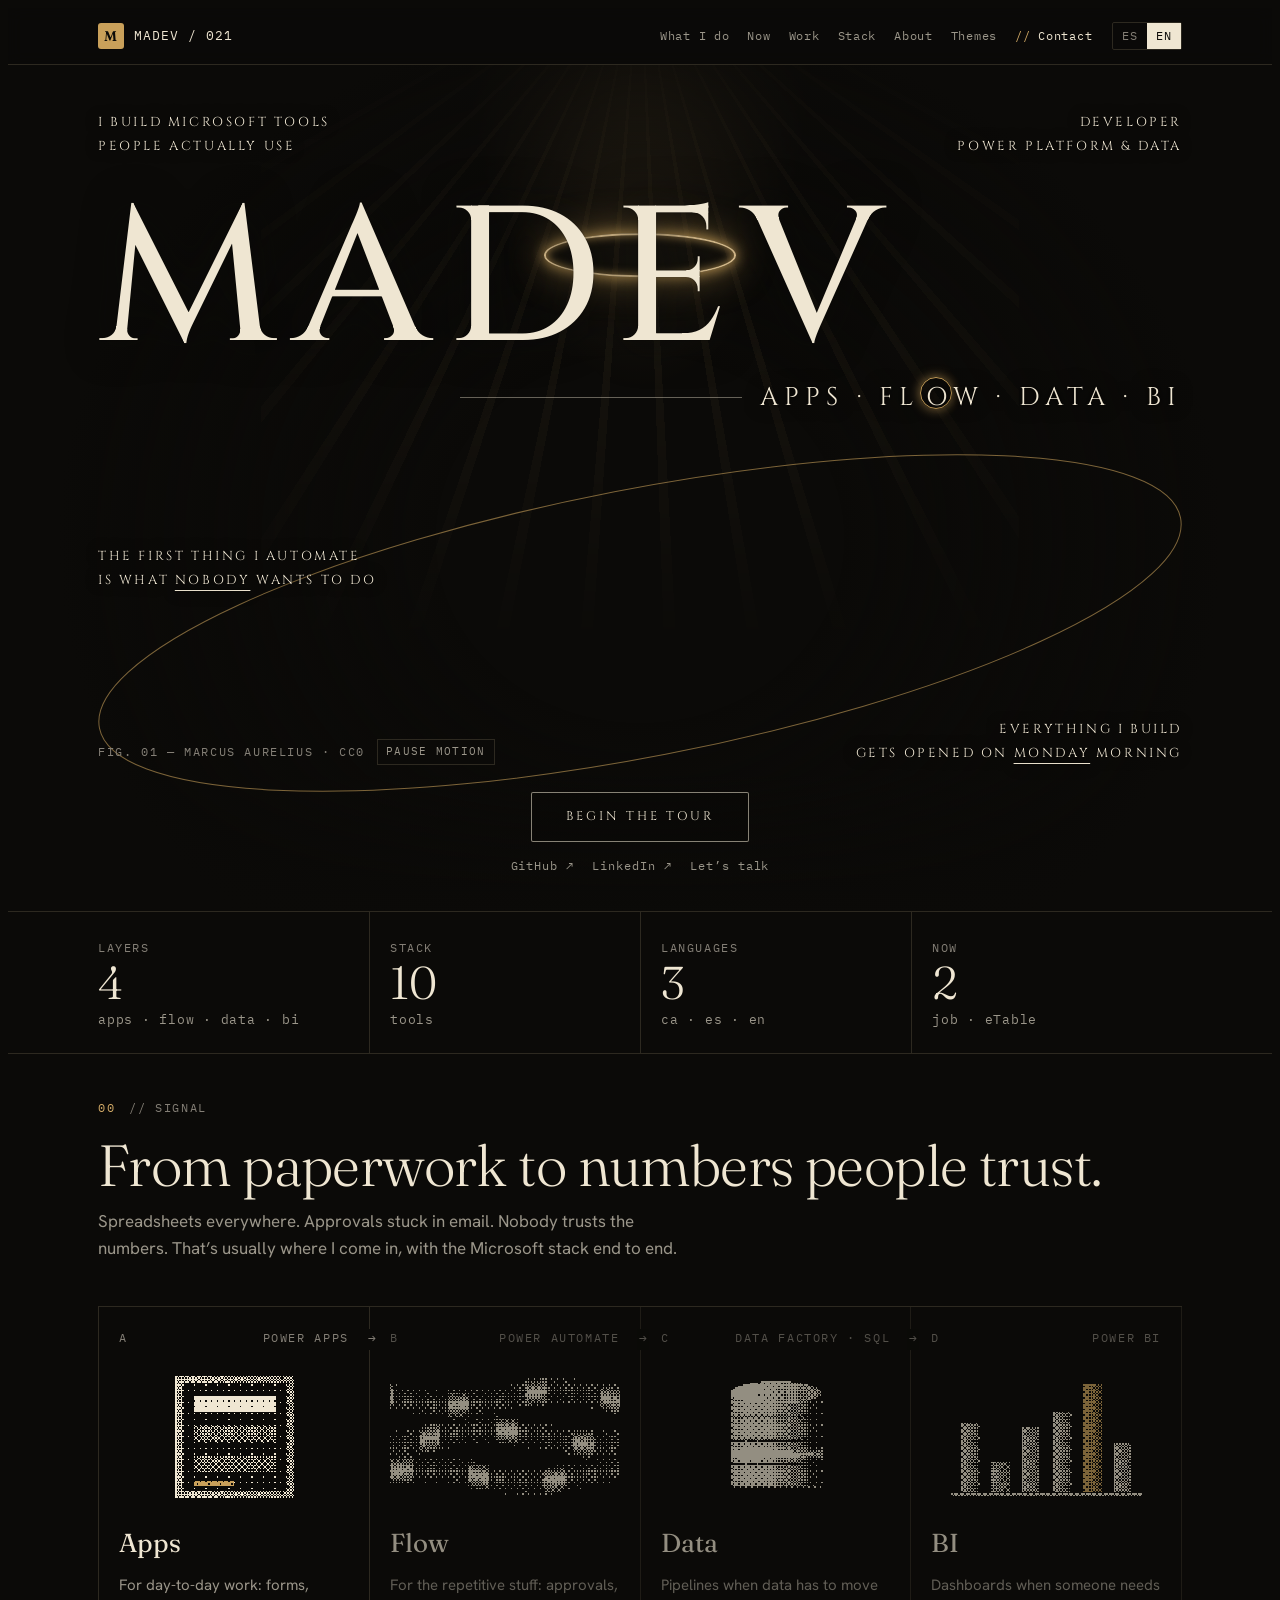
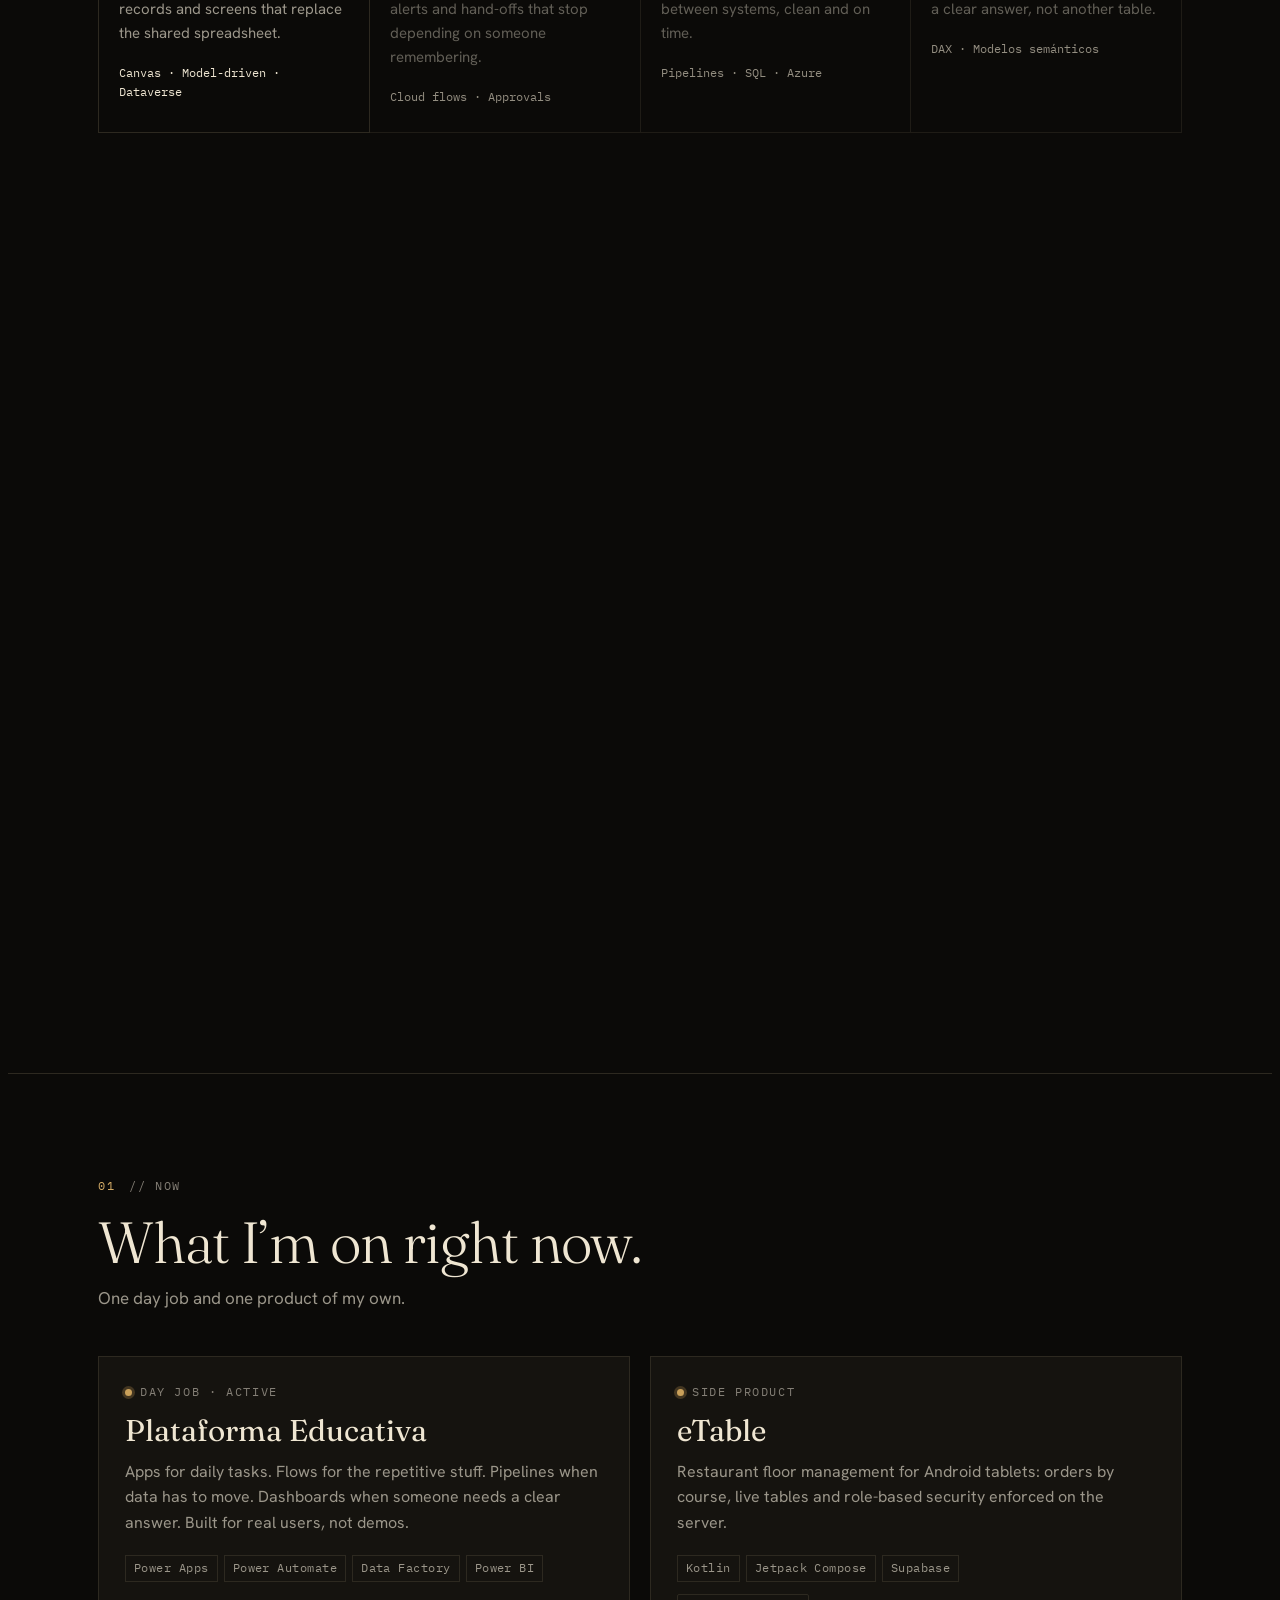
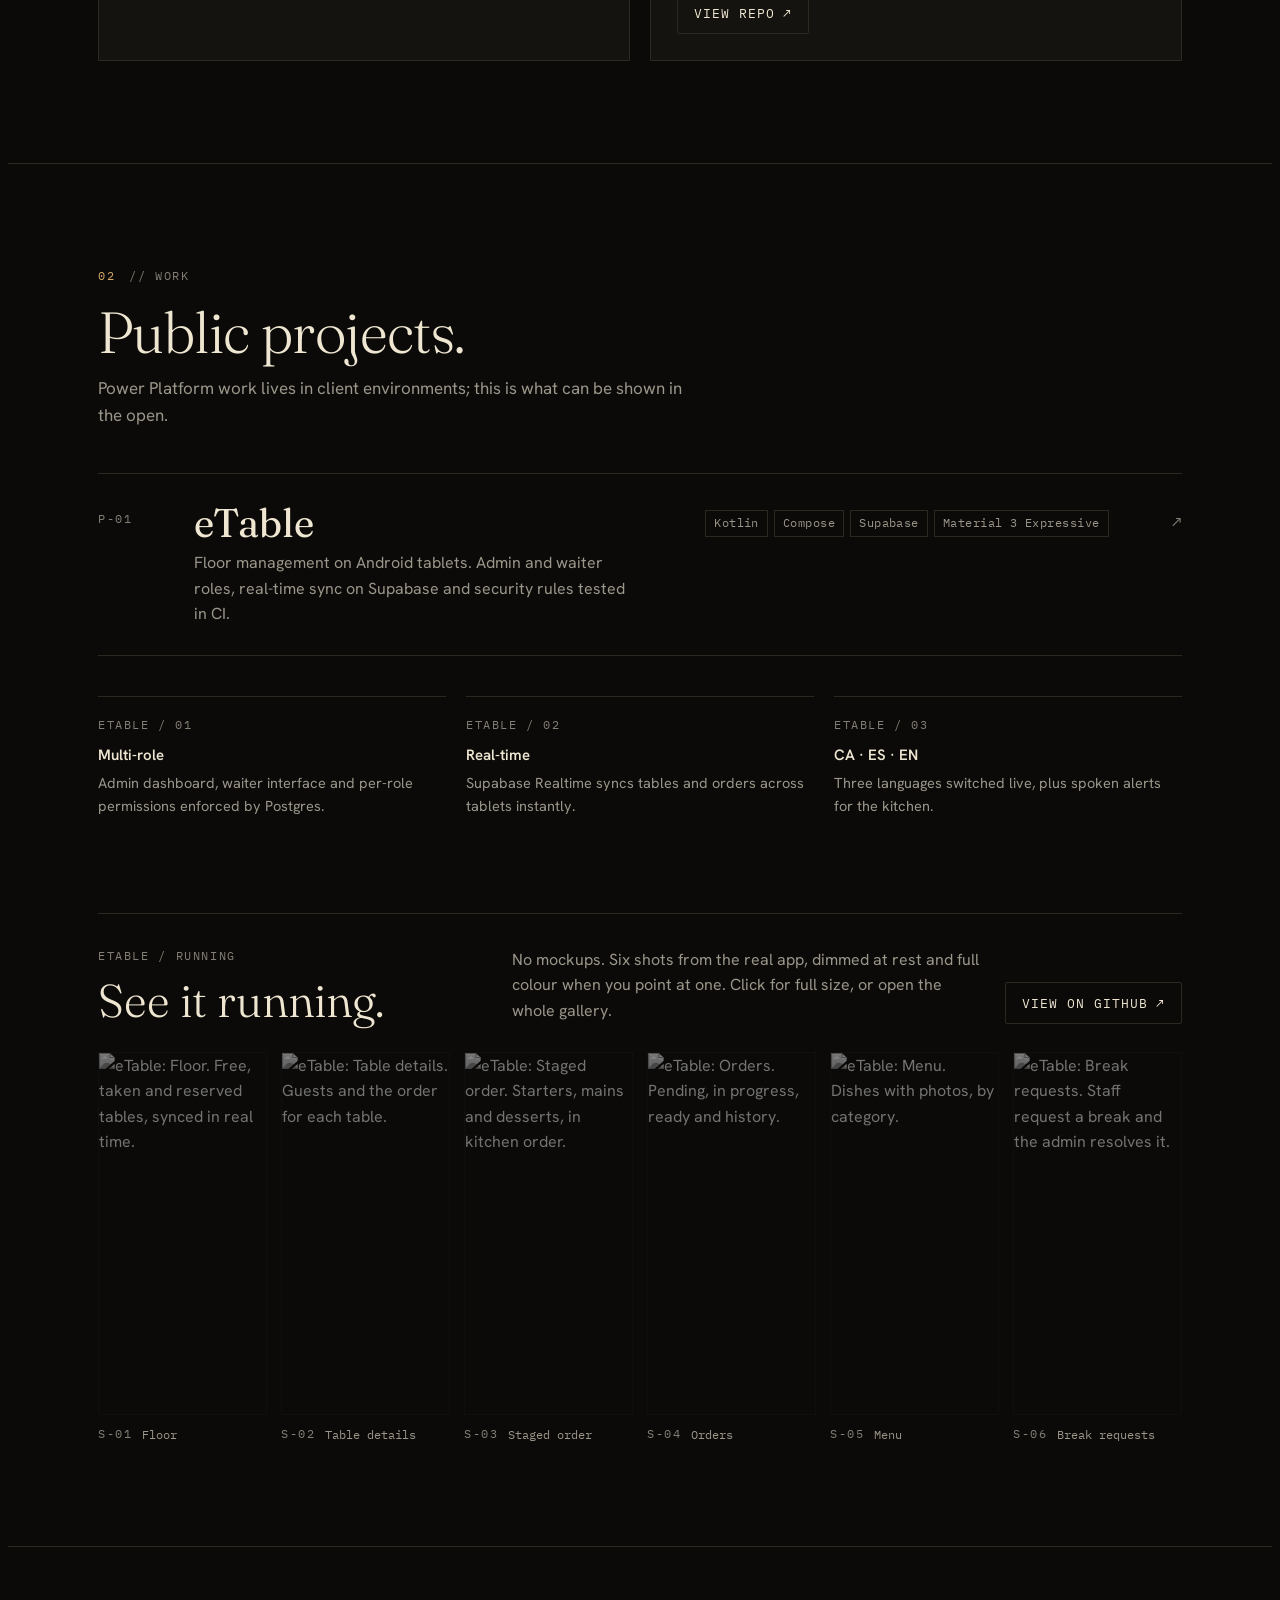
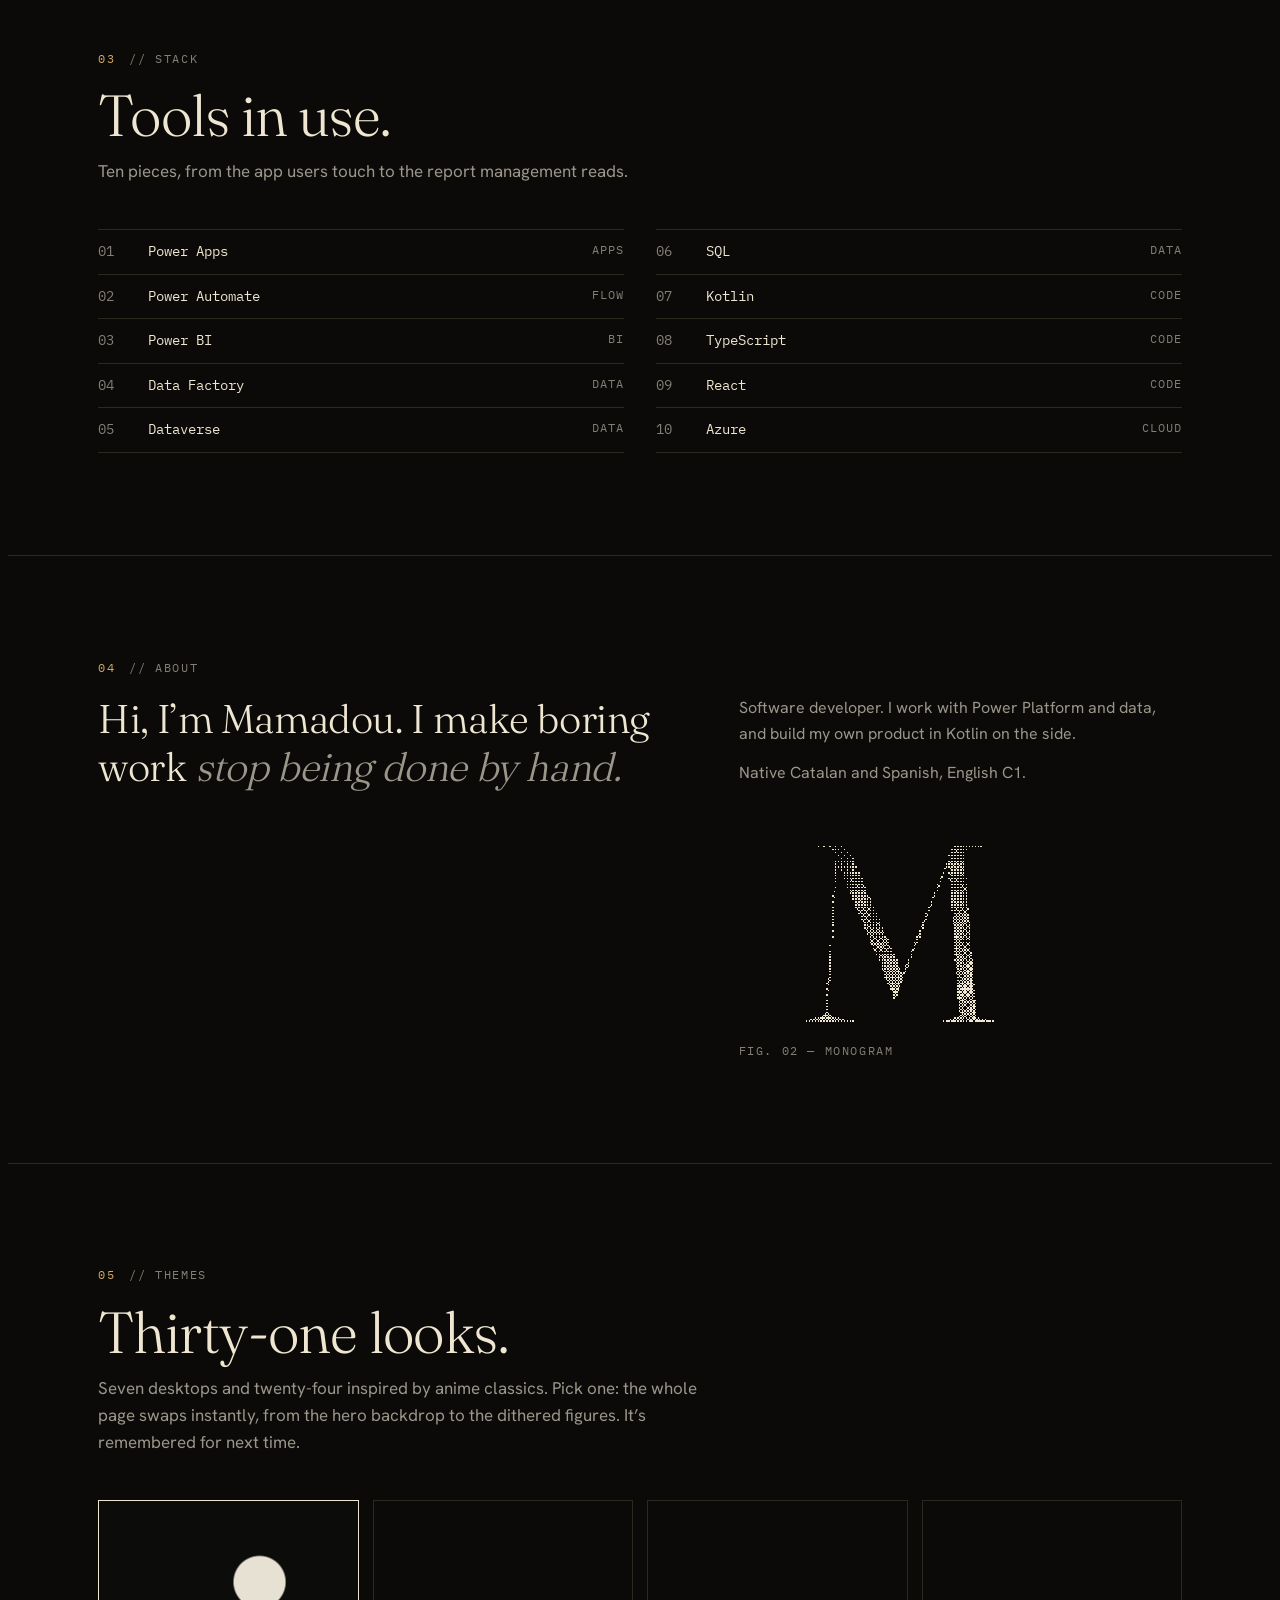
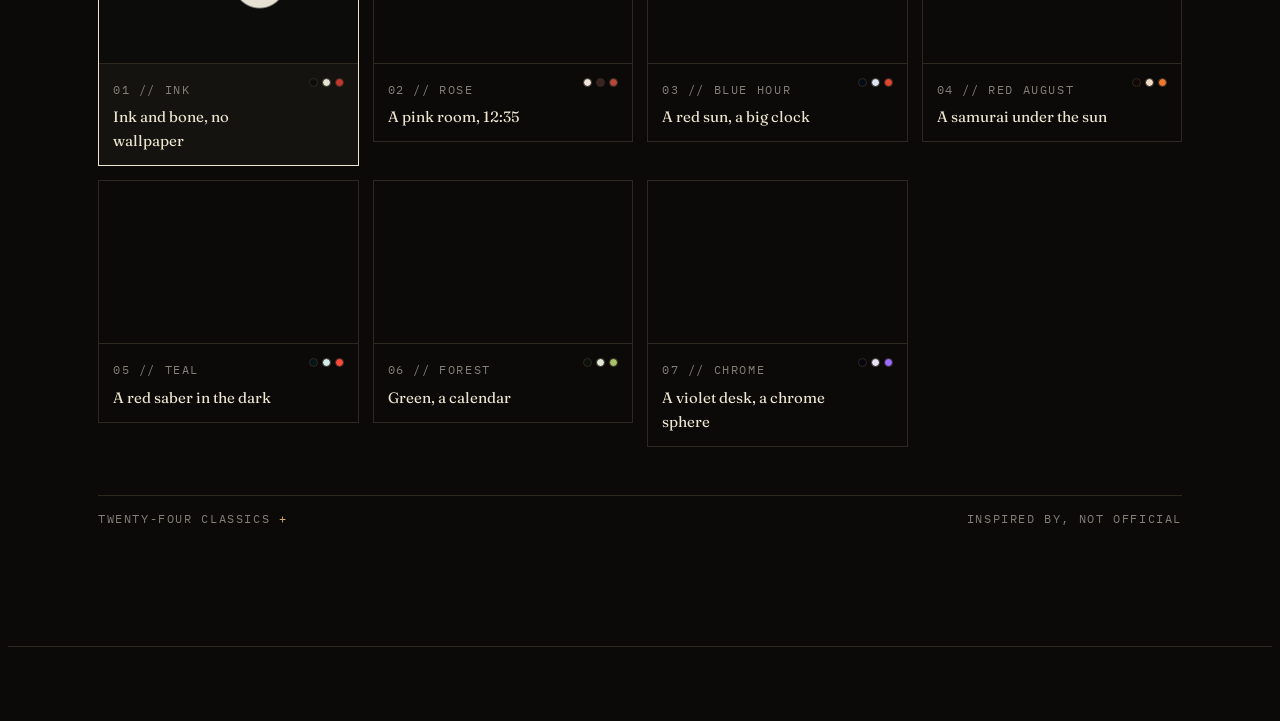
==== commit 6a8d9c98: "feat(hero): show MADEV instead of MAMADOV Larger Cinzel size so the shorter name fills the line; og " ====
--- a/index.html
+++ b/index.html
@@ -36,7 +36,7 @@
 <link rel="preload" href="assets/fonts/fraunces-latin.woff2" as="font" type="font/woff2" crossorigin>
 <link rel="stylesheet" href="https://fonts.googleapis.com/css2?family=IBM+Plex+Mono:wght@400;500&family=Hanken+Grotesk:wght@400;500;600&display=swap">
 <link rel="stylesheet" href="https://fonts.googleapis.com/css2?family=Shippori+Mincho+B1:wght@400;600&family=Chakra+Petch:wght@300;400;600&display=swap" media="print" onload="this.media='all'">
-<link rel="stylesheet" href="css/main.css?v=9f82d686">
+<link rel="stylesheet" href="css/main.css?v=da0c9e70">
 </head>
 <body>
 <a class="skip" href="#top"><span lang="es">Saltar al contenido</span><span lang="en">Skip to content</span></a>
@@ -71,7 +71,7 @@
     <div class="wrap hv">
       <p class="corner tl" data-in style="--i:0"><span lang="es">Construyo herramientas Microsoft<br>que la gente usa de verdad</span><span lang="en">I build Microsoft tools<br>people actually use</span></p>
       <p class="corner tr" data-in style="--i:1"><span lang="es">Desarrollador<br>Power Platform y datos</span><span lang="en">Developer<br>Power Platform &amp; data</span></p>
-      <h1 id="name" data-in style="--i:2" translate="no"><span aria-hidden="true">MAMADOV</span><span class="vh">Mamadou Diallo Ndoye — <span lang="es">desarrollador Power Platform y datos</span><span lang="en">Power Platform &amp; data developer</span></span></h1>
+      <h1 id="name" data-in style="--i:2" translate="no"><span aria-hidden="true">MADEV</span><span class="vh">Mamadou Diallo Ndoye — <span lang="es">desarrollador Power Platform y datos</span><span lang="en">Power Platform &amp; data developer</span></span></h1>
       <p class="hv-line" data-in style="--i:3"><span class="rule" aria-hidden="true"></span><span aria-hidden="true">Apps · Fl<span class="ringo">o</span>w · Data · BI</span><span class="vh">Apps, Flow, Data, BI</span></p>
       <p class="corner ml" data-in style="--i:4"><span lang="es">Lo primero que automatizo<br>es lo que <u>nadie</u> quiere hacer</span><span lang="en">The first thing I automate<br>is what <u>nobody</u> wants to do</span></p>
       <p class="corner br" data-in style="--i:5"><span lang="es">Todo lo que construyo<br>se abre <u>el lunes</u> por la mañana</span><span lang="en">Everything I build<br>gets opened on <u>Monday</u> morning</span></p>
--- a/css/main.css
+++ b/css/main.css
@@ -335,7 +335,7 @@
 .corner u{text-decoration-thickness:1px;text-underline-offset:.45em}
 .corner.tl{grid-area:1/1}
 .corner.tr{grid-area:1/2;justify-self:end;text-align:right}
-.hero h1{grid-column:1/-1;grid-row:2;font-family:var(--f-hero);font-weight:500;font-variation-settings:normal;font-size:clamp(52px,12vw,176px);letter-spacing:.06em;line-height:.92;margin:clamp(14px,4vh,40px) 0 0;color:var(--bone);text-shadow:0 0 42px color-mix(in srgb,var(--ink) 85%,transparent),0 0 2px color-mix(in srgb,var(--ink) 60%,transparent)}
+.hero h1{grid-column:1/-1;grid-row:2;font-family:var(--f-hero);font-weight:500;font-variation-settings:normal;font-size:clamp(64px,15vw,216px);letter-spacing:.08em;line-height:.92;margin:clamp(14px,4vh,40px) 0 0;color:var(--bone);text-shadow:0 0 42px color-mix(in srgb,var(--ink) 85%,transparent),0 0 2px color-mix(in srgb,var(--ink) 60%,transparent)}
 html[data-font] .hero h1{font-weight:400;letter-spacing:.02em}
 .hv-line{grid-column:1/-1;grid-row:3;justify-self:end;display:flex;align-items:center;gap:18px;margin:6px 0 0;text-shadow:0 0 18px var(--ink),0 0 4px var(--ink);font-family:var(--f-hero);font-size:clamp(15px,2vw,26px);letter-spacing:.24em;text-transform:uppercase;color:var(--bone)}
 .hv-line .rule{width:clamp(80px,22vw,380px);height:1px;background:color-mix(in srgb,var(--bone) 40%,transparent)}
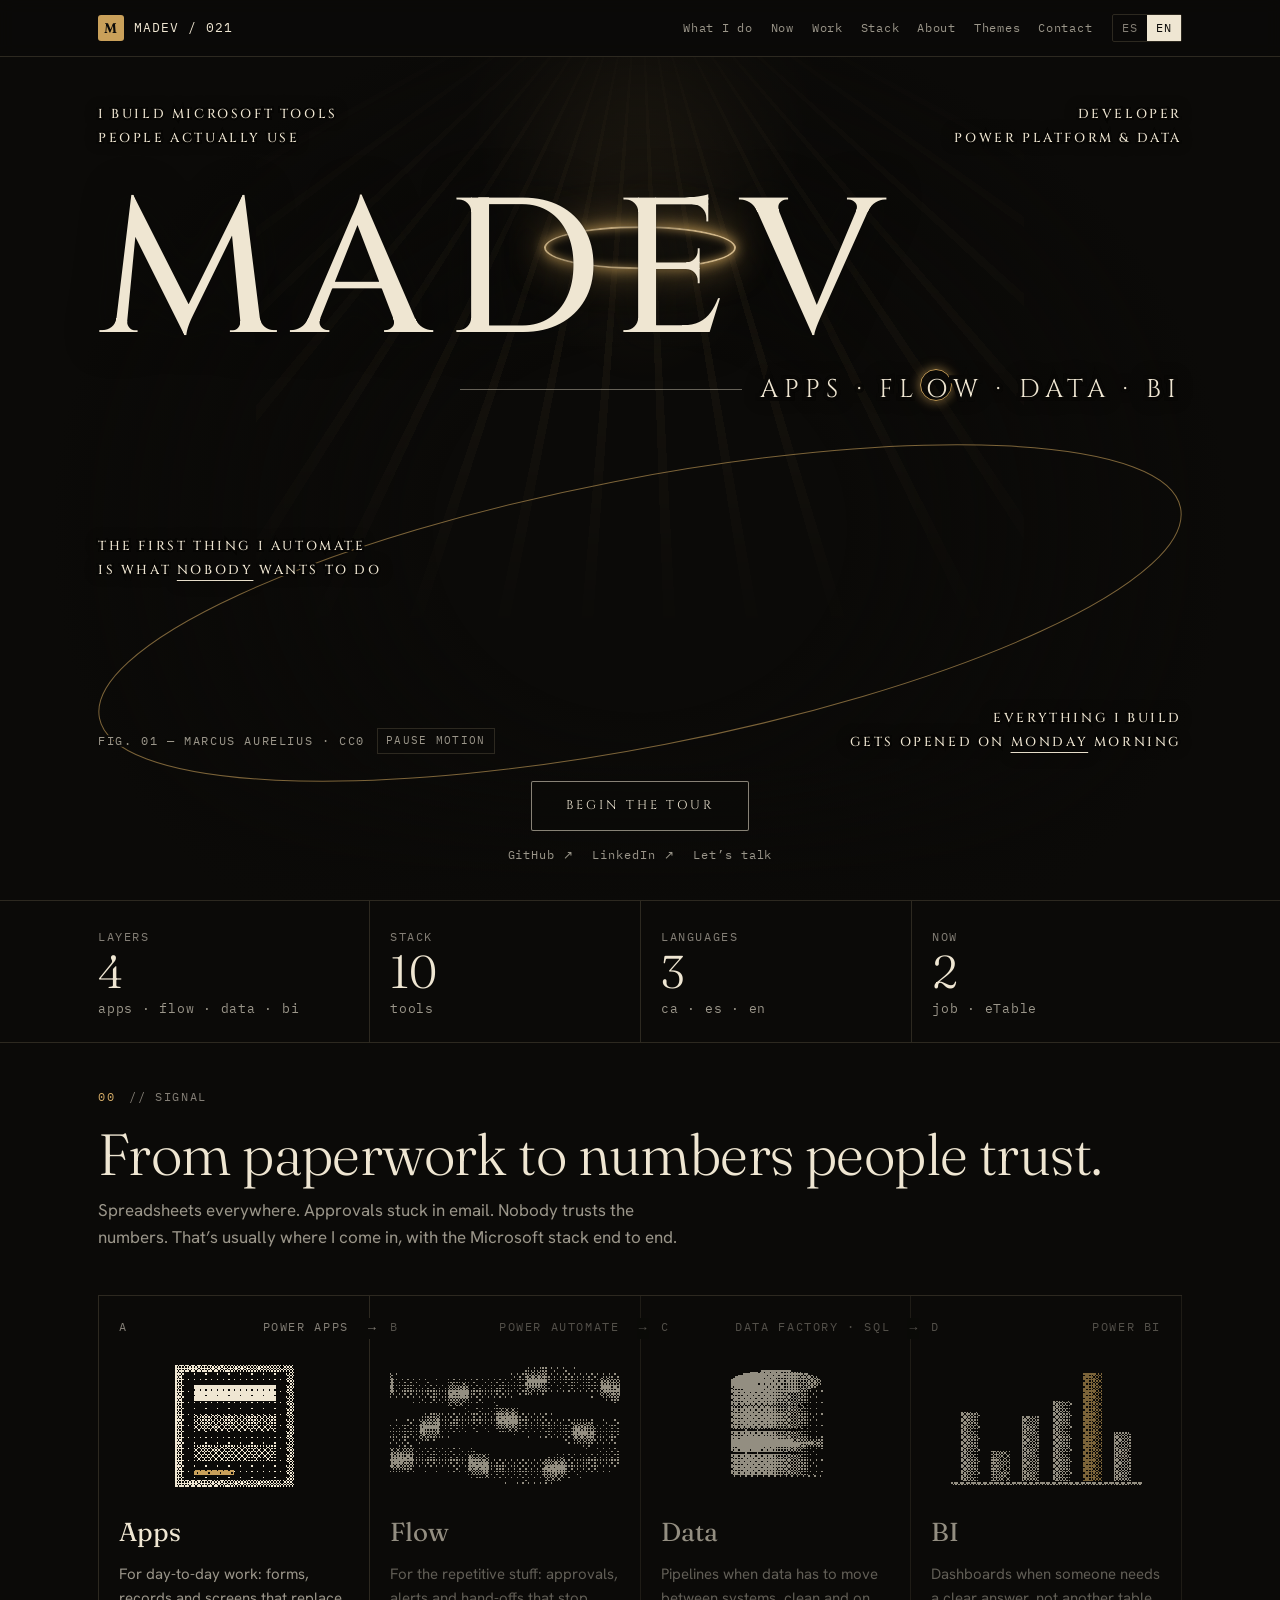
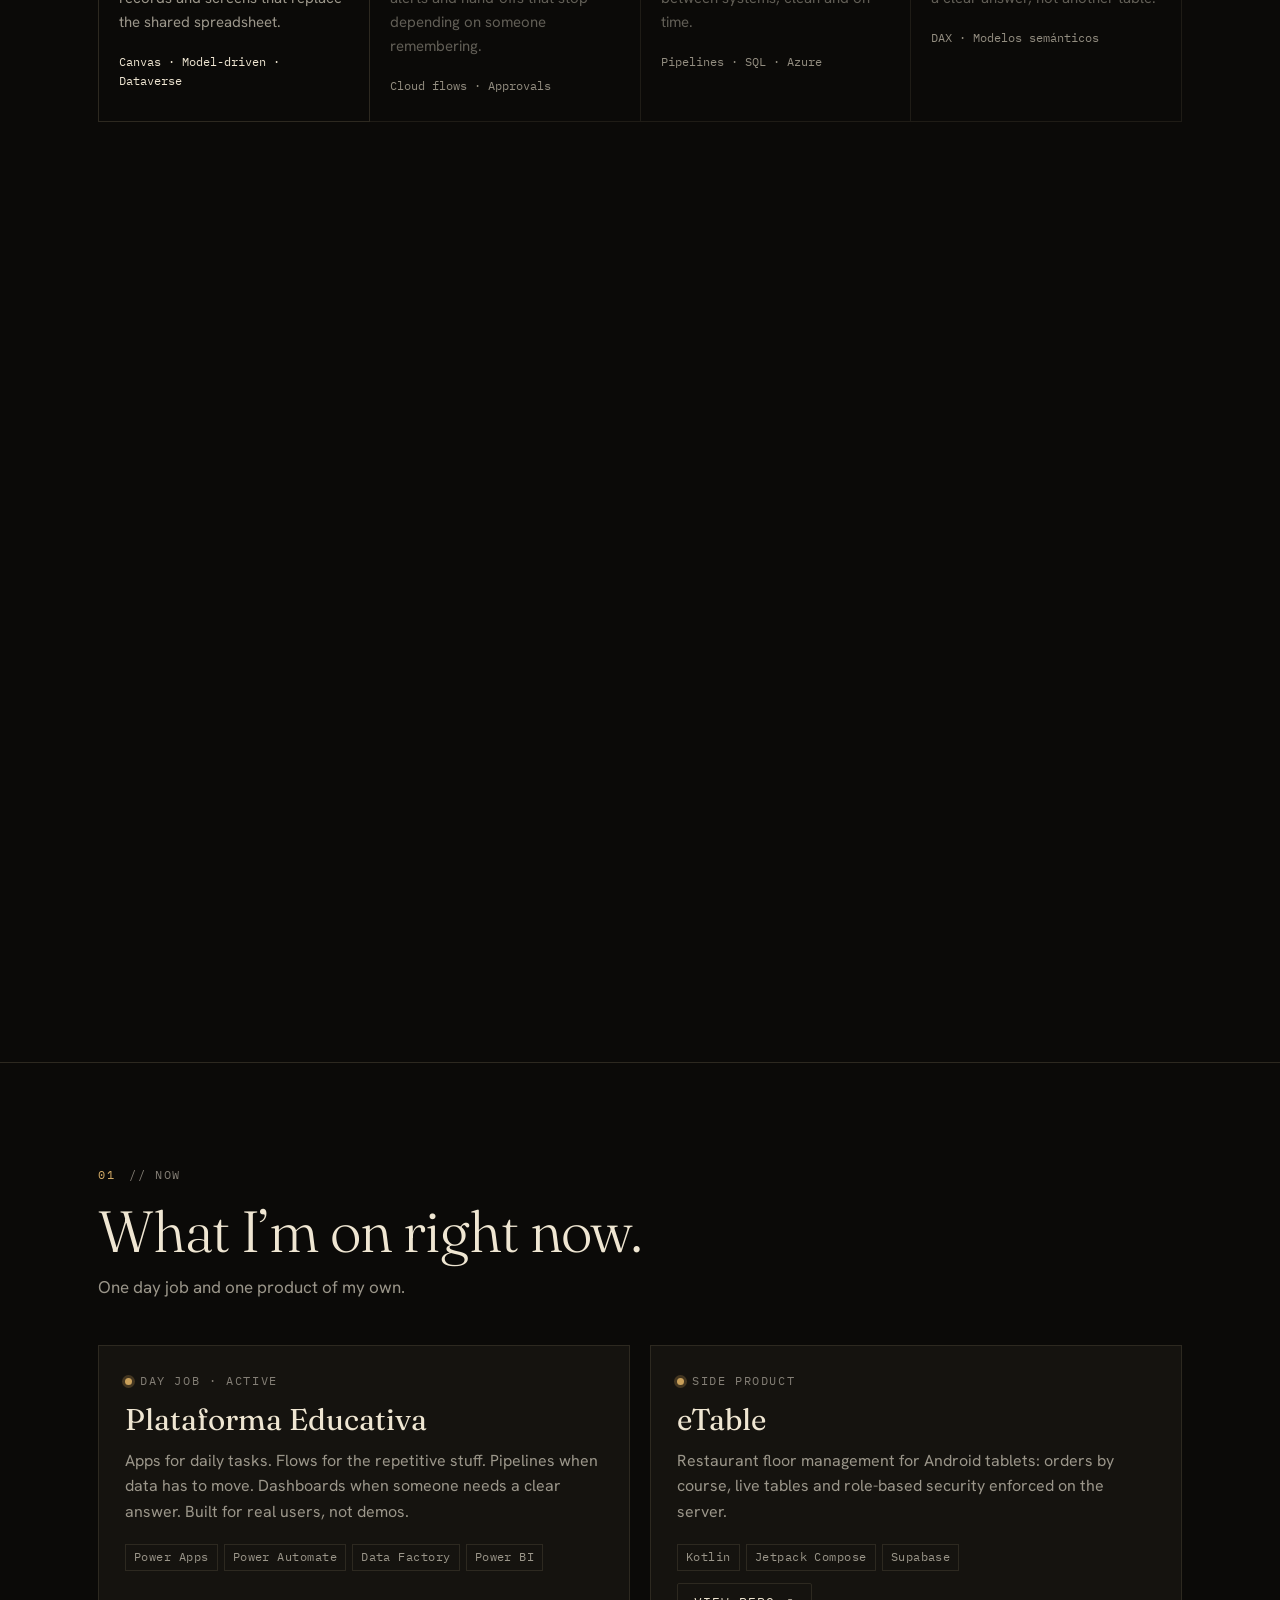
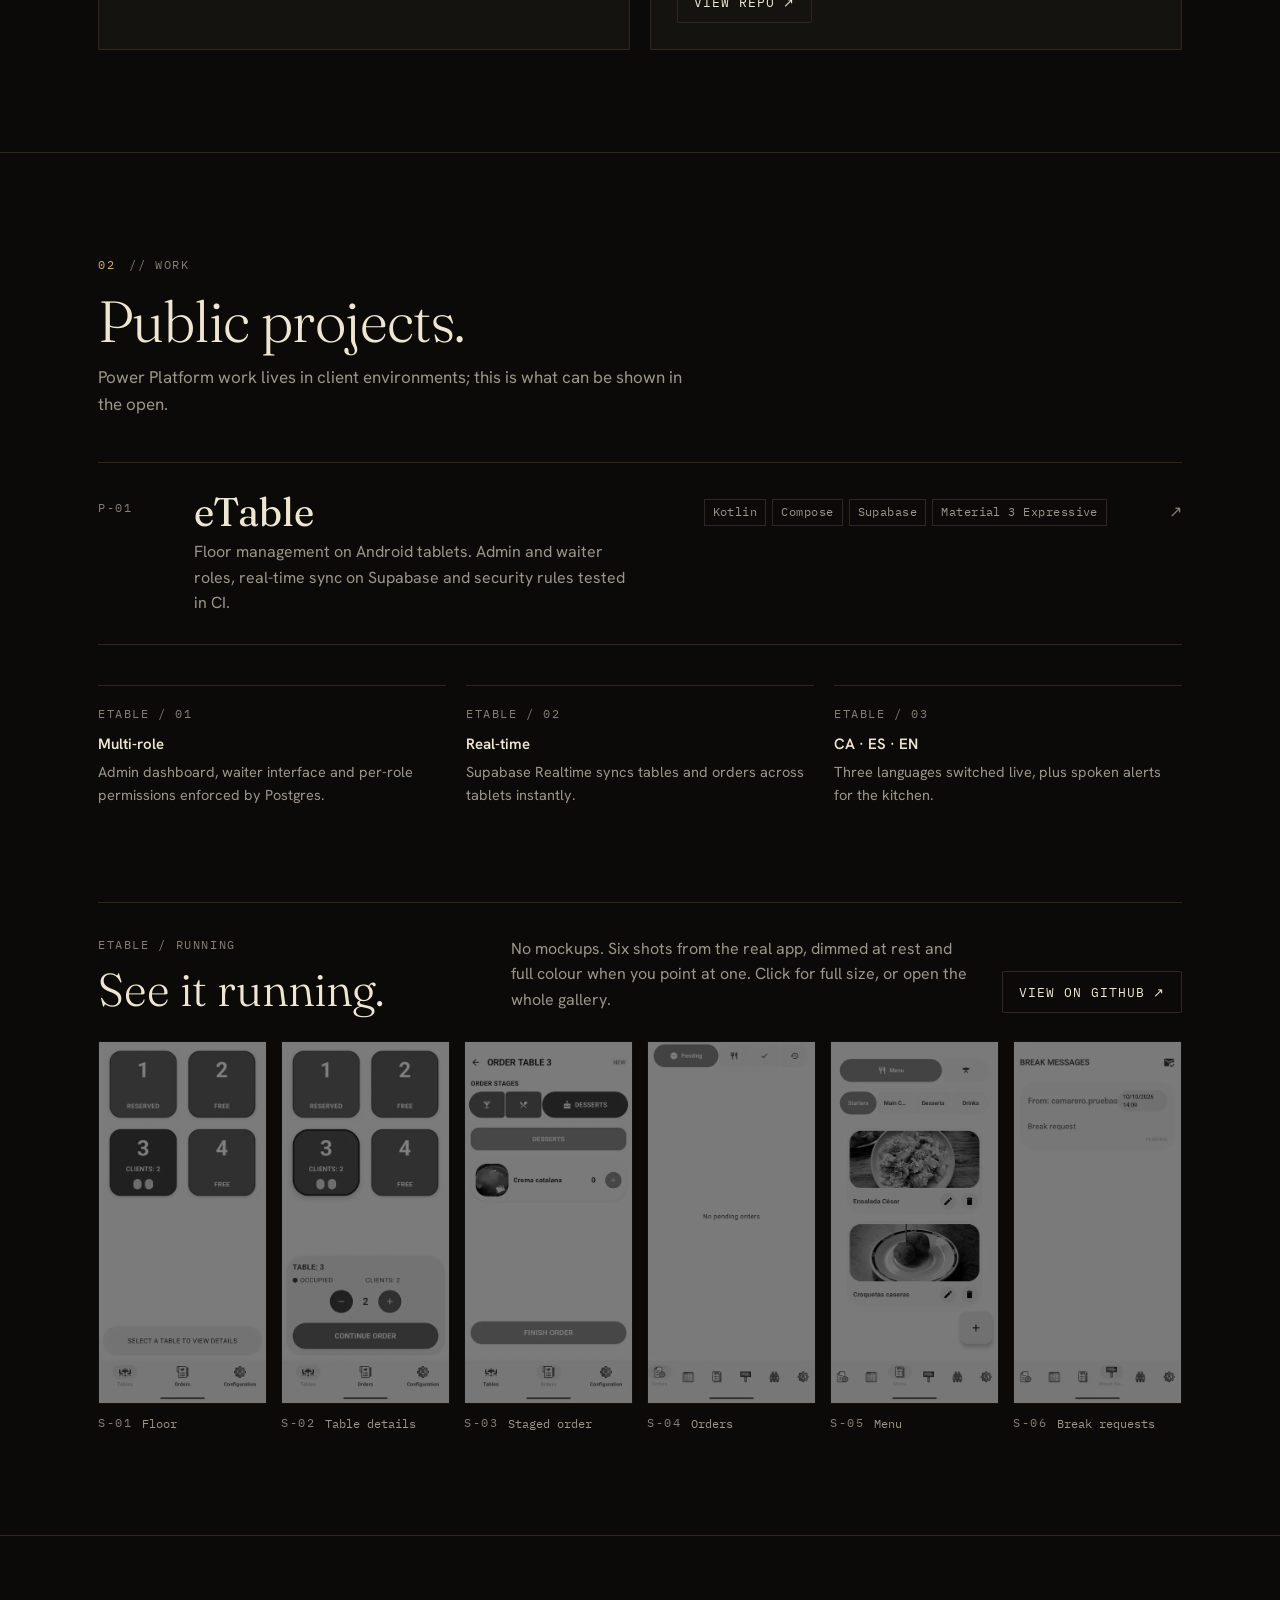
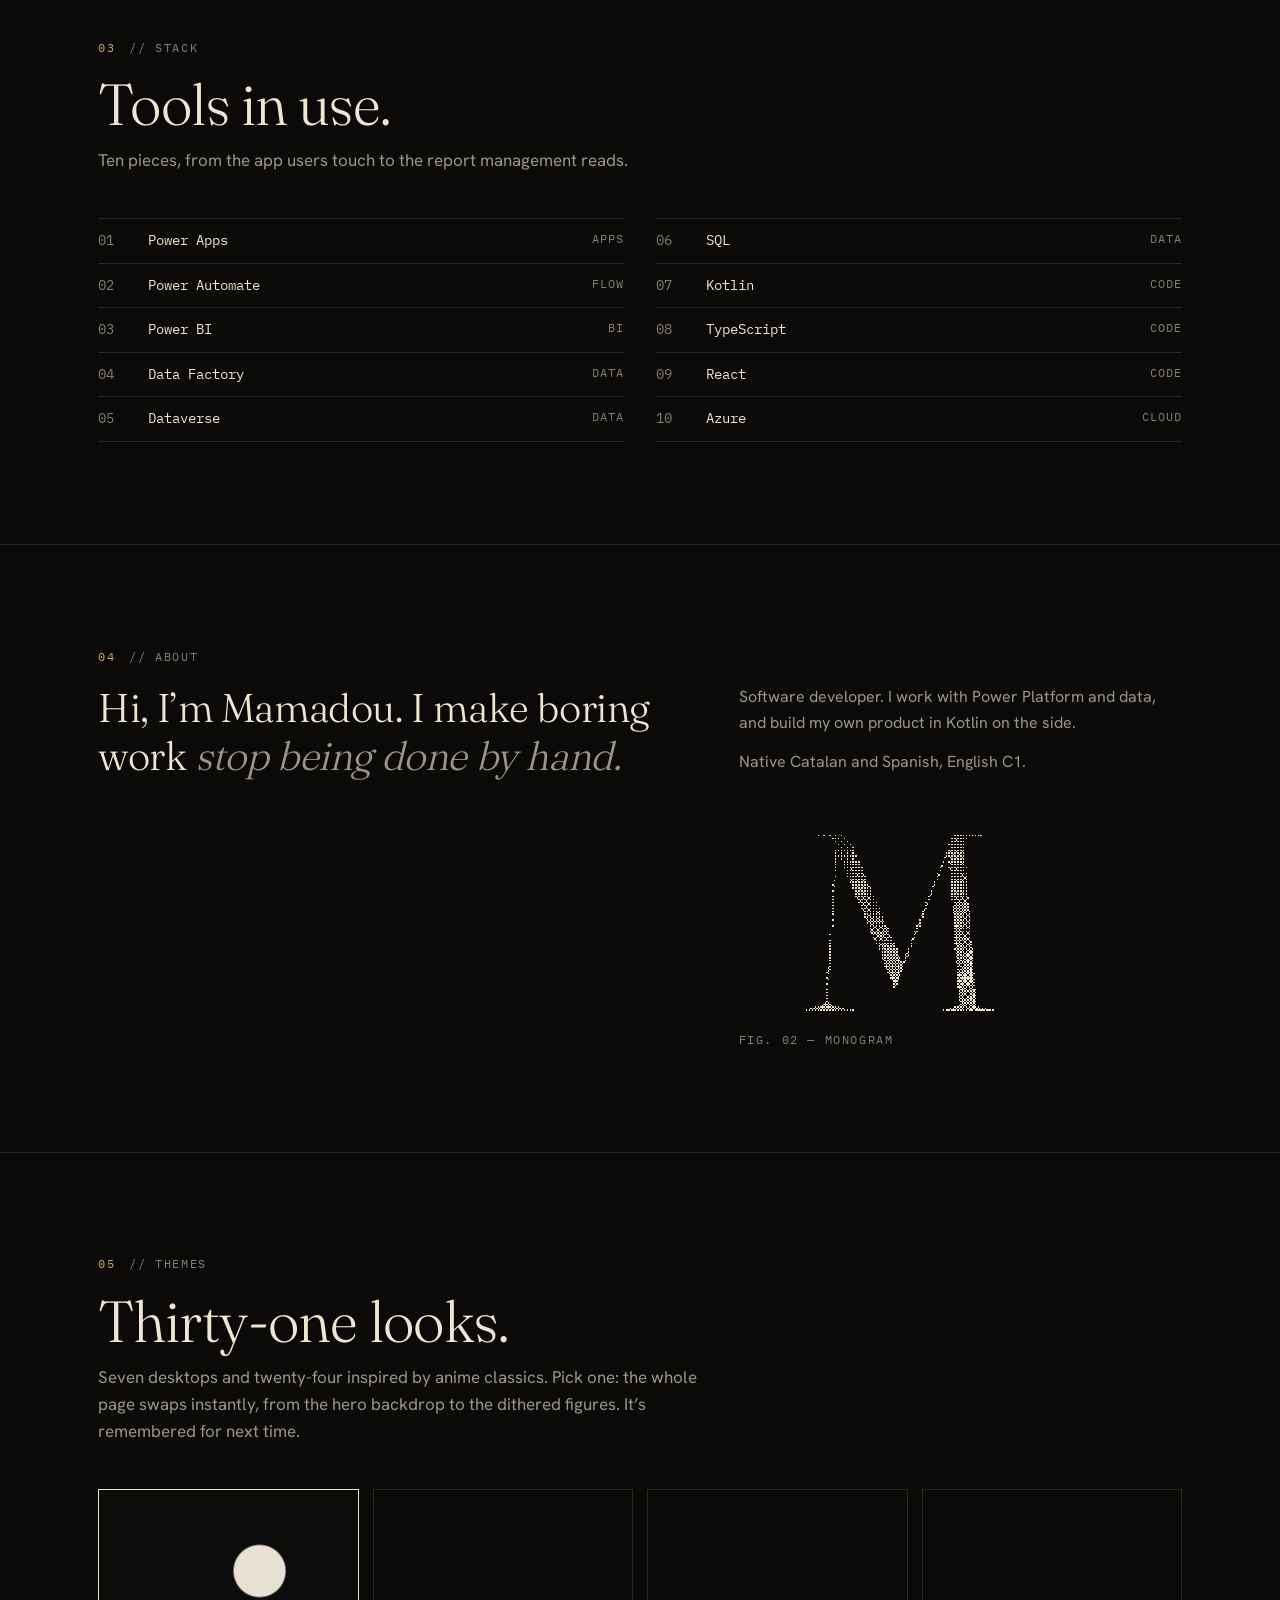
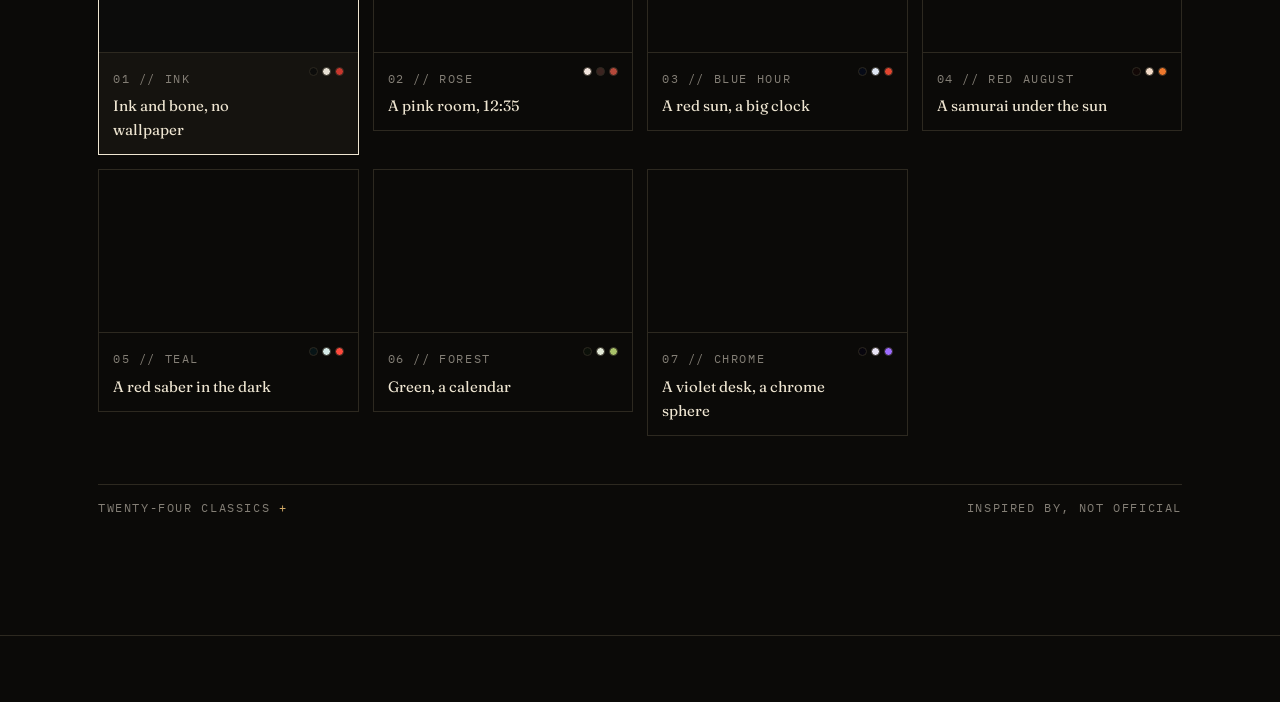
==== commit b9616d84: "fix(hero), perf: round 3 from five skill audits break-ui / impeccable - MADEV kept its full size in " ====
--- a/index.html
+++ b/index.html
@@ -30,18 +30,14 @@
 </script>
 <meta name="theme-color" content="#0b0a08">
 <link rel="icon" href="data:image/svg+xml,%3Csvg xmlns='http://www.w3.org/2000/svg' viewBox='0 0 32 32'%3E%3Crect width='32' height='32' rx='4' fill='%23c8372d'/%3E%3Ctext x='16' y='23' font-family='Georgia,serif' font-size='20' font-weight='600' text-anchor='middle' fill='%230c0c0b'%3EM%3C/text%3E%3C/svg%3E">
-<link rel="preconnect" href="https://fonts.googleapis.com">
-<link rel="preconnect" href="https://fonts.gstatic.com" crossorigin>
 <link rel="preload" href="assets/fonts/cinzel-latin.woff2" as="font" type="font/woff2" crossorigin>
 <link rel="preload" href="assets/fonts/fraunces-latin.woff2" as="font" type="font/woff2" crossorigin>
-<link rel="stylesheet" href="https://fonts.googleapis.com/css2?family=IBM+Plex+Mono:wght@400;500&family=Hanken+Grotesk:wght@400;500;600&display=swap">
-<link rel="stylesheet" href="https://fonts.googleapis.com/css2?family=Shippori+Mincho+B1:wght@400;600&family=Chakra+Petch:wght@300;400;600&display=swap" media="print" onload="this.media='all'">
-<link rel="stylesheet" href="css/main.css?v=da0c9e70">
+<link rel="stylesheet" href="css/main.css?v=6850b748">
 </head>
 <body>
 <a class="skip" href="#top"><span lang="es">Saltar al contenido</span><span lang="en">Skip to content</span></a>
 
-<script>document.documentElement.classList.add("js");try{var _t=new URLSearchParams(location.search).get("theme")||localStorage.getItem("mad-theme");if(_t&&_t!=="ink")document.documentElement.dataset.theme=_t;var _f={"red-august":1,forest:1,spirited:1,mononoke:1,yourname:1,aot:1,fma:1,kimetsu:1,deathnote:1,onepiece:1,naruto:1,berserk:1,vinland:1,frieren:1,codegeass:1},_g={teal:1,chrome:1,akira:1,gits:1,eva:1,bebop:1,steins:1,dbz:1,jjk:1,csm:1,hxh:1,mob:1,ttgl:1};if(_f[_t])document.documentElement.dataset.font="mincho";if(_g[_t])document.documentElement.dataset.font="tech"}catch(e){}</script>
+<script>document.documentElement.classList.add("js");try{var _t=new URLSearchParams(location.search).get("theme")||localStorage.getItem("mad-theme");if(_t&&_t!=="ink")document.documentElement.dataset.theme=_t;var _f={"red-august":1,forest:1,spirited:1,mononoke:1,yourname:1,aot:1,fma:1,kimetsu:1,deathnote:1,onepiece:1,naruto:1,berserk:1,vinland:1,frieren:1,codegeass:1},_g={teal:1,chrome:1,akira:1,gits:1,eva:1,bebop:1,steins:1,dbz:1,jjk:1,csm:1,hxh:1,mob:1,ttgl:1};if(_f[_t])document.documentElement.dataset.font="mincho";if(_g[_t])document.documentElement.dataset.font="tech";var _l=new URLSearchParams(location.search).get("lang")||localStorage.getItem("mad-lang");if(_l!=="en"&&_l!=="es")_l=/^en/i.test((navigator.languages||[navigator.language])[0]||"")?"en":"es";document.documentElement.dataset.lang=_l;document.documentElement.lang=_l;if(document.documentElement.dataset.font){var _k=document.createElement("link");_k.rel="stylesheet";_k.id="jp-fonts";_k.href="https://fonts.googleapis.com/css2?family=Shippori+Mincho+B1:wght@400;600&family=Chakra+Petch:wght@300;400;600&display=swap";document.head.appendChild(_k)}}catch(e){}</script>
 <header class="nav">
   <div class="wrap">
     <a class="mark" href="#top"><span class="seal" aria-hidden="true">M</span>MADEV / 021</a>
@@ -71,11 +67,11 @@
     <div class="wrap hv">
       <p class="corner tl" data-in style="--i:0"><span lang="es">Construyo herramientas Microsoft<br>que la gente usa de verdad</span><span lang="en">I build Microsoft tools<br>people actually use</span></p>
       <p class="corner tr" data-in style="--i:1"><span lang="es">Desarrollador<br>Power Platform y datos</span><span lang="en">Developer<br>Power Platform &amp; data</span></p>
-      <h1 id="name" data-in style="--i:2" translate="no"><span aria-hidden="true">MADEV</span><span class="vh">Mamadou Diallo Ndoye — <span lang="es">desarrollador Power Platform y datos</span><span lang="en">Power Platform &amp; data developer</span></span></h1>
+      <h1 id="name" data-in style="--i:2"><span aria-hidden="true" translate="no">MADEV</span><span class="vh"><span translate="no">Mamadou Diallo Ndoye</span> — <span lang="es">desarrollador Power Platform y datos</span><span lang="en">Power Platform &amp; data developer</span></span></h1>
       <p class="hv-line" data-in style="--i:3"><span class="rule" aria-hidden="true"></span><span aria-hidden="true">Apps · Fl<span class="ringo">o</span>w · Data · BI</span><span class="vh">Apps, Flow, Data, BI</span></p>
-      <p class="corner ml" data-in style="--i:4"><span lang="es">Lo primero que automatizo<br>es lo que <u>nadie</u> quiere hacer</span><span lang="en">The first thing I automate<br>is what <u>nobody</u> wants to do</span></p>
-      <p class="corner br" data-in style="--i:5"><span lang="es">Todo lo que construyo<br>se abre <u>el lunes</u> por la mañana</span><span lang="en">Everything I build<br>gets opened on <u>Monday</u> morning</span></p>
-      <div class="hv-foot" data-in style="--i:6">
+      <p class="corner ml" data-in style="--i:4"><span lang="es">Lo primero que automatizo<br>es lo que <em>nadie</em> quiere hacer</span><span lang="en">The first thing I automate<br>is what <em>nobody</em> wants to do</span></p>
+      <p class="corner br" data-in style="--i:5"><span lang="es">Todo lo que construyo<br>se abre <em>el lunes</em> por la mañana</span><span lang="en">Everything I build<br>gets opened on <em>Monday</em> morning</span></p>
+      <div class="hv-foot">
         <span class="label" id="kit-cap">fig. 01</span>
         <button type="button" class="motion" id="motion" aria-pressed="false"><span lang="es">Pausar movimiento</span><span lang="en">Pause motion</span></button>
       </div>
@@ -184,12 +180,12 @@
           <a class="btn" href="https://github.com/mad0021/etable-supabase#screenshots" target="_blank" rel="noopener"><span lang="es">Ver en GitHub</span><span lang="en">View on GitHub</span> <span aria-hidden="true">↗</span></a>
         </div>
         <ul class="shot-grid">
-          <li><button type="button" class="shot" data-i="0"><img src="assets/etable/sala.webp" alt="eTable: Sala. Mesas libres, ocupadas y reservadas, sincronizadas en tiempo real." data-alt-es="eTable: Sala. Mesas libres, ocupadas y reservadas, sincronizadas en tiempo real." data-alt-en="eTable: Floor. Free, taken and reserved tables, synced in real time." loading="lazy" width="400" height="859"><span class="cap"><span class="label">S-01</span><span><span lang="es">Sala</span><span lang="en">Floor</span></span></span><span class="desc" hidden><span lang="es">Mesas libres, ocupadas y reservadas, sincronizadas en tiempo real.</span><span lang="en">Free, taken and reserved tables, synced in real time.</span></span></button></li>
-          <li><button type="button" class="shot" data-i="1"><img src="assets/etable/mesa.webp" alt="eTable: Detalle de mesa. Comensales y comanda de cada mesa." data-alt-es="eTable: Detalle de mesa. Comensales y comanda de cada mesa." data-alt-en="eTable: Table details. Guests and the order for each table." loading="lazy" width="400" height="859"><span class="cap"><span class="label">S-02</span><span><span lang="es">Detalle de mesa</span><span lang="en">Table details</span></span></span><span class="desc" hidden><span lang="es">Comensales y comanda de cada mesa.</span><span lang="en">Guests and the order for each table.</span></span></button></li>
-          <li><button type="button" class="shot" data-i="2"><img src="assets/etable/pedido.webp" alt="eTable: Pedido por etapas. Entrantes, principales y postres, en el orden de cocina." data-alt-es="eTable: Pedido por etapas. Entrantes, principales y postres, en el orden de cocina." data-alt-en="eTable: Staged order. Starters, mains and desserts, in kitchen order." loading="lazy" width="400" height="859"><span class="cap"><span class="label">S-03</span><span><span lang="es">Pedido por etapas</span><span lang="en">Staged order</span></span></span><span class="desc" hidden><span lang="es">Entrantes, principales y postres, en el orden de cocina.</span><span lang="en">Starters, mains and desserts, in kitchen order.</span></span></button></li>
-          <li><button type="button" class="shot" data-i="3"><img src="assets/etable/pedidos-admin.webp" alt="eTable: Pedidos. Pendientes, en preparación, listos e historial." data-alt-es="eTable: Pedidos. Pendientes, en preparación, listos e historial." data-alt-en="eTable: Orders. Pending, in progress, ready and history." loading="lazy" width="400" height="859"><span class="cap"><span class="label">S-04</span><span><span lang="es">Pedidos</span><span lang="en">Orders</span></span></span><span class="desc" hidden><span lang="es">Pendientes, en preparación, listos e historial.</span><span lang="en">Pending, in progress, ready and history.</span></span></button></li>
-          <li><button type="button" class="shot" data-i="4"><img src="assets/etable/carta.webp" alt="eTable: Carta. Platos con foto, por categoría." data-alt-es="eTable: Carta. Platos con foto, por categoría." data-alt-en="eTable: Menu. Dishes with photos, by category." loading="lazy" width="400" height="859"><span class="cap"><span class="label">S-05</span><span><span lang="es">Carta</span><span lang="en">Menu</span></span></span><span class="desc" hidden><span lang="es">Platos con foto, por categoría.</span><span lang="en">Dishes with photos, by category.</span></span></button></li>
-          <li><button type="button" class="shot" data-i="5"><img src="assets/etable/descansos.webp" alt="eTable: Descansos. El personal pide descanso y el admin lo resuelve." data-alt-es="eTable: Descansos. El personal pide descanso y el admin lo resuelve." data-alt-en="eTable: Break requests. Staff request a break and the admin resolves it." loading="lazy" width="400" height="859"><span class="cap"><span class="label">S-06</span><span><span lang="es">Descansos</span><span lang="en">Break requests</span></span></span><span class="desc" hidden><span lang="es">El personal pide descanso y el admin lo resuelve.</span><span lang="en">Staff request a break and the admin resolves it.</span></span></button></li>
+          <li><button type="button" class="shot" data-i="0"><img src="assets/etable/sala-400.webp" data-full="assets/etable/sala.webp" alt="eTable: Sala. Mesas libres, ocupadas y reservadas, sincronizadas en tiempo real." data-alt-es="eTable: Sala. Mesas libres, ocupadas y reservadas, sincronizadas en tiempo real." data-alt-en="eTable: Floor. Free, taken and reserved tables, synced in real time." loading="lazy" width="400" height="859"><span class="cap"><span class="label">S-01</span><span><span lang="es">Sala</span><span lang="en">Floor</span></span></span><span class="desc" hidden><span lang="es">Mesas libres, ocupadas y reservadas, sincronizadas en tiempo real.</span><span lang="en">Free, taken and reserved tables, synced in real time.</span></span></button></li>
+          <li><button type="button" class="shot" data-i="1"><img src="assets/etable/mesa-400.webp" data-full="assets/etable/mesa.webp" alt="eTable: Detalle de mesa. Comensales y comanda de cada mesa." data-alt-es="eTable: Detalle de mesa. Comensales y comanda de cada mesa." data-alt-en="eTable: Table details. Guests and the order for each table." loading="lazy" width="400" height="859"><span class="cap"><span class="label">S-02</span><span><span lang="es">Detalle de mesa</span><span lang="en">Table details</span></span></span><span class="desc" hidden><span lang="es">Comensales y comanda de cada mesa.</span><span lang="en">Guests and the order for each table.</span></span></button></li>
+          <li><button type="button" class="shot" data-i="2"><img src="assets/etable/pedido-400.webp" data-full="assets/etable/pedido.webp" alt="eTable: Pedido por etapas. Entrantes, principales y postres, en el orden de cocina." data-alt-es="eTable: Pedido por etapas. Entrantes, principales y postres, en el orden de cocina." data-alt-en="eTable: Staged order. Starters, mains and desserts, in kitchen order." loading="lazy" width="400" height="859"><span class="cap"><span class="label">S-03</span><span><span lang="es">Pedido por etapas</span><span lang="en">Staged order</span></span></span><span class="desc" hidden><span lang="es">Entrantes, principales y postres, en el orden de cocina.</span><span lang="en">Starters, mains and desserts, in kitchen order.</span></span></button></li>
+          <li><button type="button" class="shot" data-i="3"><img src="assets/etable/pedidos-admin-400.webp" data-full="assets/etable/pedidos-admin.webp" alt="eTable: Pedidos. Pendientes, en preparación, listos e historial." data-alt-es="eTable: Pedidos. Pendientes, en preparación, listos e historial." data-alt-en="eTable: Orders. Pending, in progress, ready and history." loading="lazy" width="400" height="859"><span class="cap"><span class="label">S-04</span><span><span lang="es">Pedidos</span><span lang="en">Orders</span></span></span><span class="desc" hidden><span lang="es">Pendientes, en preparación, listos e historial.</span><span lang="en">Pending, in progress, ready and history.</span></span></button></li>
+          <li><button type="button" class="shot" data-i="4"><img src="assets/etable/carta-400.webp" data-full="assets/etable/carta.webp" alt="eTable: Carta. Platos con foto, por categoría." data-alt-es="eTable: Carta. Platos con foto, por categoría." data-alt-en="eTable: Menu. Dishes with photos, by category." loading="lazy" width="400" height="859"><span class="cap"><span class="label">S-05</span><span><span lang="es">Carta</span><span lang="en">Menu</span></span></span><span class="desc" hidden><span lang="es">Platos con foto, por categoría.</span><span lang="en">Dishes with photos, by category.</span></span></button></li>
+          <li><button type="button" class="shot" data-i="5"><img src="assets/etable/descansos-400.webp" data-full="assets/etable/descansos.webp" alt="eTable: Descansos. El personal pide descanso y el admin lo resuelve." data-alt-es="eTable: Descansos. El personal pide descanso y el admin lo resuelve." data-alt-en="eTable: Break requests. Staff request a break and the admin resolves it." loading="lazy" width="400" height="859"><span class="cap"><span class="label">S-06</span><span><span lang="es">Descansos</span><span lang="en">Break requests</span></span></span><span class="desc" hidden><span lang="es">El personal pide descanso y el admin lo resuelve.</span><span lang="en">Staff request a break and the admin resolves it.</span></span></button></li>
         </ul>
       </div>
       <dialog id="viewer" aria-label="eTable">
@@ -316,6 +312,6 @@
   </div>
 </footer>
 
-<script src="js/main.js?v=cf8c279f"></script>
+<script src="js/main.js?v=d0d27631"></script>
 </body>
 </html>
--- a/css/main.css
+++ b/css/main.css
@@ -1,3 +1,6 @@
+@font-face{font-family:"Hanken Grotesk";src:url(/assets/fonts/hanken-latin.woff2) format("woff2");font-weight:400 600;font-style:normal;font-display:swap;unicode-range:U+0000-00FF,U+0131,U+0152-0153,U+02BB-02BC,U+02C6,U+02DA,U+02DC,U+0304,U+0308,U+0329,U+2000-206F,U+20AC,U+2122,U+2191,U+2193,U+2212,U+2215,U+FEFF,U+FFFD}
+@font-face{font-family:"IBM Plex Mono";src:url(/assets/fonts/plexmono-400-latin.woff2) format("woff2");font-weight:400;font-style:normal;font-display:swap;unicode-range:U+0000-00FF,U+0131,U+0152-0153,U+02BB-02BC,U+02C6,U+02DA,U+02DC,U+0304,U+0308,U+0329,U+2000-206F,U+20AC,U+2122,U+2191,U+2193,U+2212,U+2215,U+FEFF,U+FFFD}
+@font-face{font-family:"IBM Plex Mono";src:url(/assets/fonts/plexmono-500-latin.woff2) format("woff2");font-weight:500;font-style:normal;font-display:swap;unicode-range:U+0000-00FF,U+0131,U+0152-0153,U+02BB-02BC,U+02C6,U+02DA,U+02DC,U+0304,U+0308,U+0329,U+2000-206F,U+20AC,U+2122,U+2191,U+2193,U+2212,U+2215,U+FEFF,U+FFFD}
 @font-face{font-family:"Cinzel";src:url(/assets/fonts/cinzel-latin.woff2) format("woff2");font-weight:400 600;font-style:normal;font-display:swap;unicode-range:U+0000-00FF,U+0131,U+0152-0153,U+02BB-02BC,U+02C6,U+02DA,U+02DC,U+0304,U+0308,U+0329,U+2000-206F,U+20AC,U+2122,U+2191,U+2193,U+2212,U+2215,U+FEFF,U+FFFD}
 @font-face{font-family:"Fraunces";src:url(/assets/fonts/fraunces-latin.woff2) format("woff2");font-weight:300 600;font-style:normal;font-display:swap;unicode-range:U+0000-00FF,U+0131,U+0152-0153,U+02BB-02BC,U+02C6,U+02DA,U+02DC,U+0304,U+0308,U+0329,U+2000-206F,U+20AC,U+2122,U+2191,U+2193,U+2212,U+2215,U+FEFF,U+FFFD}
 /* Layout: dark "system dossier" — single column of indexed sections, spec-sheet rows, one dithered artwork in the hero. Single dark look by design. */
@@ -19,9 +22,9 @@
 *{box-sizing:border-box}
 html{scroll-behavior:smooth}
 @media (prefers-reduced-motion:reduce){html{scroll-behavior:auto}}
-body{background:var(--ink);color:var(--bone);font-family:var(--f-body);font-size:16px;line-height:1.6;-webkit-font-smoothing:antialiased}
+body{margin:0;background:var(--ink);color:var(--bone);font-family:var(--f-body);font-size:16px;line-height:1.6;-webkit-font-smoothing:antialiased}
 a{color:inherit}
-:focus-visible{outline:1px solid var(--bone);outline-offset:3px}
+:focus-visible{outline:2px solid var(--bone);outline-offset:3px}
 .wrap{max-width:var(--max);margin:0 auto;padding-inline:var(--gutter)}
 .mono{font-family:var(--f-mono);font-size:12.5px;letter-spacing:.06em}
 .label{font-family:var(--f-mono);font-size:11.5px;letter-spacing:.14em;text-transform:uppercase;color:var(--dim)}
@@ -44,11 +47,8 @@
 
 /* HERO */
 .hero{position:relative;border-bottom:1px solid var(--line);overflow:hidden}
-h1{font-family:var(--f-display);font-weight:300;font-size:clamp(56px,11vw,138px);line-height:.88;letter-spacing:-.02em;margin:0 0 22px;font-variation-settings:"opsz" 144}
 .btn{display:inline-flex;align-items:center;gap:8px;font-family:var(--f-mono);font-size:12.5px;letter-spacing:.08em;text-transform:uppercase;text-decoration:none;padding:10px 16px;border:1px solid var(--line);border-radius:2px;color:var(--bone);transition:background .2s,color .2s,border-color .2s}
 .btn:hover{border-color:var(--bone)}
-.btn.primary{background:var(--bone);color:var(--ink);border-color:var(--bone)}
-.btn.primary:hover{background:transparent;color:var(--bone)}
 
 /* VITALS strip */
 .vitals{border-bottom:1px solid var(--line)}
@@ -112,12 +112,6 @@
 .stackgrid li{display:grid;grid-template-columns:40px 1fr auto;gap:10px;padding:11px 0;border-bottom:1px solid var(--line);font-family:var(--f-mono);font-size:13.5px}
 .stackgrid li span:first-child{color:var(--dim)}
 .stackgrid li span:last-child{color:var(--dim);font-size:11.5px;letter-spacing:.08em;text-transform:uppercase}
-.box{border:1px solid var(--line);padding:22px;align-self:start}
-.box .row{display:flex;justify-content:space-between;gap:12px;padding:8px 0;border-bottom:1px dashed var(--line);font-family:var(--f-mono);font-size:13px}
-.box .row:last-child{border-bottom:0}
-.box .row span:first-child{color:var(--dim)}
-@media (max-width:900px){.stackgrid{grid-template-columns:1fr 1fr}.box{grid-column:1/-1}}
-@media (max-width:560px){.stackgrid{grid-template-columns:1fr}}
 
 /* About */
 .about{display:grid;grid-template-columns:minmax(0,1.3fr) minmax(0,1fr);gap:clamp(24px,5vw,72px);align-items:start}
@@ -161,7 +155,7 @@
 .shot{all:unset;box-sizing:border-box;display:block;width:100%;cursor:zoom-in}
 .shot img{display:block;width:100%;height:auto;aspect-ratio:400/859;object-fit:cover;border:1px solid var(--line);filter:grayscale(1) brightness(.5) contrast(1.05);transition:filter 200ms ease,transform 200ms var(--ease-out),border-color 200ms ease}
 .shot:hover img,.shot:focus-visible img{filter:none;border-color:var(--ash);transform:translateY(-4px)}
-.shot:focus-visible{outline:1px solid var(--bone);outline-offset:4px}
+.shot:focus-visible{outline:2px solid var(--bone);outline-offset:4px}
 .shot .cap{display:flex;gap:10px;margin-top:10px;font-family:var(--f-mono);font-size:12px;color:var(--ash)}
 .shot:hover .cap,.shot:focus-visible .cap{color:var(--bone)}
 @media (max-width:1000px){.shot-grid{grid-template-columns:repeat(3,minmax(0,1fr))}.shots-head{grid-template-columns:1fr}}
@@ -191,7 +185,7 @@
 .theme{all:unset;box-sizing:border-box;display:block;width:100%;cursor:pointer;border:1px solid var(--line);background:var(--ink);transition:border-color 90ms,background-color 90ms}
 .theme:hover{border-color:var(--ash)}
 .theme[aria-pressed="true"]{border-color:var(--bone);background:var(--slab)}
-.theme:focus-visible{outline:1px solid var(--bone);outline-offset:3px}
+.theme:focus-visible{outline:2px solid var(--bone);outline-offset:3px}
 .theme .sw{display:block;aspect-ratio:16/10;background:center/cover no-repeat;opacity:.72;transition:opacity .17s}
 .theme:hover .sw,.theme[aria-pressed="true"] .sw{opacity:1}
 .theme .meta{display:flex;justify-content:space-between;gap:10px;padding:12px 14px;border-top:1px solid var(--line)}
@@ -214,7 +208,7 @@
 html[data-theme="kimetsu"]{--ink:#0c0806;--slab:#17100c;--line:#3a2519;--bone:#f6e7d6;--ash:#b89e8a;--dim:#907b6a;--seal:#ff5a1f;--alt:#3aa673;color-scheme:dark;--seal-text:#ff5a1f}
 html[data-theme="deathnote"]{--ink:#060606;--slab:#101010;--line:#272727;--bone:#eceae6;--ash:#9a9690;--dim:#817d78;--seal:#c8101e;color-scheme:dark;--seal-text:#d14952}
 html[data-theme="steins"]{--ink:#0b0805;--slab:#16100a;--line:#33261a;--bone:#f3e3cd;--ash:#b39c80;--dim:#8e7c66;--seal:#ff8a2a;color-scheme:dark;--seal-text:#ff8a2a}
-#wallfx{position:absolute;inset:0;width:100%;height:100%;object-fit:cover;object-position:center bottom;image-rendering:pixelated;pointer-events:none}
+#wallfx{position:absolute;top:0;bottom:0;left:50%;width:min(100%,1600px);height:100%;transform:translateX(-50%);object-fit:cover;object-position:center bottom;image-rendering:pixelated;pointer-events:none}
 @media (max-width:860px){.hero::after{background:linear-gradient(0deg,var(--ink) 6%,color-mix(in srgb,var(--ink) 58%,transparent) 60%,color-mix(in srgb,var(--ink) 30%,transparent))}#wallfx{opacity:.55}}
 .theme canvas.sw{width:100%;height:auto;image-rendering:pixelated}
 .themes-sub{display:flex;justify-content:space-between;gap:12px;margin:48px 0 16px;padding-top:14px;border-top:1px solid var(--line)}
@@ -223,13 +217,9 @@
 :root{--f-kanji:"Shippori Mincho B1","Yu Mincho","Hiragino Mincho ProN",serif}
 html[data-font="mincho"]{--f-display:"Shippori Mincho B1","Yu Mincho",Georgia,serif}
 html[data-font="tech"]{--f-display:"Chakra Petch","Segoe UI",system-ui,sans-serif}
-html[data-font="mincho"] h1,html[data-font="tech"] h1{letter-spacing:-.01em}
-html[data-font="tech"] h1{font-weight:300;letter-spacing:.02em}
-html[data-font] h1{font-size:clamp(44px,7.8vw,100px)}
 .seal.k{font-family:var(--f-kanji);font-weight:600;font-size:15px}
 .idx .mk{margin-left:auto;font-family:var(--f-kanji);font-size:22px;line-height:1;color:var(--seal-text);letter-spacing:0;text-transform:none}
 .idx .mk:empty{display:none}
-.kit{color:var(--ash)}
 
 html[data-theme="onepiece"]{--ink:#07111c;--slab:#0c1a28;--line:#1f3348;--bone:#f4ead8;--ash:#9fb0bf;--dim:#778695;--seal:#e23b2e;color-scheme:dark;--seal-text:#e34638}
 html[data-theme="naruto"]{--ink:#0e0a06;--slab:#18120a;--line:#3a2a17;--bone:#f5e7d0;--ash:#b8a07e;--dim:#927e60;--seal:#ff7a1a;color-scheme:dark;--seal-text:#ff7a1a}
@@ -250,6 +240,9 @@
   .js .hero [data-in]{opacity:0;transform:translateY(12px);animation:rise .55s var(--ease-out) forwards;animation-delay:calc(var(--i,0) * 50ms + 40ms)}
   @keyframes rise{to{opacity:1;transform:none;filter:none}}
   @keyframes fade{to{opacity:1}}
+  .js .beam,.js .halo{opacity:0;animation:fade .9s var(--ease-out) forwards}
+  .js .beam{animation-delay:.08s}
+  .js .halo{animation-delay:.3s}
   /* sections: reveal once when they first enter the viewport */
   .reveal [data-reveal]>:not(dialog){opacity:0;transform:translateY(12px);transition:opacity .5s var(--ease-out),transform .5s var(--ease-out);transition-delay:calc(min(var(--i,0),4) * 60ms)}
   .reveal [data-reveal].in>:not(dialog){opacity:1;transform:none}
@@ -289,7 +282,7 @@
 @media (prefers-reduced-motion:reduce){.btn:active,.copy:active,.theme:active,.shot:active,.lang button:active,.v-ctl button:active{transform:none}@starting-style{#viewer[open]{transform:none}}}
 
 /* DESIGN PASS (taste · ui-ux-pro-max · break-ui · improve-animations · impeccable) */
-.lang button:focus-visible,.copy:focus-visible,.more-themes>summary:focus-visible{outline:1px solid var(--bone);outline-offset:3px}
+.lang button:focus-visible,.copy:focus-visible,.more-themes>summary:focus-visible{outline:2px solid var(--bone);outline-offset:3px}
 .vh{position:absolute;width:1px;height:1px;overflow:hidden;clip-path:inset(50%);white-space:nowrap}
 .email a.mail{text-decoration:none;color:inherit}
 .email a.mail:hover code,.email a.mail:focus-visible code{border-color:var(--bone)}
@@ -306,7 +299,7 @@
 /* theme switch: the one deliberate moment, the new palette spreads from the chosen card */
 ::view-transition-old(root),::view-transition-new(root){animation:none;mix-blend-mode:normal}
 @media (prefers-reduced-motion:no-preference){
-  ::view-transition-new(root){animation:theme-in 520ms var(--ease-in-out)}
+  ::view-transition-new(root){animation:theme-in 560ms var(--ease-out)}
   @keyframes theme-in{from{clip-path:circle(0 at var(--vt-x,50%) var(--vt-y,50%))}to{clip-path:circle(150vmax at var(--vt-x,50%) var(--vt-y,50%))}}
 }
 @media (prefers-reduced-motion:reduce){::view-transition-new(root){animation:vt-fade 160ms ease}@keyframes vt-fade{from{opacity:0}}}
@@ -321,22 +314,22 @@
 .js #themes:not(.near) .sw{background-image:none!important}
 .motion{all:unset;cursor:pointer;color:var(--ash);background:var(--ink);border:1px solid var(--line);padding:3px 8px;font-family:var(--f-mono);font-size:11px;letter-spacing:.12em;text-transform:uppercase;white-space:nowrap;flex:none}
 .motion:hover,.motion:focus-visible{color:var(--bone);border-color:var(--bone)}
-.motion:focus-visible{outline:1px solid var(--bone);outline-offset:2px}
+.motion:focus-visible{outline:2px solid var(--bone);outline-offset:2px}
 .motion[aria-pressed="true"]{color:var(--ink);background:var(--bone);border-color:var(--bone)}
 @media (pointer:coarse){.motion{min-height:44px;display:inline-flex;align-items:center;box-sizing:border-box}}
 
 /* HERO — HVMANITY composition on the Ryoku dossier: centred dithered figure, light from above, halo, orbit, embers */
 :root{--f-hero:"Cinzel","Trajan Pro",Georgia,serif}
 html[data-font]{--f-hero:var(--f-display)}
-.hero{min-height:clamp(620px,94svh,960px)}
+.hero{min-height:clamp(480px,calc(100svh - 57px),960px)}
 .hv{min-height:inherit;display:grid;grid-template-columns:1fr 1fr;grid-template-rows:auto auto auto 1fr auto auto;column-gap:24px;padding-block:clamp(26px,5vh,52px) clamp(22px,4vh,40px)}
-.corner{margin:0;text-shadow:0 0 14px var(--ink),0 0 3px var(--ink);font-family:var(--f-hero);font-size:13px;letter-spacing:.2em;text-transform:uppercase;line-height:1.85;color:var(--bone)}
+.corner{margin:0;font-weight:500;text-shadow:0 0 14px var(--ink),0 0 3px var(--ink);font-family:var(--f-hero);font-size:13px;letter-spacing:.2em;text-transform:uppercase;line-height:1.85;color:var(--bone)}
 html[data-font] .corner{font-family:var(--f-mono);font-size:11.5px}
-.corner u{text-decoration-thickness:1px;text-underline-offset:.45em}
+.corner em{font-style:normal;text-decoration:underline;text-decoration-thickness:1px;text-underline-offset:.45em}
 .corner.tl{grid-area:1/1}
 .corner.tr{grid-area:1/2;justify-self:end;text-align:right}
-.hero h1{grid-column:1/-1;grid-row:2;font-family:var(--f-hero);font-weight:500;font-variation-settings:normal;font-size:clamp(64px,15vw,216px);letter-spacing:.08em;line-height:.92;margin:clamp(14px,4vh,40px) 0 0;color:var(--bone);text-shadow:0 0 42px color-mix(in srgb,var(--ink) 85%,transparent),0 0 2px color-mix(in srgb,var(--ink) 60%,transparent)}
-html[data-font] .hero h1{font-weight:400;letter-spacing:.02em}
+.hero h1{grid-column:1/-1;grid-row:2;font-family:var(--f-hero);font-weight:500;font-variation-settings:normal;font-size:clamp(64px,min(15vw,28svh),216px);letter-spacing:.08em;line-height:.92;margin:clamp(14px,4vh,40px) 0 0;color:var(--bone);text-shadow:0 0 42px color-mix(in srgb,var(--ink) 85%,transparent),0 0 2px color-mix(in srgb,var(--ink) 60%,transparent)}
+html[data-font] .hero h1{font-weight:400;letter-spacing:.02em;font-size:clamp(64px,min(15vw,28svh),216px)}
 .hv-line{grid-column:1/-1;grid-row:3;justify-self:end;display:flex;align-items:center;gap:18px;margin:6px 0 0;text-shadow:0 0 18px var(--ink),0 0 4px var(--ink);font-family:var(--f-hero);font-size:clamp(15px,2vw,26px);letter-spacing:.24em;text-transform:uppercase;color:var(--bone)}
 .hv-line .rule{width:clamp(80px,22vw,380px);height:1px;background:color-mix(in srgb,var(--bone) 40%,transparent)}
 .ringo{display:inline-grid;place-items:center;width:1.25em;height:1.25em;border:1px solid var(--seal);border-radius:50%;box-shadow:0 0 12px color-mix(in srgb,var(--seal) 70%,transparent);margin-inline:.04em;letter-spacing:0}
@@ -344,7 +337,7 @@
 .corner.br{grid-column:2;grid-row:5;justify-self:end;text-align:right;align-self:end}
 .hv-foot{grid-column:1;grid-row:5;align-self:end;display:flex;flex-wrap:wrap;align-items:center;gap:8px 12px}
 .hv-cta{grid-column:1/-1;grid-row:6;justify-self:center;display:flex;flex-direction:column;align-items:center;gap:14px;margin-top:clamp(18px,3vh,30px)}
-.hv-btn{font-family:var(--f-hero);letter-spacing:.24em;padding:14px 34px;border-color:color-mix(in srgb,var(--bone) 55%,transparent);background:color-mix(in srgb,var(--ink) 45%,transparent);backdrop-filter:blur(2px)}
+.hv-btn{font-family:var(--f-hero);letter-spacing:.24em;padding:14px 34px;border-color:color-mix(in srgb,var(--bone) 55%,transparent);background:color-mix(in srgb,var(--ink) 80%,transparent)}
 html[data-font] .hv-btn{font-family:var(--f-mono)}
 .hv-btn:hover{border-color:var(--seal);color:var(--bone)}
 .hv-links{display:flex;gap:18px;font-family:var(--f-mono);font-size:12px;letter-spacing:.08em}
@@ -363,7 +356,7 @@
 .embers i{position:absolute;bottom:-4%;width:var(--s,3px);height:var(--s,3px);border-radius:50%;background:color-mix(in srgb,var(--seal) 75%,#fff);box-shadow:0 0 8px var(--seal),0 0 2px #fff;opacity:0}
 @media (prefers-reduced-motion:no-preference){.embers i{animation:ember var(--d,10s) linear var(--delay,0s) infinite}}
 @keyframes ember{0%{opacity:0;transform:translate3d(0,0,0)}12%{opacity:var(--o,.85)}70%{opacity:calc(var(--o,.85) * .6)}100%{opacity:0;transform:translate3d(var(--dx,20px),-78vh,0)}}
-.still .embers i{animation-play-state:paused}
+.still .embers{display:none}
 @media (max-width:860px){
   .hv{grid-template-columns:1fr;grid-template-rows:none;row-gap:14px}
   .corner.tl,.corner.tr,.corner.ml,.corner.br,.hero h1,.hv-line,.hv-foot,.hv-cta{grid-area:auto;justify-self:start;text-align:left}
@@ -376,3 +369,17 @@
   .orbit{opacity:.5;top:58%}
 }
 html[data-theme="rose"] #wallfx{opacity:.42}
+
+/* ROUND 3 — perf · impeccable · break-ui · motion · guidelines */
+.hv-line,.corner,.hv-foot .label,.hv-links a{paint-order:stroke fill;-webkit-text-stroke:.3em var(--ink)}
+.corner em,.ringo,.hv-line .vh{-webkit-text-stroke:0}
+.hv-foot .label,.hv-links a{color:var(--ash)}
+html[data-theme="rose"] .corner,html[data-theme="rose"] .hv-line{font-weight:600;text-shadow:none}
+@media (min-width:1601px){#wallfx{-webkit-mask:linear-gradient(90deg,transparent,#000 12%,#000 88%,transparent);mask:linear-gradient(90deg,transparent,#000 12%,#000 88%,transparent)}}
+@keyframes vt-fade{from{opacity:0}}
+html.still::view-transition-new(root){animation:vt-fade 160ms ease}
+@media (prefers-reduced-motion:reduce){.motion{display:none}}
+@media (pointer:coarse){.hv-links a{min-height:44px;display:inline-flex;align-items:center}}
+@media (max-width:860px){.hv{grid-template-columns:minmax(0,1fr)}.hv-btn{padding-inline:20px;white-space:nowrap}.embers i:nth-child(n+13){display:none}}
+@media (max-width:400px){.hv-line{letter-spacing:.12em}.hv-line .rule{display:none}}
+.no-halo .halo{display:none}
